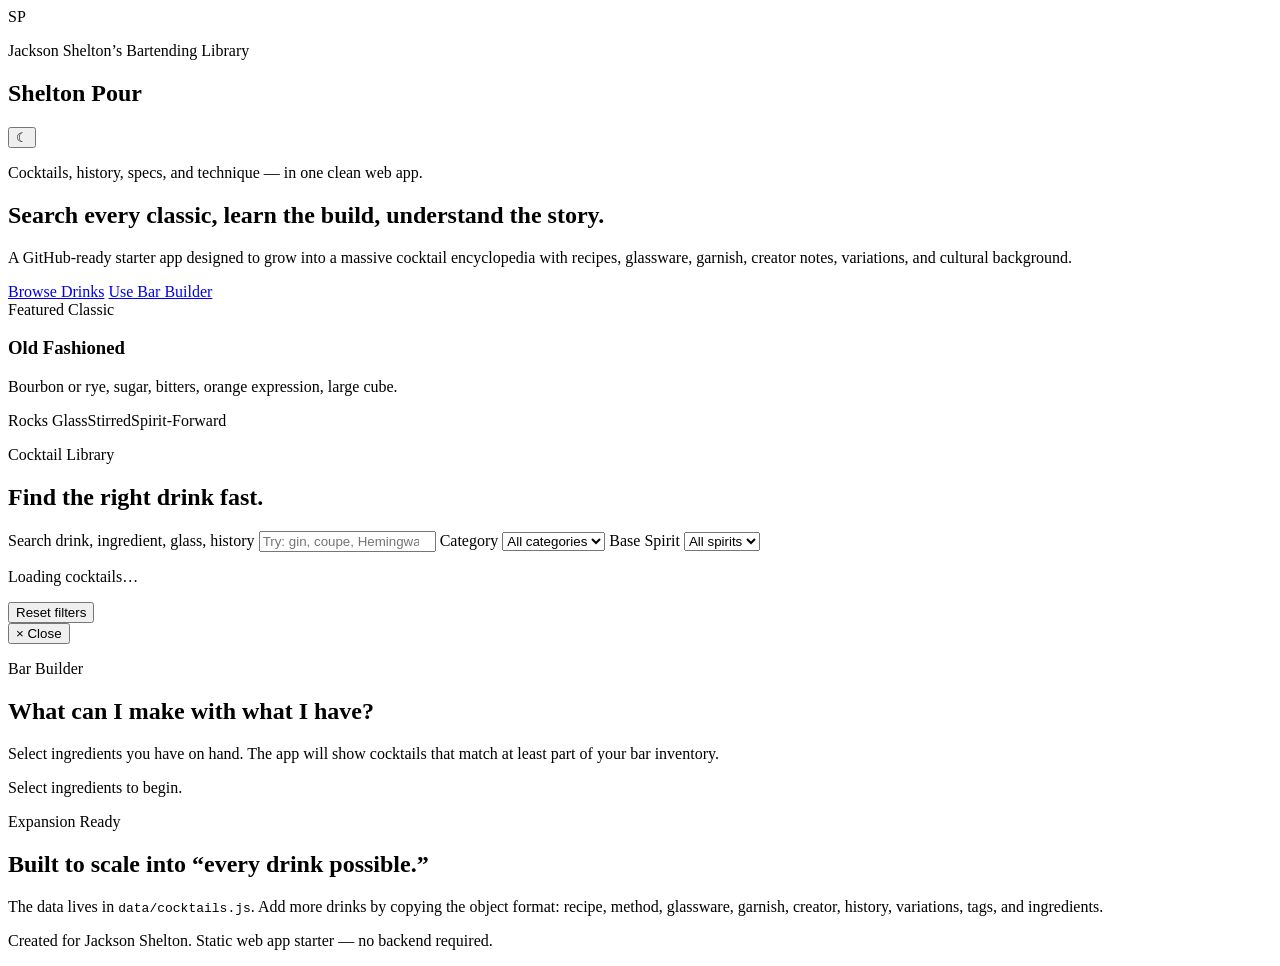
==== index.html @ 2f8e9965 "Add files via upload" ====
<!DOCTYPE html>
<html lang="en">
<head>
  <meta charset="UTF-8" />
  <meta name="viewport" content="width=device-width, initial-scale=1.0" />
  <title>Shelton Pour | Cocktail Recipe Library</title>
  <link rel="stylesheet" href="assets/styles.css" />
  <meta name="description" content="A searchable bartending app with cocktail recipes, techniques, history, variations, glassware, and garnish details." />
</head>
<body>
  <header class="app-header">
    <nav class="nav-shell" aria-label="Primary navigation">
      <div class="brand-block">
        <div class="brand-mark">SP</div>
        <div>
          <p class="eyebrow">Jackson Shelton’s Bartending Library</p>
          <h1>Shelton Pour</h1>
        </div>
      </div>
      <button class="theme-toggle" id="themeToggle" type="button" aria-label="Toggle dark mode">☾</button>
    </nav>

    <section class="hero">
      <div class="hero-copy">
        <p class="kicker">Cocktails, history, specs, and technique — in one clean web app.</p>
        <h2>Search every classic, learn the build, understand the story.</h2>
        <p class="hero-text">A GitHub-ready starter app designed to grow into a massive cocktail encyclopedia with recipes, glassware, garnish, creator notes, variations, and cultural background.</p>
        <div class="hero-actions">
          <a href="#library" class="btn primary">Browse Drinks</a>
          <a href="#builder" class="btn secondary">Use Bar Builder</a>
        </div>
      </div>
      <div class="hero-card" aria-label="Featured drink preview">
        <span class="card-label">Featured Classic</span>
        <h3>Old Fashioned</h3>
        <p>Bourbon or rye, sugar, bitters, orange expression, large cube.</p>
        <div class="mini-specs">
          <span>Rocks Glass</span><span>Stirred</span><span>Spirit-Forward</span>
        </div>
      </div>
    </section>
  </header>

  <main>
    <section class="control-panel" id="library">
      <div>
        <p class="section-label">Cocktail Library</p>
        <h2>Find the right drink fast.</h2>
      </div>
      <div class="search-grid">
        <label>
          Search drink, ingredient, glass, history
          <input id="searchInput" type="search" placeholder="Try: gin, coupe, Hemingway, tiki..." autocomplete="off" />
        </label>
        <label>
          Category
          <select id="categoryFilter">
            <option value="all">All categories</option>
          </select>
        </label>
        <label>
          Base Spirit
          <select id="spiritFilter">
            <option value="all">All spirits</option>
          </select>
        </label>
      </div>
    </section>

    <section class="results-meta">
      <p id="resultCount">Loading cocktails…</p>
      <button id="resetFilters" class="text-button" type="button">Reset filters</button>
    </section>

    <section class="drink-grid" id="drinkGrid" aria-live="polite"></section>

    <section class="detail-panel hidden" id="detailPanel" aria-live="polite">
      <button class="close-detail" id="closeDetail" type="button">× Close</button>
      <div id="detailContent"></div>
    </section>

    <section class="builder" id="builder">
      <div class="builder-copy">
        <p class="section-label">Bar Builder</p>
        <h2>What can I make with what I have?</h2>
        <p>Select ingredients you have on hand. The app will show cocktails that match at least part of your bar inventory.</p>
      </div>
      <div class="ingredient-cloud" id="ingredientCloud"></div>
      <div class="builder-output" id="builderOutput">Select ingredients to begin.</div>
    </section>

    <section class="roadmap">
      <p class="section-label">Expansion Ready</p>
      <h2>Built to scale into “every drink possible.”</h2>
      <p>The data lives in <code>data/cocktails.js</code>. Add more drinks by copying the object format: recipe, method, glassware, garnish, creator, history, variations, tags, and ingredients.</p>
    </section>
  </main>

  <footer>
    <p>Created for Jackson Shelton. Static web app starter — no backend required.</p>
  </footer>

  <script src="data/cocktails.js"></script>
  <script src="assets/app.js"></script>
</body>
</html>
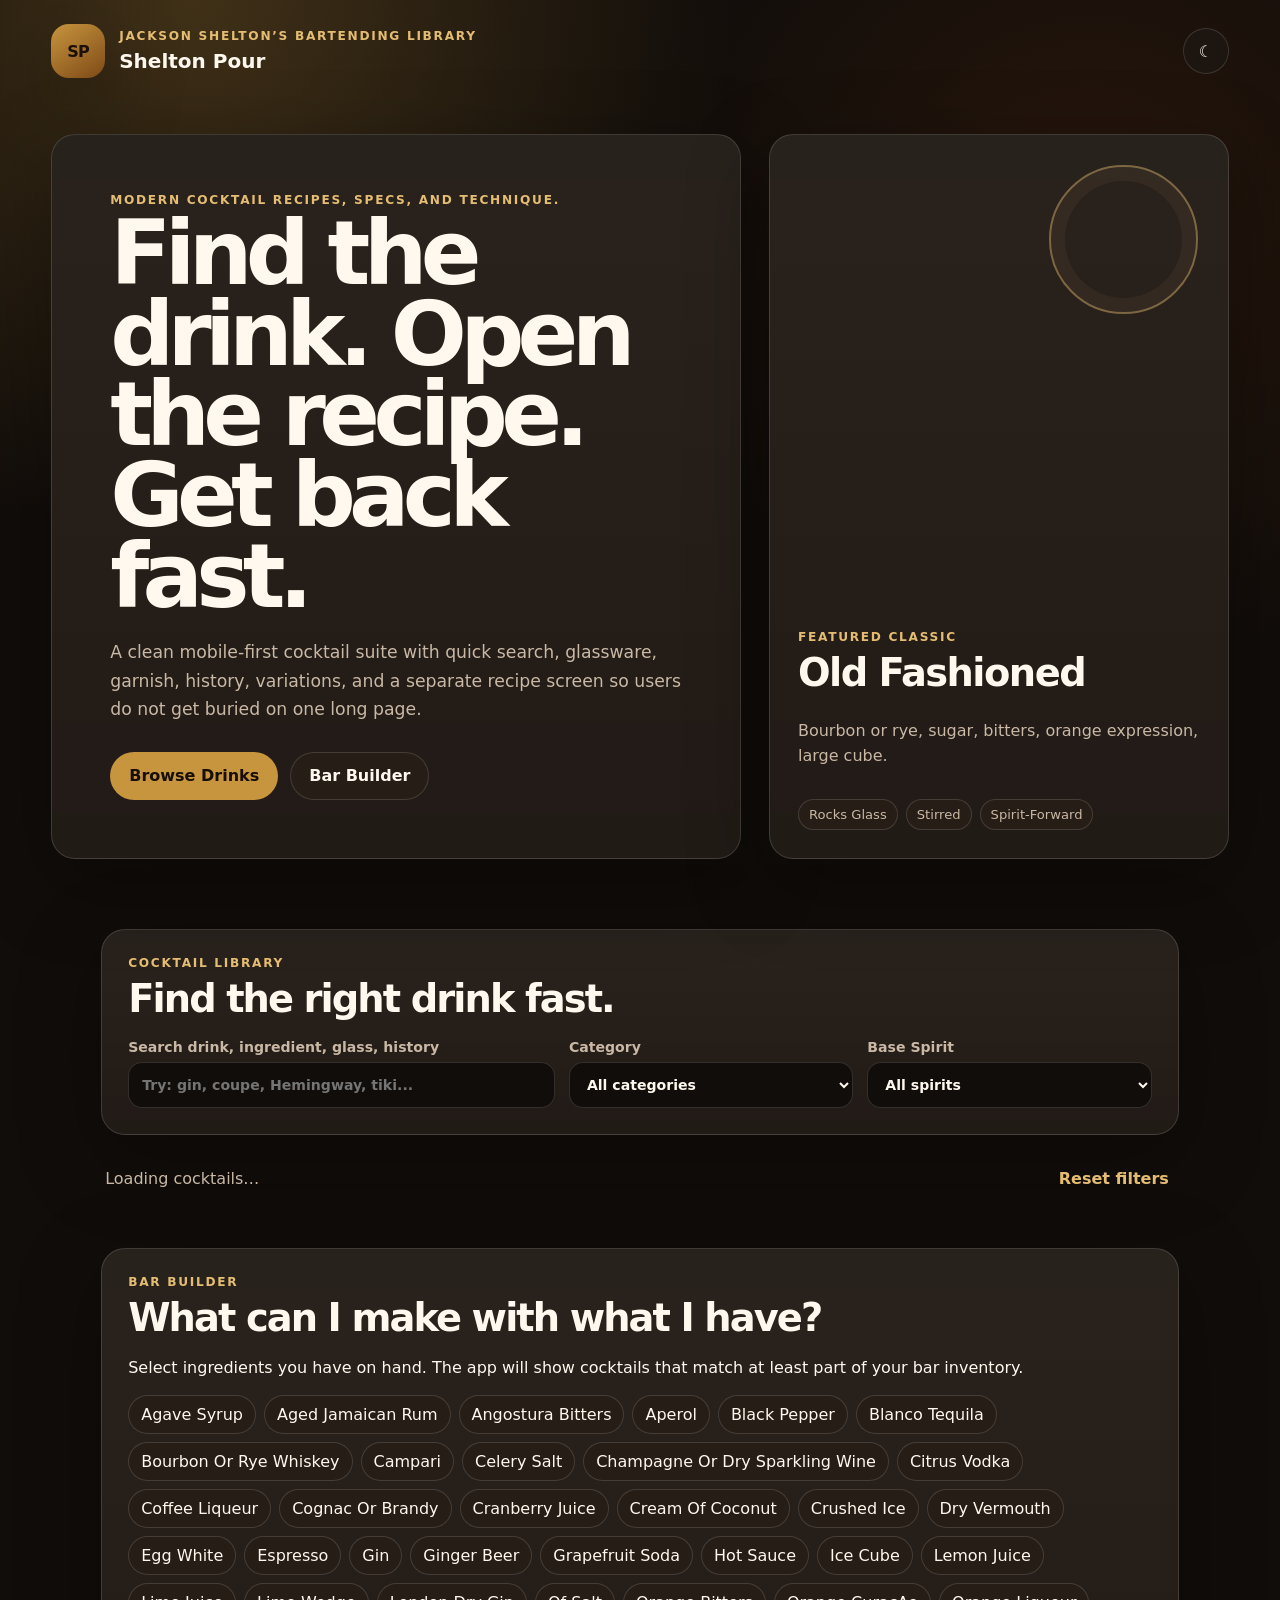
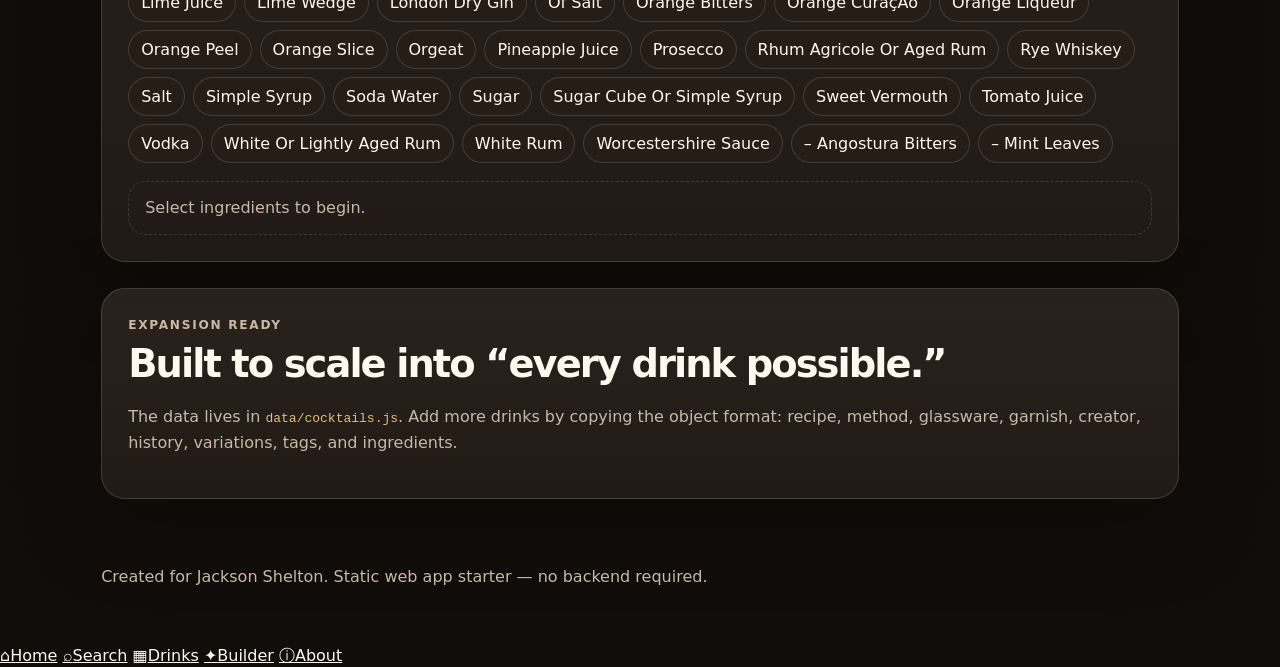
==== commit 3d37de2d: "Modernize app layout and add bottom navigation" ====
--- a/index.html
+++ b/index.html
@@ -8,7 +8,7 @@
   <meta name="description" content="A searchable bartending app with cocktail recipes, techniques, history, variations, glassware, and garnish details." />
 </head>
 <body>
-  <header class="app-header">
+  <header class="app-header" id="home">
     <nav class="nav-shell" aria-label="Primary navigation">
       <div class="brand-block">
         <div class="brand-mark">SP</div>
@@ -20,14 +20,14 @@
       <button class="theme-toggle" id="themeToggle" type="button" aria-label="Toggle dark mode">☾</button>
     </nav>
 
-    <section class="hero">
+    <section class="hero compact-hero">
       <div class="hero-copy">
-        <p class="kicker">Cocktails, history, specs, and technique — in one clean web app.</p>
-        <h2>Search every classic, learn the build, understand the story.</h2>
-        <p class="hero-text">A GitHub-ready starter app designed to grow into a massive cocktail encyclopedia with recipes, glassware, garnish, creator notes, variations, and cultural background.</p>
+        <p class="kicker">Modern cocktail recipes, specs, and technique.</p>
+        <h2>Find the drink. Open the recipe. Get back fast.</h2>
+        <p class="hero-text">A clean mobile-first cocktail suite with quick search, glassware, garnish, history, variations, and a separate recipe screen so users do not get buried on one long page.</p>
         <div class="hero-actions">
           <a href="#library" class="btn primary">Browse Drinks</a>
-          <a href="#builder" class="btn secondary">Use Bar Builder</a>
+          <a href="#builder" class="btn secondary">Bar Builder</a>
         </div>
       </div>
       <div class="hero-card" aria-label="Featured drink preview">
@@ -41,58 +41,62 @@
     </section>
   </header>
 
-  <main>
-    <section class="control-panel" id="library">
-      <div>
-        <p class="section-label">Cocktail Library</p>
-        <h2>Find the right drink fast.</h2>
-      </div>
-      <div class="search-grid">
-        <label>
-          Search drink, ingredient, glass, history
-          <input id="searchInput" type="search" placeholder="Try: gin, coupe, Hemingway, tiki..." autocomplete="off" />
-        </label>
-        <label>
-          Category
-          <select id="categoryFilter">
-            <option value="all">All categories</option>
-          </select>
-        </label>
-        <label>
-          Base Spirit
-          <select id="spiritFilter">
-            <option value="all">All spirits</option>
-          </select>
-        </label>
-      </div>
+  <main id="mainContent">
+    <section class="app-screen list-screen" id="listScreen">
+      <section class="control-panel" id="library">
+        <div>
+          <p class="section-label">Cocktail Library</p>
+          <h2>Find the right drink fast.</h2>
+        </div>
+        <div class="search-grid">
+          <label>
+            Search drink, ingredient, glass, history
+            <input id="searchInput" type="search" placeholder="Try: gin, coupe, Hemingway, tiki..." autocomplete="off" />
+          </label>
+          <label>
+            Category
+            <select id="categoryFilter">
+              <option value="all">All categories</option>
+            </select>
+          </label>
+          <label>
+            Base Spirit
+            <select id="spiritFilter">
+              <option value="all">All spirits</option>
+            </select>
+          </label>
+        </div>
+      </section>
+
+      <section class="results-meta">
+        <p id="resultCount">Loading cocktails…</p>
+        <button id="resetFilters" class="text-button" type="button">Reset filters</button>
+      </section>
+
+      <section class="drink-grid" id="drinkGrid" aria-live="polite"></section>
+
+      <section class="builder" id="builder">
+        <div class="builder-copy">
+          <p class="section-label">Bar Builder</p>
+          <h2>What can I make with what I have?</h2>
+          <p>Select ingredients you have on hand. The app will show cocktails that match at least part of your bar inventory.</p>
+        </div>
+        <div class="ingredient-cloud" id="ingredientCloud"></div>
+        <div class="builder-output" id="builderOutput">Select ingredients to begin.</div>
+      </section>
+
+      <section class="roadmap" id="about">
+        <p class="section-label">Expansion Ready</p>
+        <h2>Built to scale into “every drink possible.”</h2>
+        <p>The data lives in <code>data/cocktails.js</code>. Add more drinks by copying the object format: recipe, method, glassware, garnish, creator, history, variations, tags, and ingredients.</p>
+      </section>
     </section>
 
-    <section class="results-meta">
-      <p id="resultCount">Loading cocktails…</p>
-      <button id="resetFilters" class="text-button" type="button">Reset filters</button>
-    </section>
-
-    <section class="drink-grid" id="drinkGrid" aria-live="polite"></section>
-
-    <section class="detail-panel hidden" id="detailPanel" aria-live="polite">
-      <button class="close-detail" id="closeDetail" type="button">× Close</button>
-      <div id="detailContent"></div>
-    </section>
-
-    <section class="builder" id="builder">
-      <div class="builder-copy">
-        <p class="section-label">Bar Builder</p>
-        <h2>What can I make with what I have?</h2>
-        <p>Select ingredients you have on hand. The app will show cocktails that match at least part of your bar inventory.</p>
+    <section class="app-screen recipe-screen hidden" id="recipeScreen" aria-live="polite">
+      <button class="back-button" id="backToList" type="button">← Back to drinks</button>
+      <div class="detail-panel recipe-panel">
+        <div id="detailContent"></div>
       </div>
-      <div class="ingredient-cloud" id="ingredientCloud"></div>
-      <div class="builder-output" id="builderOutput">Select ingredients to begin.</div>
-    </section>
-
-    <section class="roadmap">
-      <p class="section-label">Expansion Ready</p>
-      <h2>Built to scale into “every drink possible.”</h2>
-      <p>The data lives in <code>data/cocktails.js</code>. Add more drinks by copying the object format: recipe, method, glassware, garnish, creator, history, variations, tags, and ingredients.</p>
     </section>
   </main>
 
@@ -100,6 +104,14 @@
     <p>Created for Jackson Shelton. Static web app starter — no backend required.</p>
   </footer>
 
+  <nav class="bottom-nav" aria-label="Bottom app navigation">
+    <a href="#home" class="bottom-nav-item active" data-nav-target="home"><span class="nav-icon">⌂</span><span>Home</span></a>
+    <a href="#library" class="bottom-nav-item" data-nav-target="library"><span class="nav-icon">⌕</span><span>Search</span></a>
+    <a href="#drinkGrid" class="bottom-nav-item" data-nav-target="drinkGrid"><span class="nav-icon">▦</span><span>Drinks</span></a>
+    <a href="#builder" class="bottom-nav-item" data-nav-target="builder"><span class="nav-icon">✦</span><span>Builder</span></a>
+    <a href="#about" class="bottom-nav-item" data-nav-target="about"><span class="nav-icon">ⓘ</span><span>About</span></a>
+  </nav>
+
   <script src="data/cocktails.js"></script>
   <script src="assets/app.js"></script>
 </body>
--- a/assets/styles.css
+++ b/assets/styles.css
@@ -0,0 +1,203 @@
+:root {
+  --bg: #110d0a;
+  --panel: #1c1510;
+  --panel-2: #261d16;
+  --text: #fff8ef;
+  --muted: #c9b8a5;
+  --gold: #c7953e;
+  --gold-2: #e5bd72;
+  --line: rgba(255, 248, 239, 0.14);
+  --shadow: 0 24px 80px rgba(0, 0, 0, 0.35);
+  --radius: 24px;
+}
+
+[data-theme="light"] {
+  --bg: #f8f0e6;
+  --panel: #fffaf3;
+  --panel-2: #f0e1cf;
+  --text: #1b130d;
+  --muted: #6f5a45;
+  --line: rgba(45, 30, 18, 0.15);
+  --shadow: 0 20px 60px rgba(90, 54, 21, 0.16);
+}
+
+* { box-sizing: border-box; }
+html { scroll-behavior: smooth; }
+body {
+  margin: 0;
+  font-family: Inter, ui-sans-serif, system-ui, -apple-system, BlinkMacSystemFont, "Segoe UI", sans-serif;
+  background:
+    radial-gradient(circle at 15% 0%, rgba(199,149,62,.26), transparent 34rem),
+    radial-gradient(circle at 85% 10%, rgba(121,56,20,.22), transparent 28rem),
+    var(--bg);
+  color: var(--text);
+}
+
+a { color: inherit; }
+button, input, select { font: inherit; }
+
+.app-header { padding: 24px clamp(18px, 4vw, 64px) 52px; }
+.nav-shell, main, footer { max-width: 1180px; margin: 0 auto; }
+.nav-shell {
+  display: flex;
+  justify-content: space-between;
+  align-items: center;
+  gap: 18px;
+  margin-bottom: 56px;
+}
+.brand-block { display: flex; align-items: center; gap: 14px; }
+.brand-mark {
+  width: 54px; height: 54px; border-radius: 18px;
+  display: grid; place-items: center;
+  background: linear-gradient(145deg, var(--gold), #7f4a17);
+  color: #1b1008;
+  font-weight: 900;
+  letter-spacing: -0.05em;
+  box-shadow: var(--shadow);
+}
+.eyebrow, .kicker, .section-label, .card-label {
+  color: var(--gold-2);
+  text-transform: uppercase;
+  letter-spacing: .14em;
+  font-size: .76rem;
+  font-weight: 800;
+  margin: 0 0 6px;
+}
+h1 { margin: 0; font-size: 1.25rem; }
+.theme-toggle {
+  border: 1px solid var(--line);
+  color: var(--text);
+  background: var(--panel);
+  width: 46px;
+  height: 46px;
+  border-radius: 50%;
+  cursor: pointer;
+}
+.hero {
+  display: grid;
+  grid-template-columns: minmax(0, 1.2fr) minmax(300px, .8fr);
+  gap: 28px;
+  align-items: stretch;
+}
+.hero-copy, .hero-card, .control-panel, .detail-panel, .builder, .roadmap {
+  border: 1px solid var(--line);
+  background: linear-gradient(180deg, rgba(255,255,255,.055), rgba(255,255,255,.025)), var(--panel);
+  border-radius: var(--radius);
+  box-shadow: var(--shadow);
+}
+.hero-copy { padding: clamp(26px, 5vw, 58px); }
+.hero h2 { font-size: clamp(2.35rem, 7vw, 5.9rem); line-height: .9; letter-spacing: -0.075em; margin: 0 0 22px; }
+.hero-text { max-width: 720px; color: var(--muted); font-size: 1.08rem; line-height: 1.65; }
+.hero-actions { display: flex; flex-wrap: wrap; gap: 12px; margin-top: 28px; }
+.btn {
+  display: inline-flex; align-items: center; justify-content: center;
+  min-height: 48px; padding: 0 18px; border-radius: 999px;
+  text-decoration: none; font-weight: 800; border: 1px solid var(--line);
+}
+.btn.primary { background: var(--gold); color: #170e08; border-color: transparent; }
+.btn.secondary { background: var(--panel-2); }
+.hero-card { padding: 28px; display: flex; flex-direction: column; justify-content: flex-end; min-height: 360px; position: relative; overflow: hidden; }
+.hero-card::before {
+  content: ""; position: absolute; inset: 30px 30px auto auto; width: 145px; height: 145px;
+  border: 2px solid rgba(229,189,114,.45); border-radius: 50%;
+  box-shadow: inset 0 0 0 14px rgba(229,189,114,.06);
+}
+.hero-card h3 { font-size: 2.4rem; margin: 0 0 8px; letter-spacing: -0.04em; }
+.hero-card p { color: var(--muted); line-height: 1.55; }
+.mini-specs { display: flex; flex-wrap: wrap; gap: 8px; margin-top: 14px; }
+.mini-specs span, .tag, .match-pill {
+  border: 1px solid var(--line); background: var(--panel-2); border-radius: 999px; padding: 7px 10px; color: var(--muted); font-size: .82rem;
+}
+main { padding: 0 clamp(18px, 4vw, 64px) 34px; }
+.control-panel { padding: 26px; margin-top: 18px; }
+.control-panel h2, .builder h2, .roadmap h2 { margin: 0 0 18px; font-size: clamp(1.7rem, 3vw, 2.55rem); letter-spacing: -0.05em; }
+.search-grid { display: grid; grid-template-columns: 1.5fr 1fr 1fr; gap: 14px; }
+label { color: var(--muted); font-size: .88rem; font-weight: 700; }
+input, select {
+  width: 100%; margin-top: 7px; min-height: 46px; border-radius: 14px;
+  border: 1px solid var(--line); background: var(--bg); color: var(--text); padding: 0 13px;
+}
+.results-meta { display: flex; justify-content: space-between; align-items: center; gap: 12px; margin: 18px 4px; color: var(--muted); }
+.text-button { border: 0; background: transparent; color: var(--gold-2); cursor: pointer; font-weight: 800; }
+.drink-grid { display: grid; grid-template-columns: repeat(3, minmax(0, 1fr)); gap: 16px; }
+.drink-card {
+  border: 1px solid var(--line); background: var(--panel); border-radius: 20px; padding: 20px; cursor: pointer;
+  transition: transform .18s ease, border-color .18s ease;
+}
+.drink-card:hover { transform: translateY(-3px); border-color: rgba(229,189,114,.55); }
+.drink-card h3 { margin: 8px 0; font-size: 1.35rem; }
+.drink-card p { color: var(--muted); line-height: 1.5; }
+.card-top { display: flex; justify-content: space-between; gap: 10px; align-items: flex-start; }
+.abv-note { color: var(--gold-2); font-weight: 900; font-size: .82rem; }
+.tag-row { display: flex; flex-wrap: wrap; gap: 7px; margin-top: 14px; }
+.detail-panel { margin-top: 22px; padding: 26px; }
+.hidden { display: none; }
+.close-detail { float: right; border: 1px solid var(--line); border-radius: 999px; background: var(--panel-2); color: var(--text); padding: 9px 13px; cursor: pointer; }
+.detail-title { font-size: clamp(2rem, 5vw, 4rem); margin: 8px 0 10px; letter-spacing: -0.06em; }
+.detail-grid { display: grid; grid-template-columns: 1fr 1fr; gap: 18px; margin-top: 18px; }
+.detail-box { background: var(--panel-2); border: 1px solid var(--line); border-radius: 18px; padding: 18px; }
+.detail-box h4 { margin: 0 0 10px; color: var(--gold-2); }
+ul, ol { padding-left: 1.2rem; color: var(--muted); line-height: 1.7; }
+.builder, .roadmap { margin-top: 26px; padding: 26px; }
+.ingredient-cloud { display: flex; flex-wrap: wrap; gap: 8px; margin: 18px 0; }
+.ingredient-button { border: 1px solid var(--line); background: var(--panel-2); color: var(--text); border-radius: 999px; padding: 9px 12px; cursor: pointer; }
+.ingredient-button.active { background: var(--gold); color: #160d07; border-color: transparent; font-weight: 900; }
+.builder-output { border: 1px dashed var(--line); border-radius: 18px; padding: 16px; color: var(--muted); min-height: 54px; }
+.roadmap p { color: var(--muted); line-height: 1.65; }
+code { color: var(--gold-2); }
+footer { padding: 18px clamp(18px, 4vw, 64px) 44px; color: var(--muted); }
+@media (max-width: 900px) {
+  .hero, .search-grid, .detail-grid { grid-template-columns: 1fr; }
+  .drink-grid { grid-template-columns: repeat(2, minmax(0, 1fr)); }
+}
+@media (max-width: 620px) {
+  .app-header { padding-top: 16px; }
+  .nav-shell { margin-bottom: 30px; }
+  .hero-card { min-height: 260px; }
+  .drink-grid { grid-template-columns: 1fr; }
+  .results-meta { align-items: flex-start; flex-direction: column; }
+}
+
+.empty-card { cursor: default; }
+.empty-card:hover { transform: none; }
+.match-pill { cursor: pointer; display: inline-flex; margin: 3px; text-align: left; }
+.match-pill:hover { border-color: rgba(229,189,114,.55); }
+
+/* Cocktail image support */
+.drink-image-wrap {
+  width: 100%;
+  aspect-ratio: 16 / 10;
+  overflow: hidden;
+  border-radius: 16px;
+  border: 1px solid var(--line);
+  background: var(--panel-2);
+  margin-bottom: 15px;
+}
+.drink-image, .detail-image {
+  width: 100%;
+  height: 100%;
+  display: block;
+  object-fit: cover;
+}
+.image-placeholder-active {
+  object-fit: cover;
+  opacity: .92;
+}
+.detail-hero {
+  display: grid;
+  grid-template-columns: minmax(0, 1.15fr) minmax(240px, .85fr);
+  gap: 20px;
+  align-items: stretch;
+  margin-bottom: 18px;
+}
+.detail-image-wrap {
+  min-height: 260px;
+  overflow: hidden;
+  border-radius: 22px;
+  border: 1px solid var(--line);
+  background: var(--panel-2);
+}
+@media (max-width: 760px) {
+  .detail-hero { grid-template-columns: 1fr; }
+  .detail-image-wrap { min-height: 220px; }
+}
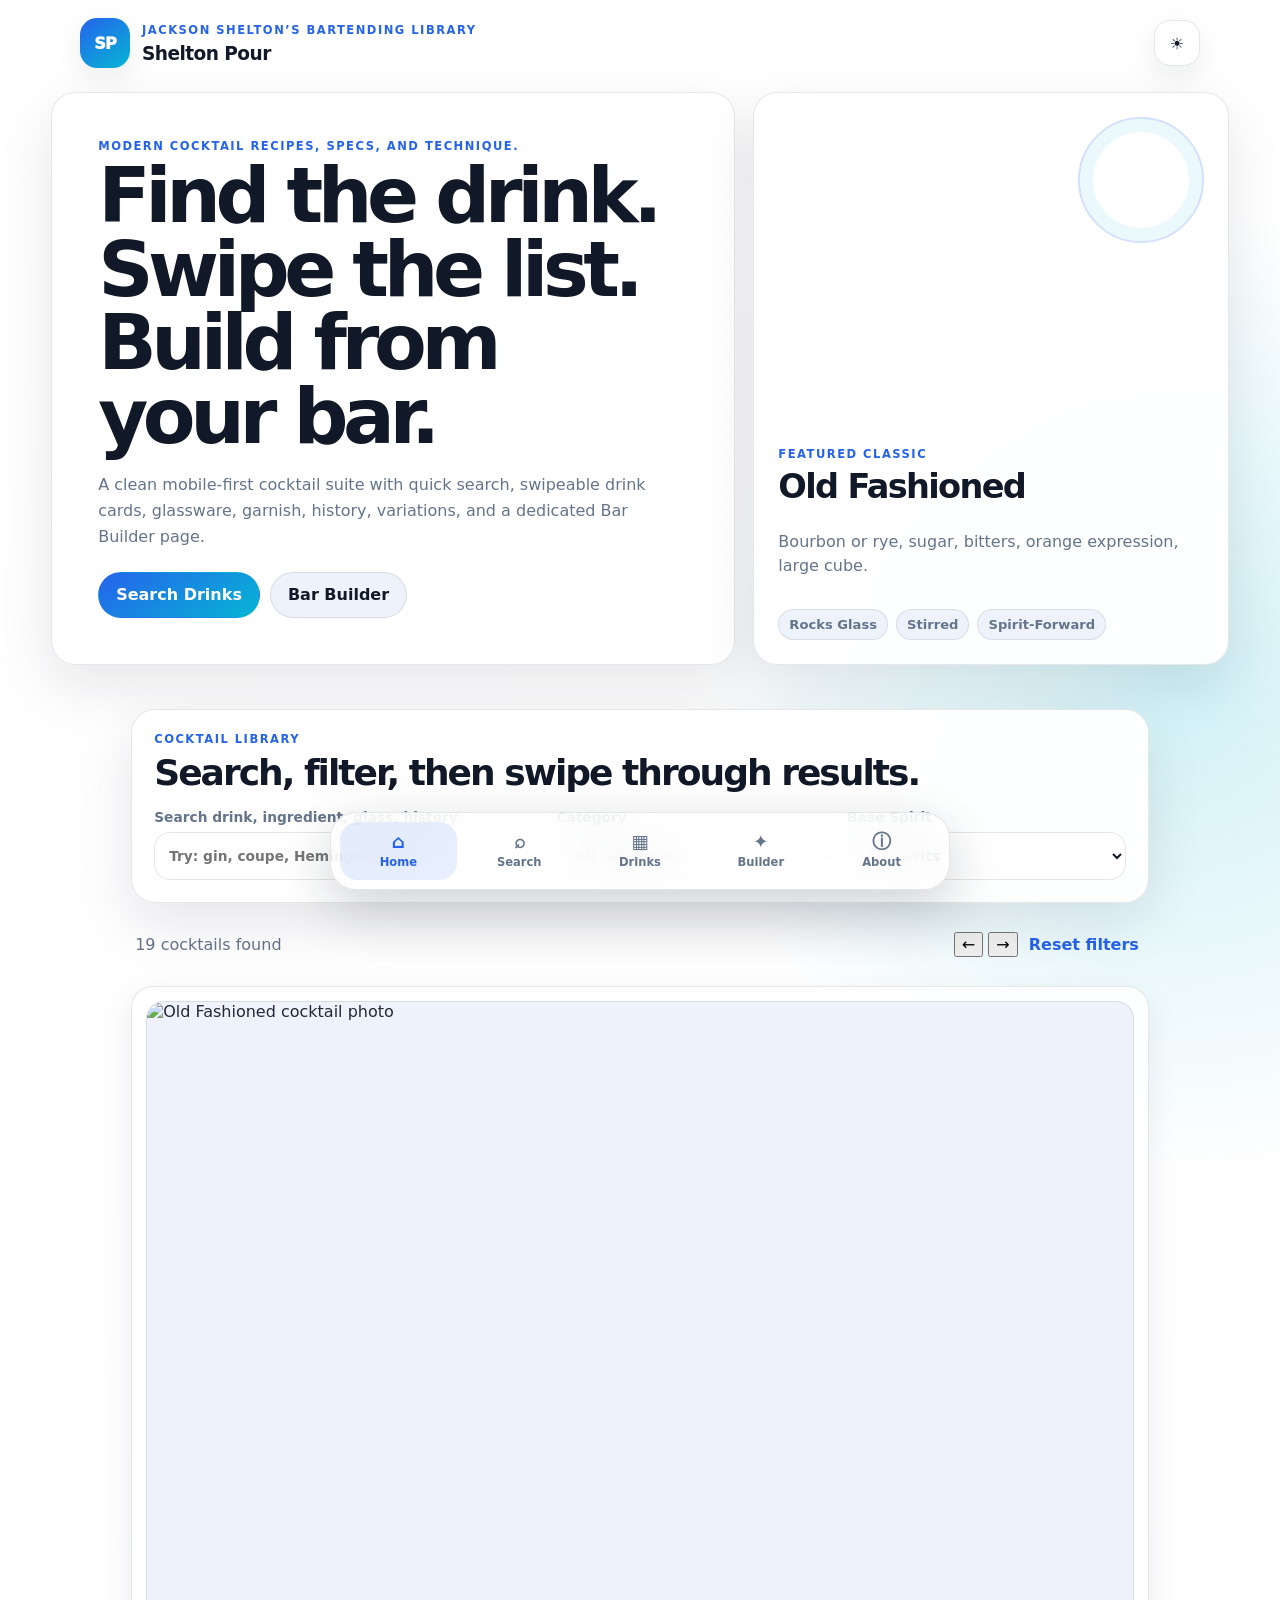
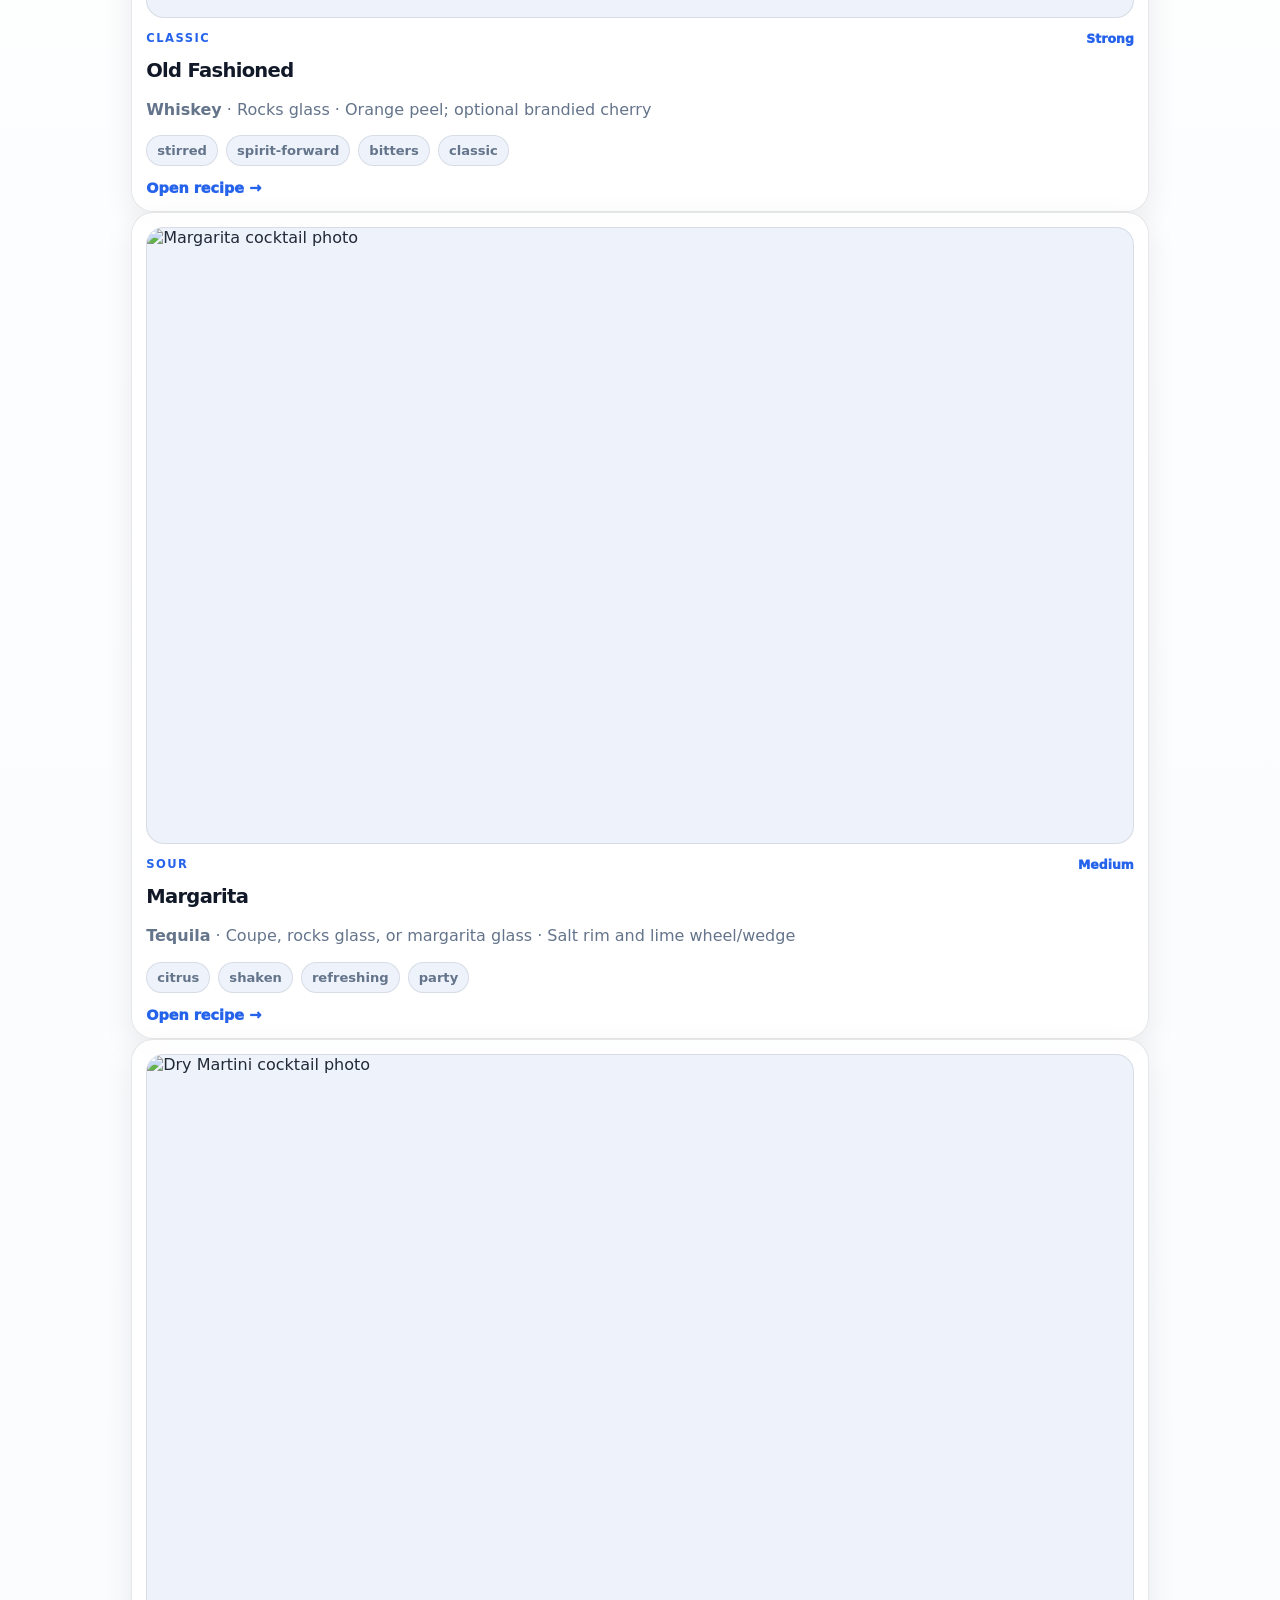
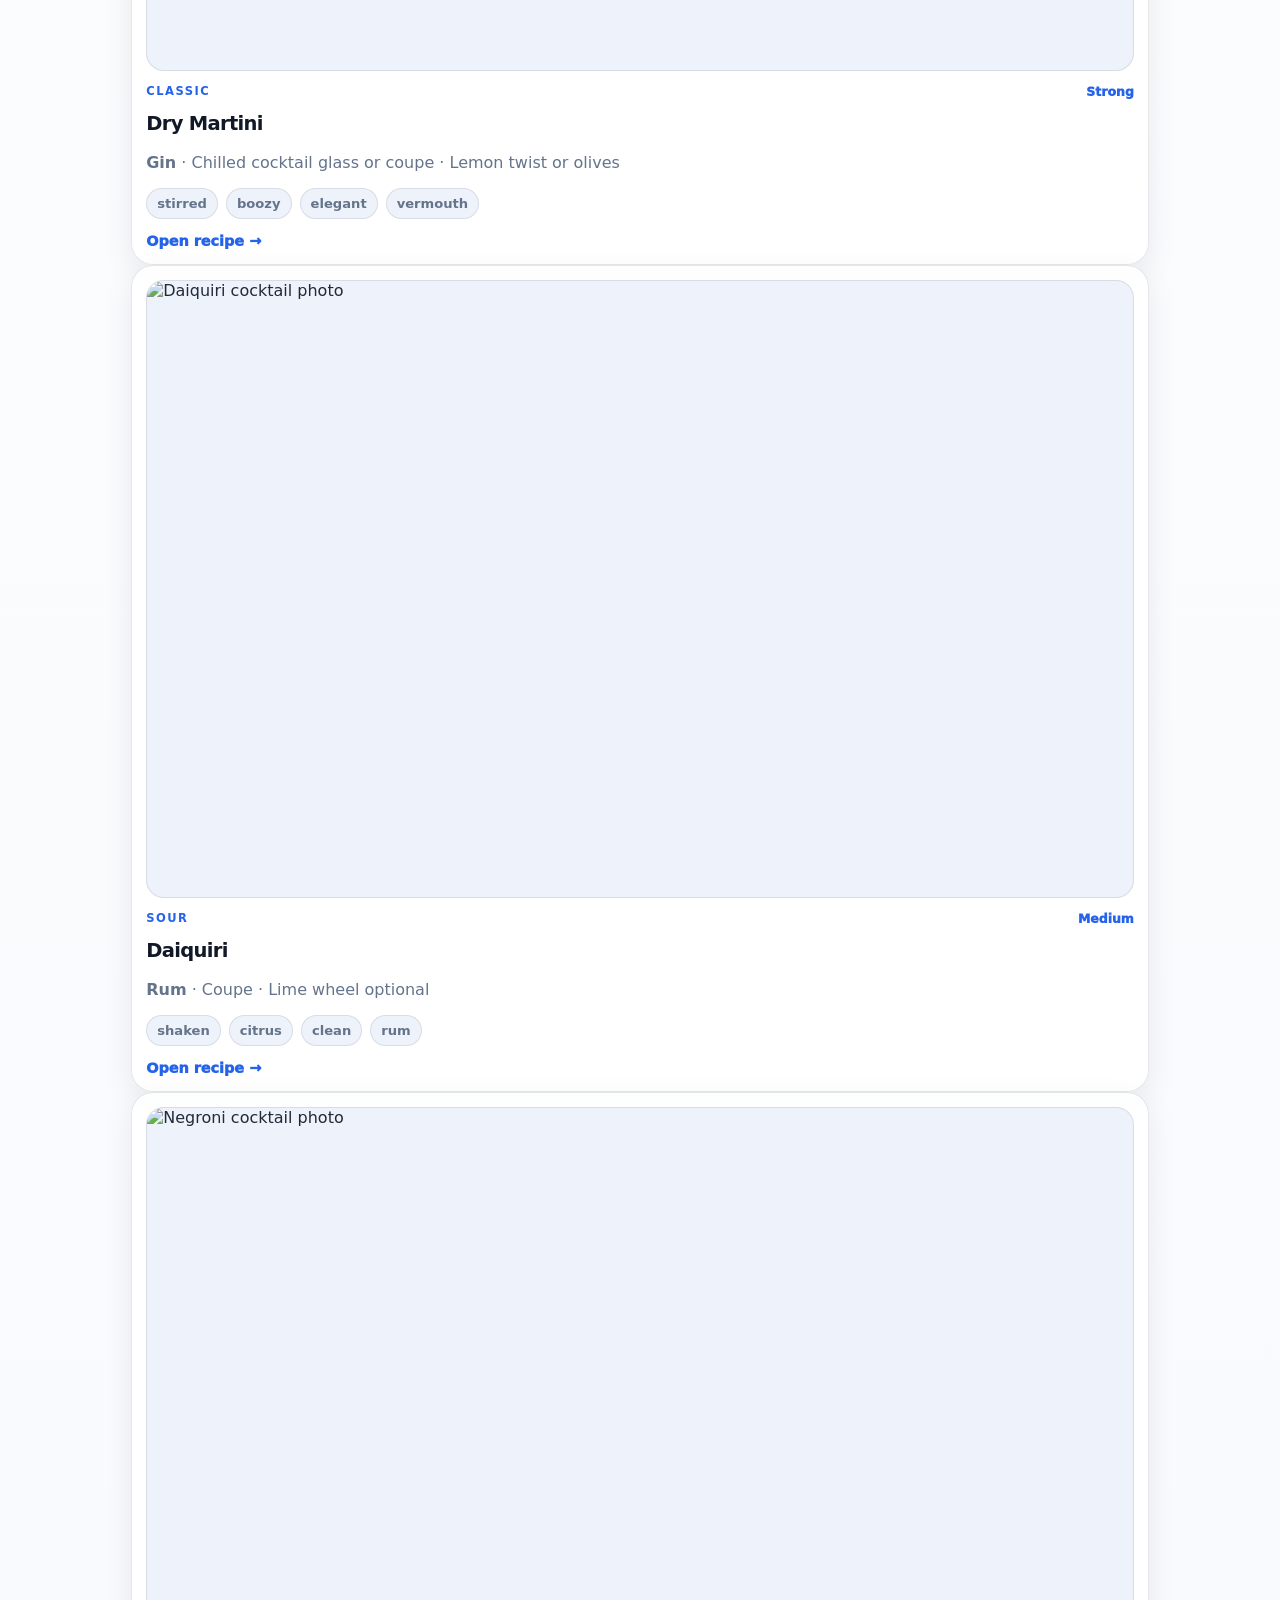
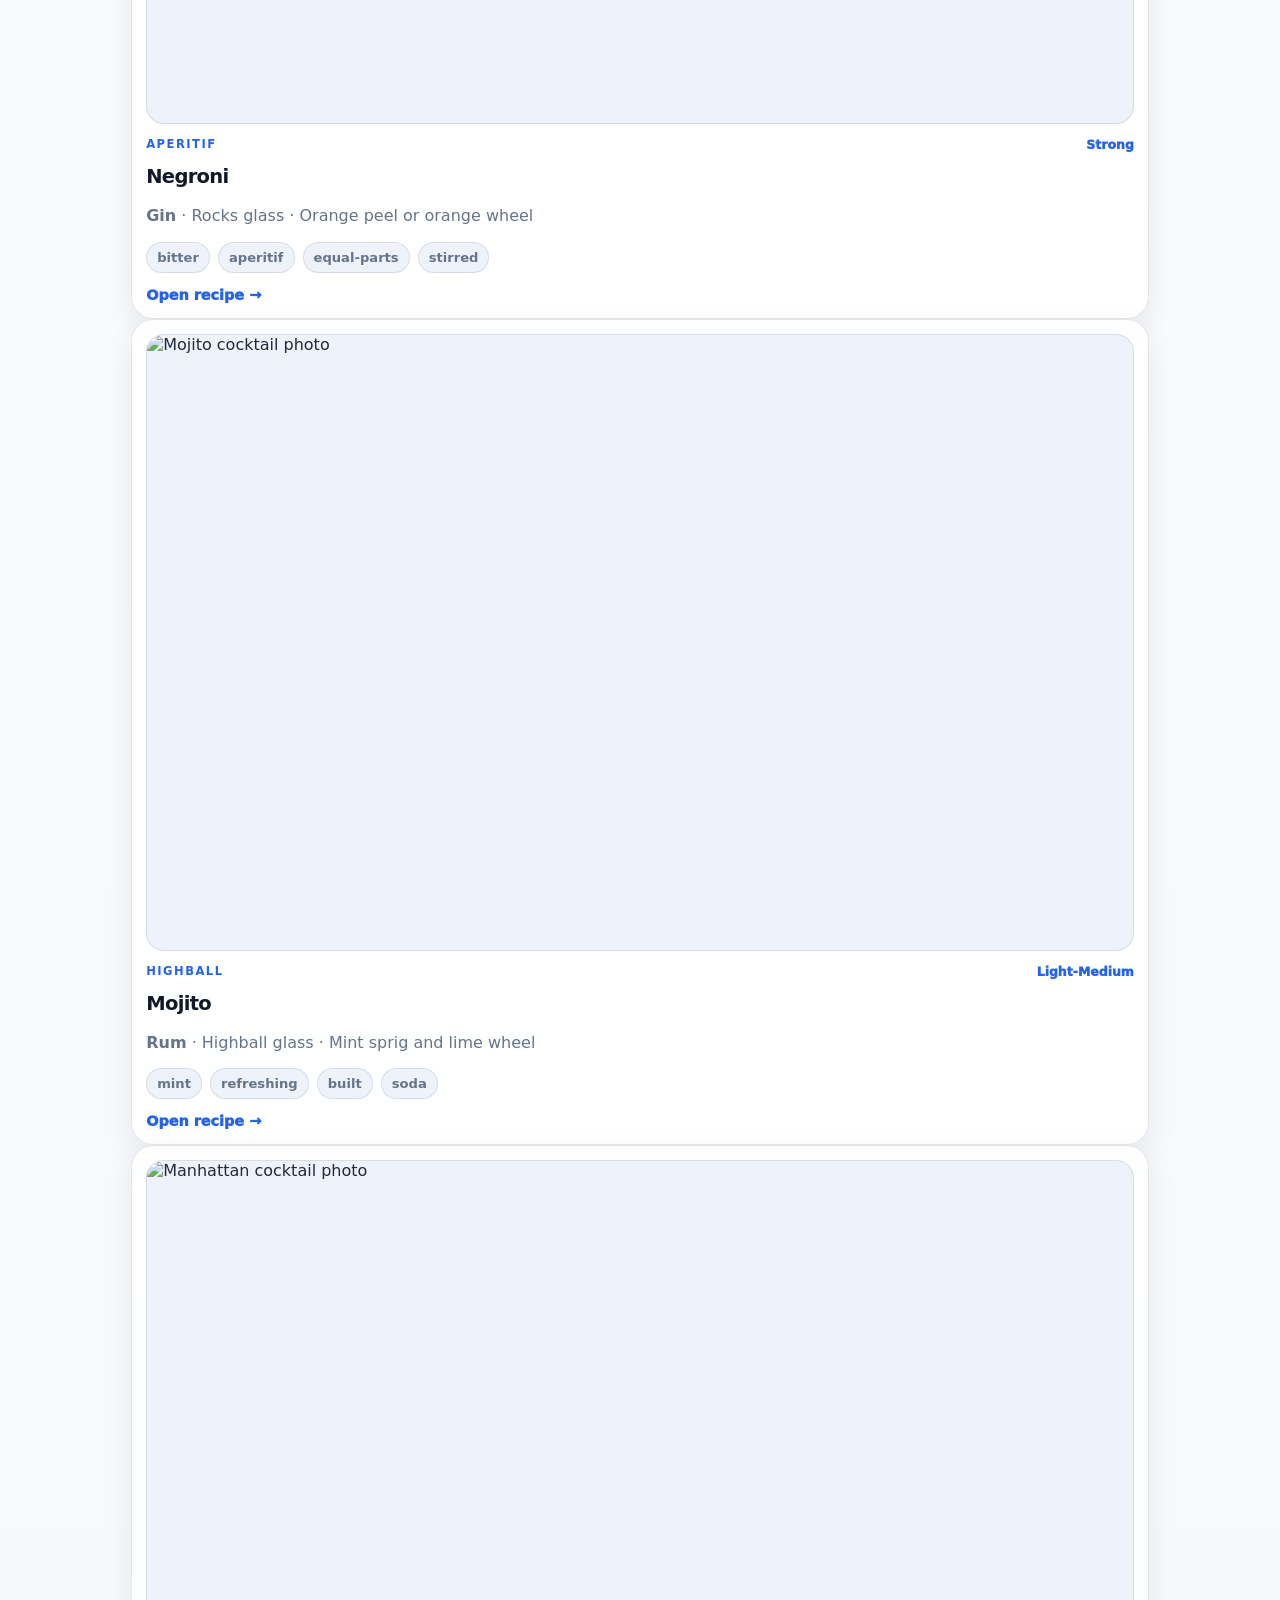
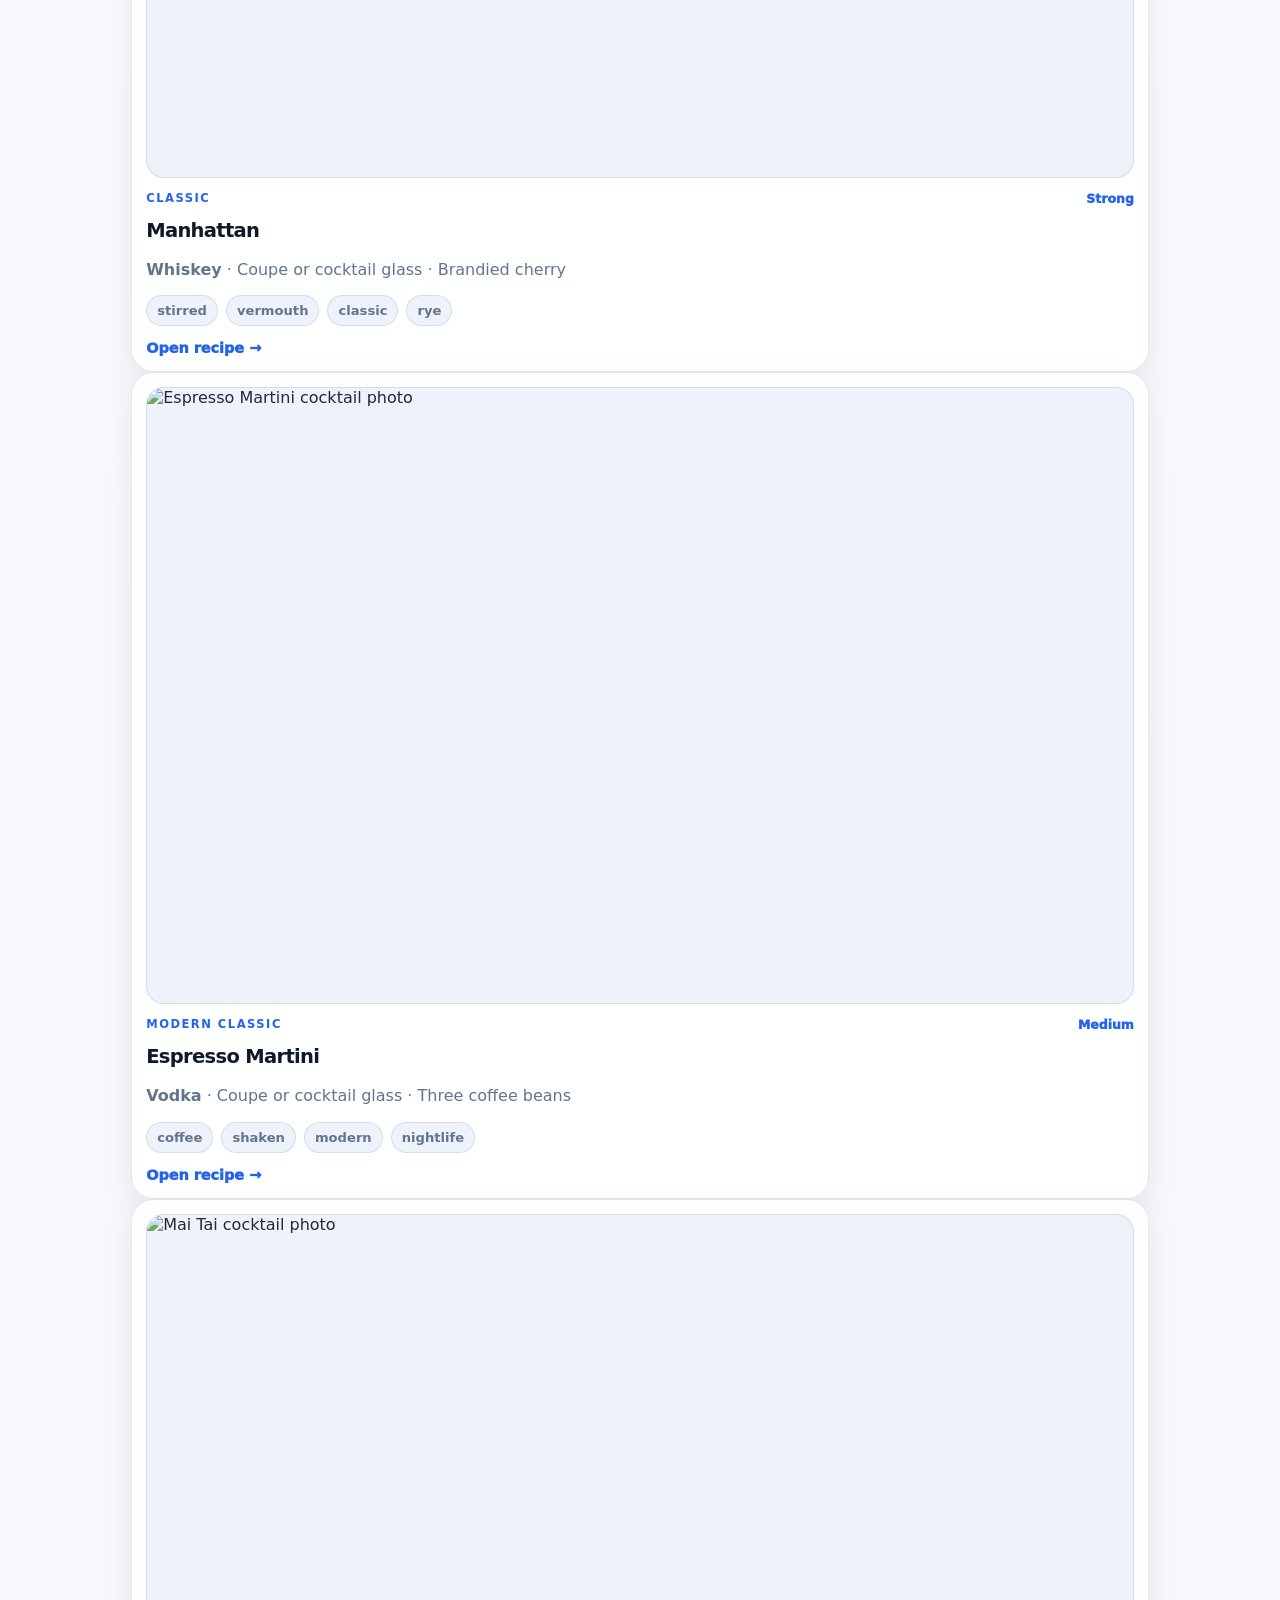
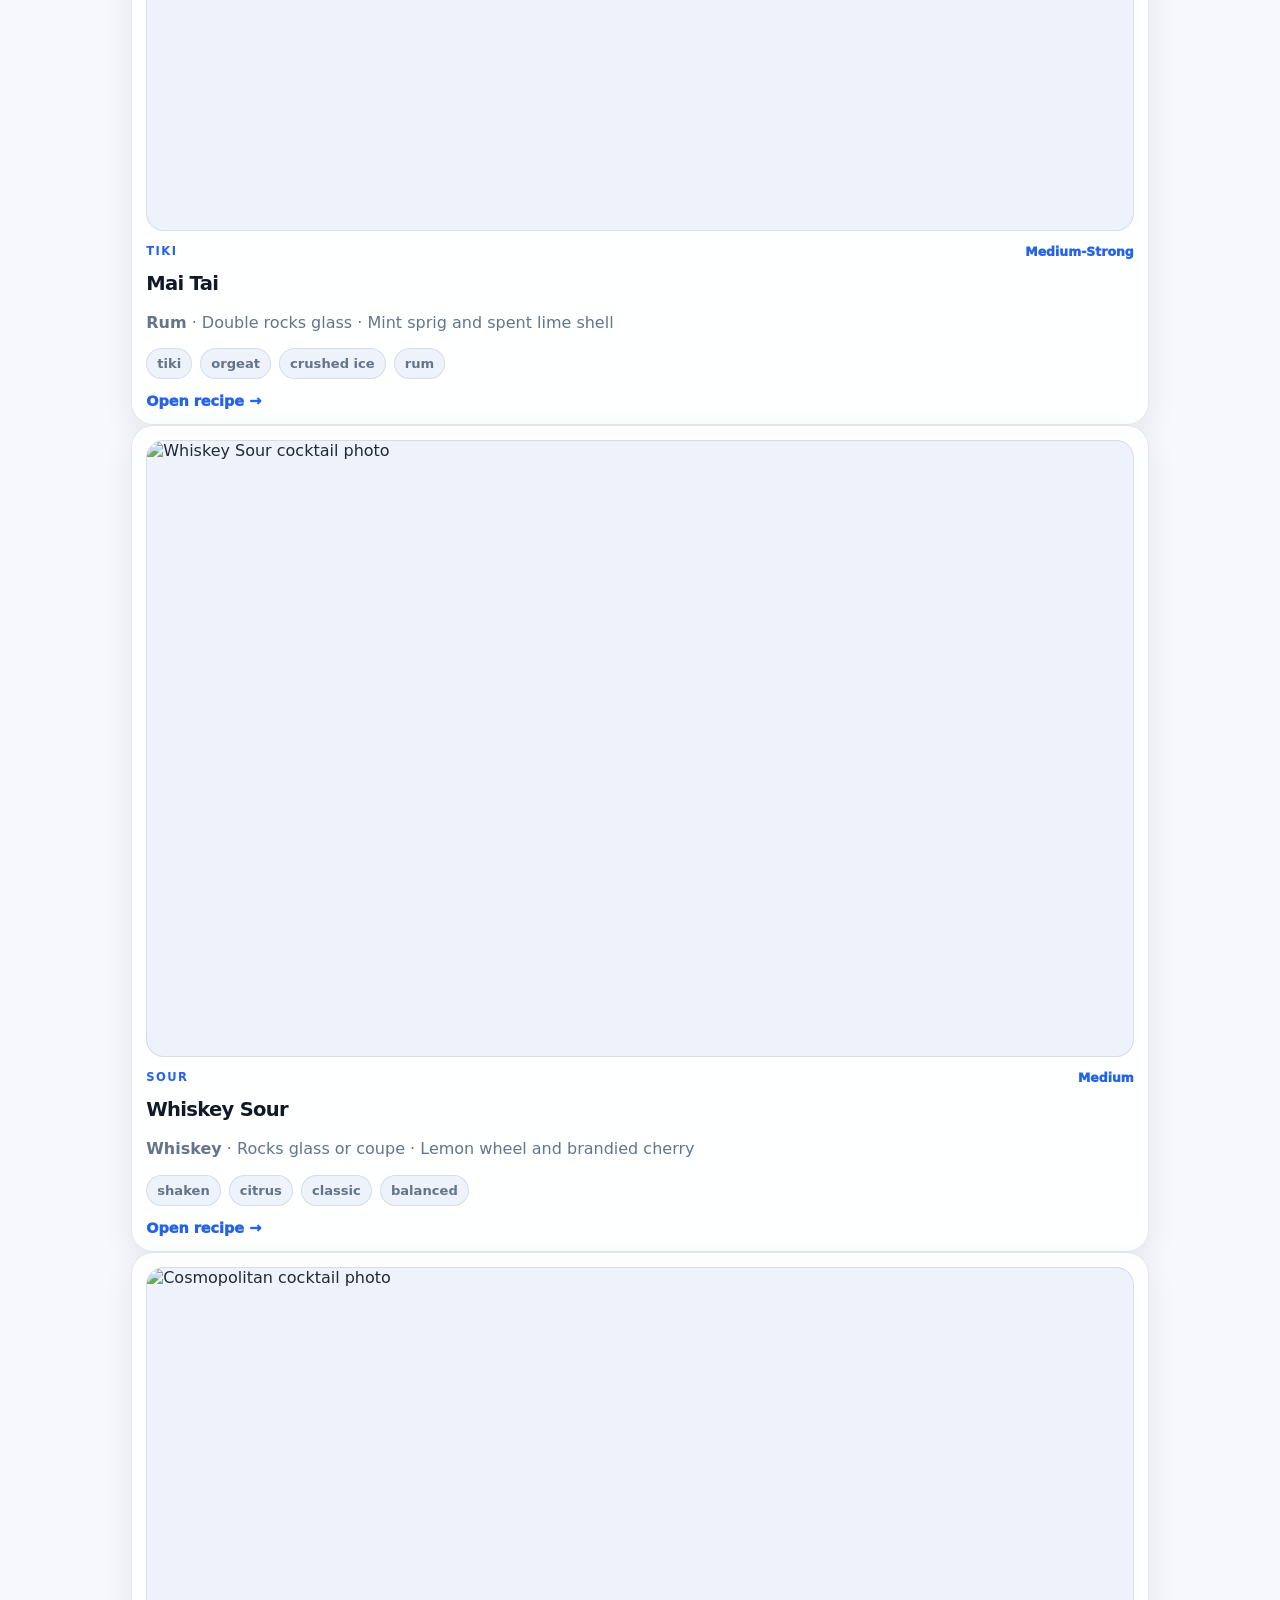
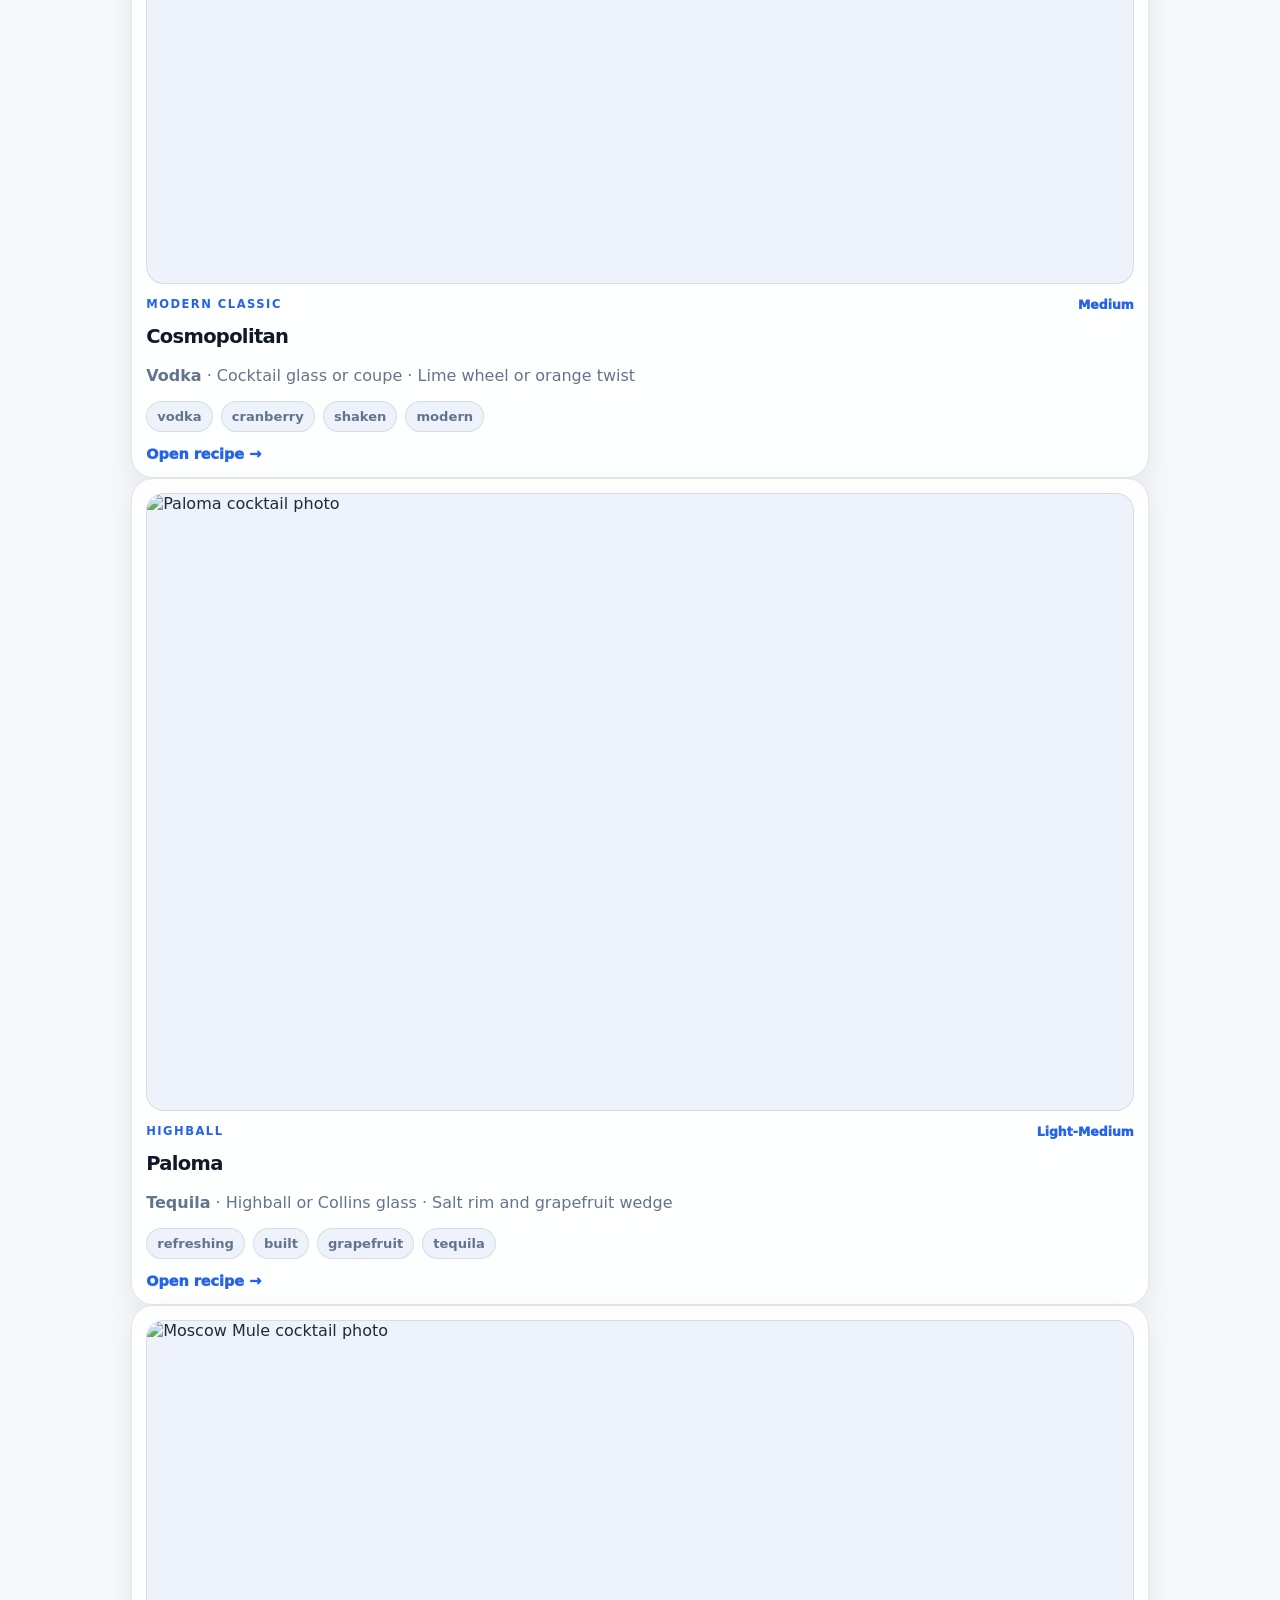
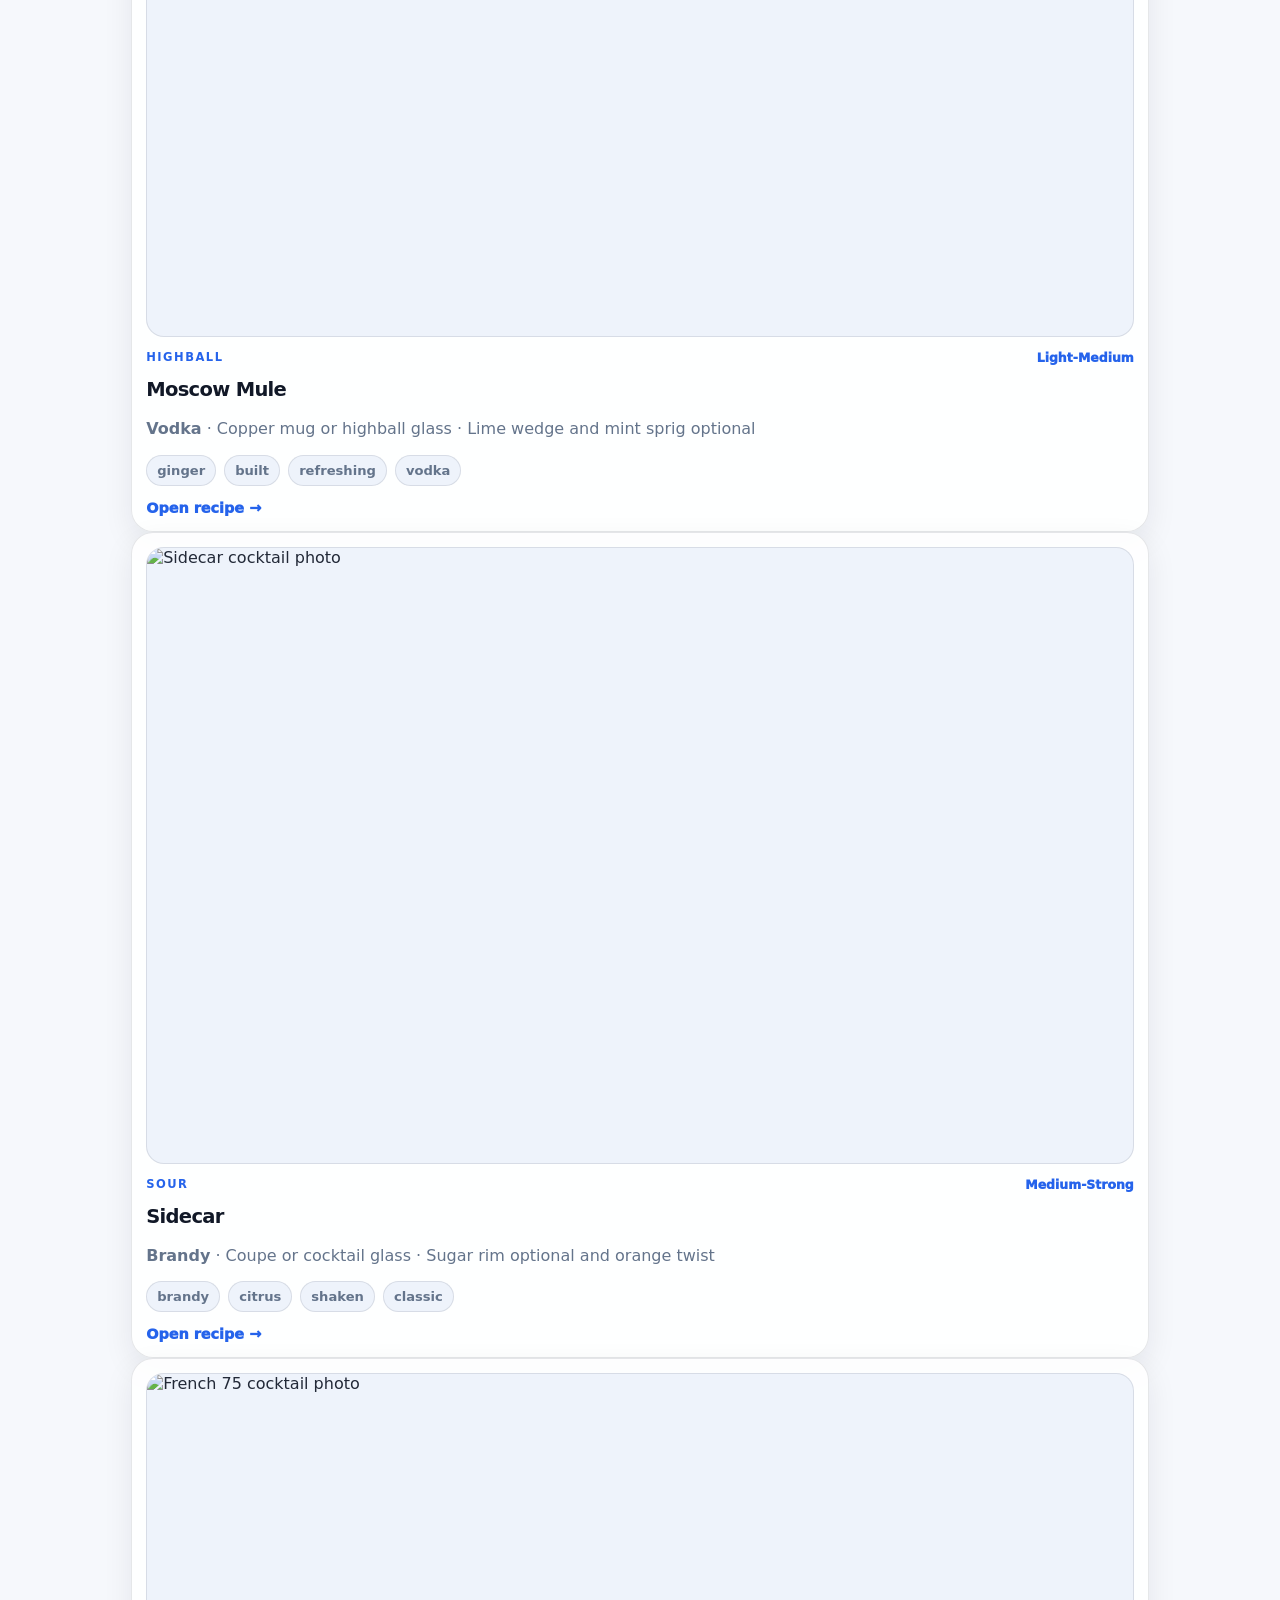
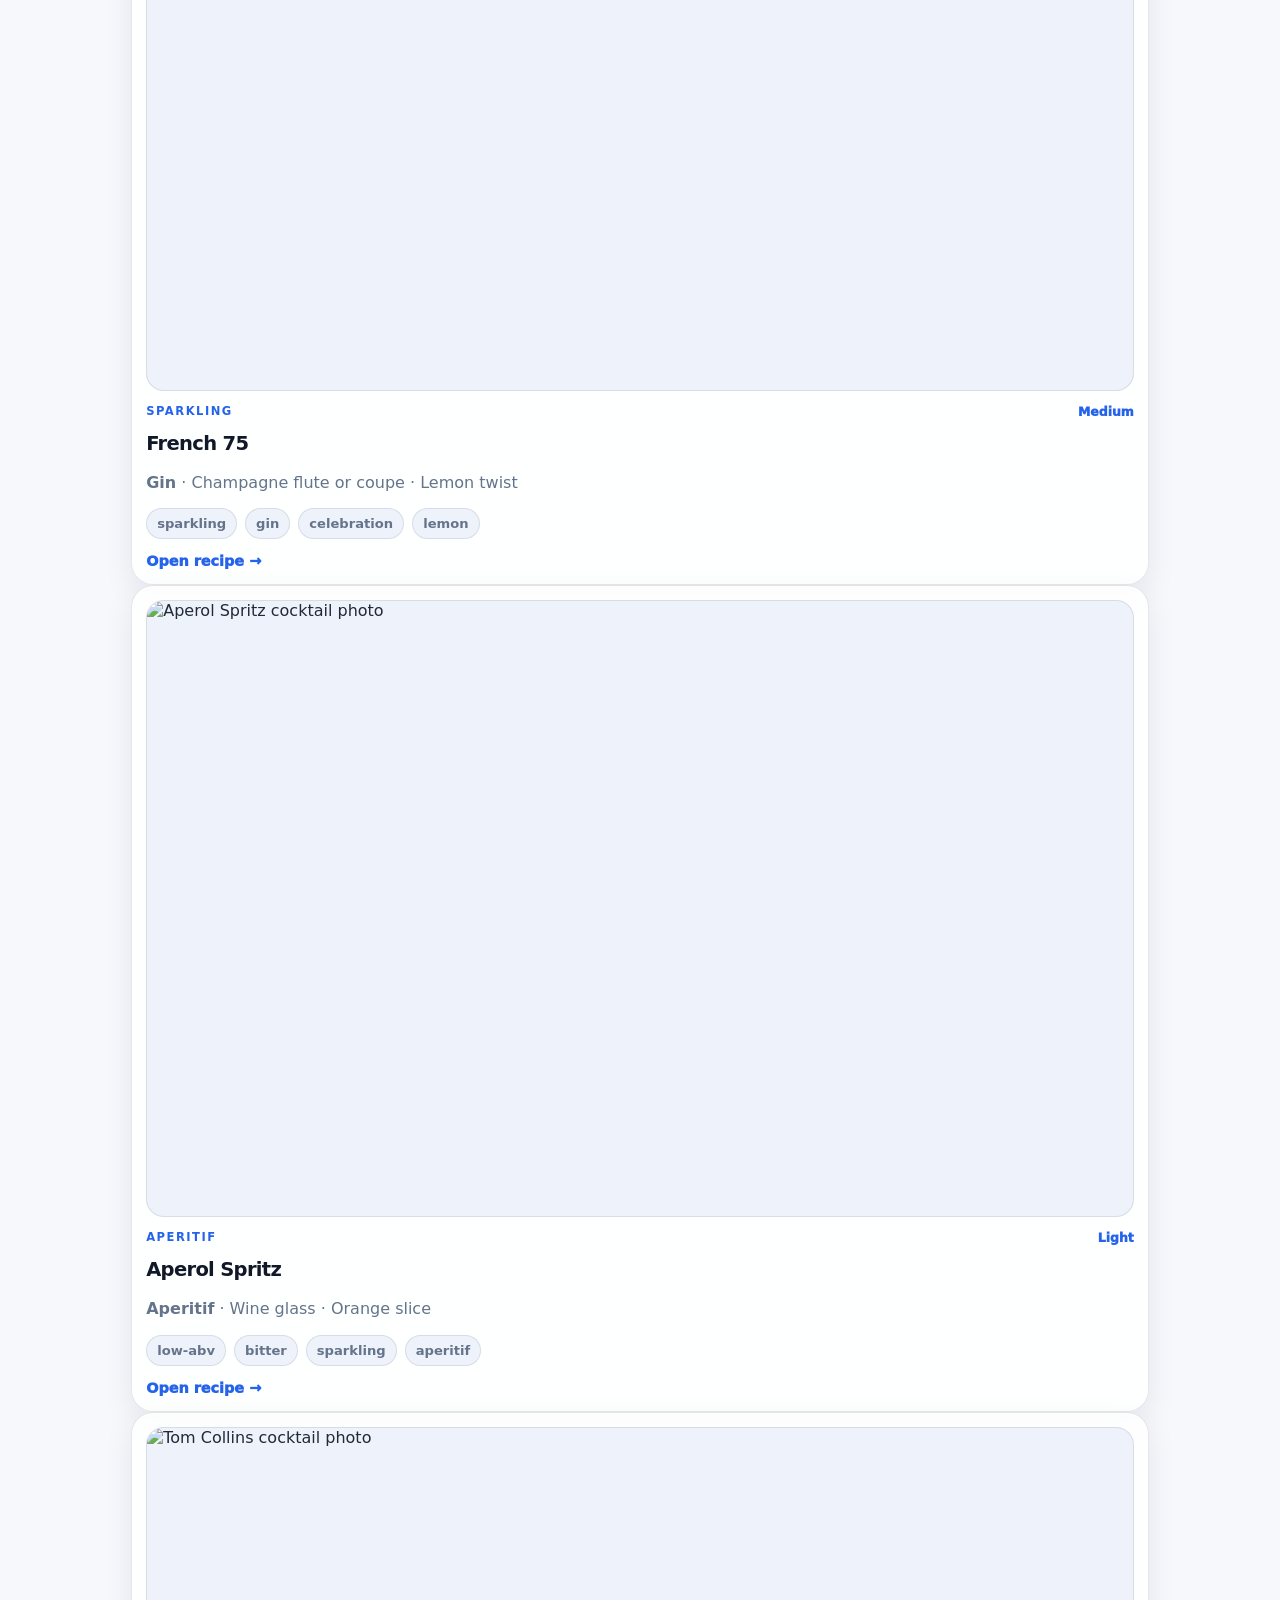
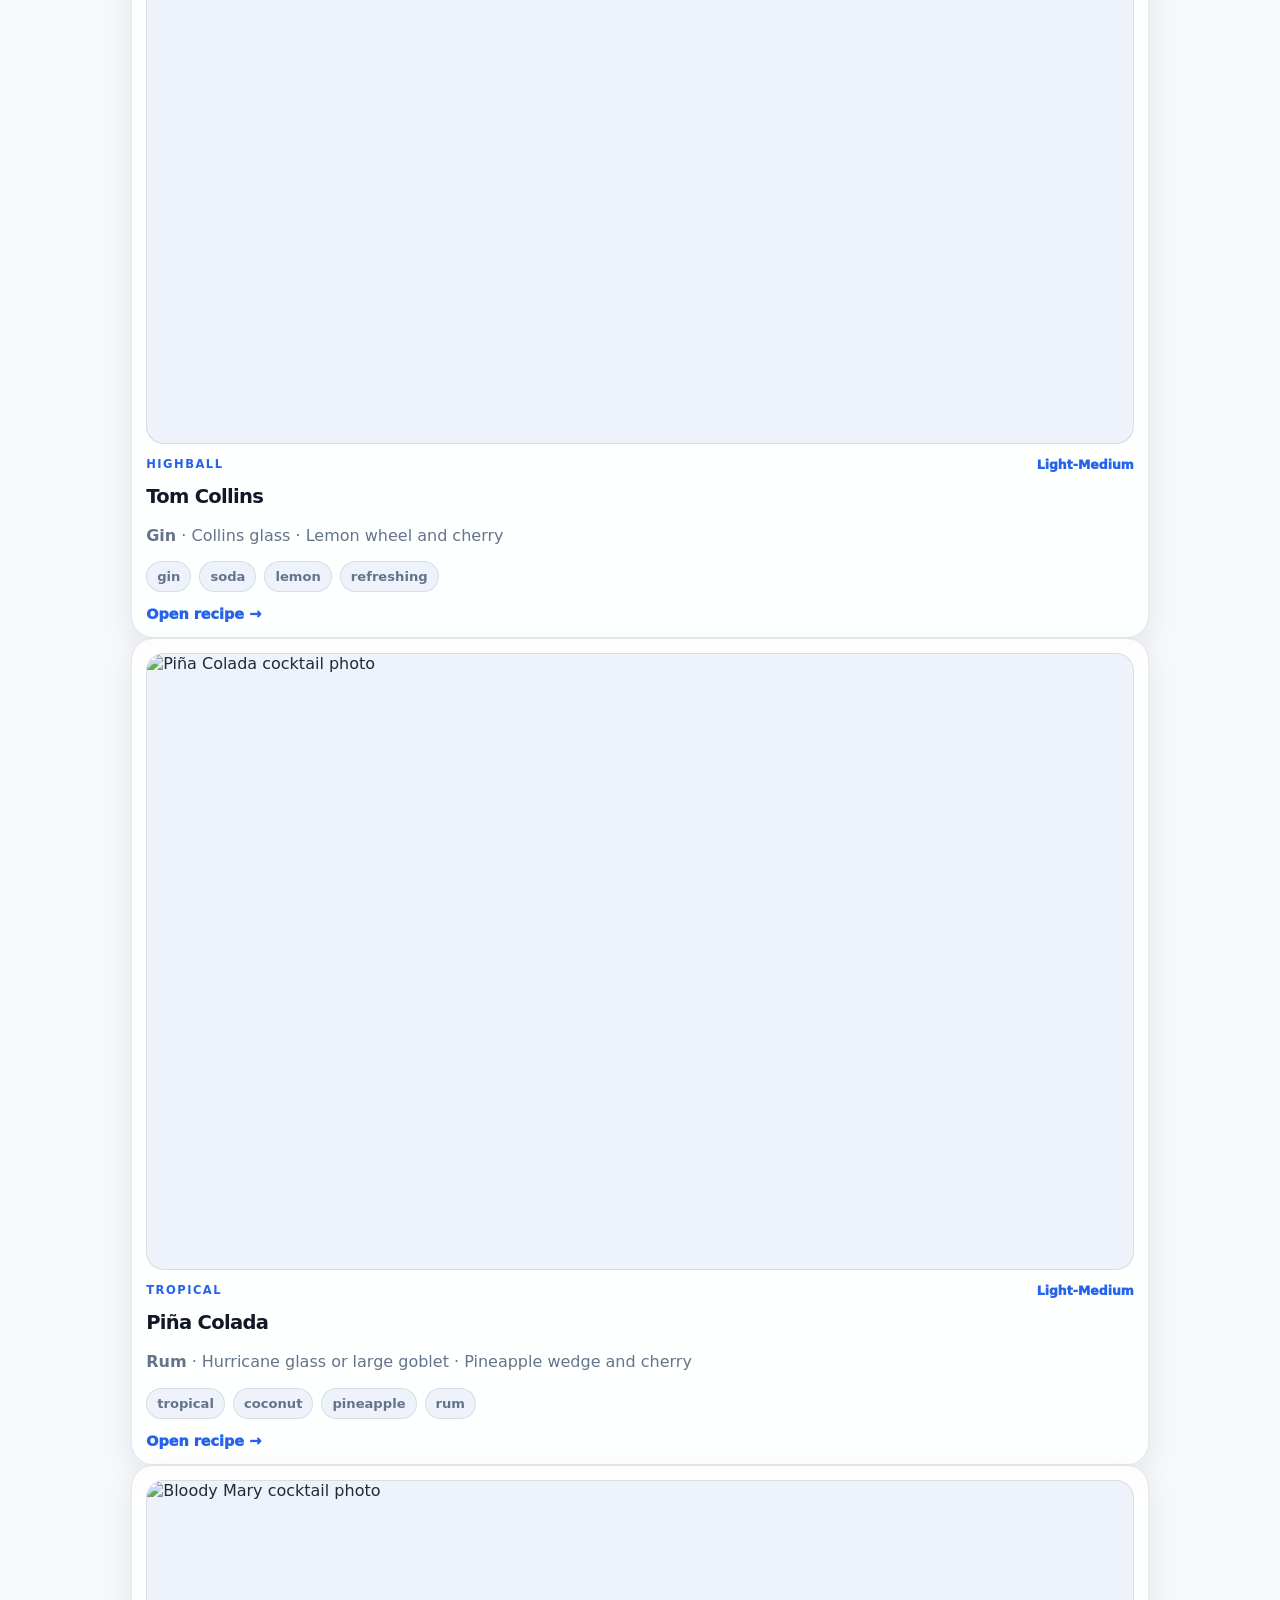
==== commit aba4fcda: "Add dedicated builder page and carousel controls" ====
--- a/index.html
+++ b/index.html
@@ -23,11 +23,11 @@
     <section class="hero compact-hero">
       <div class="hero-copy">
         <p class="kicker">Modern cocktail recipes, specs, and technique.</p>
-        <h2>Find the drink. Open the recipe. Get back fast.</h2>
-        <p class="hero-text">A clean mobile-first cocktail suite with quick search, glassware, garnish, history, variations, and a separate recipe screen so users do not get buried on one long page.</p>
+        <h2>Find the drink. Swipe the list. Build from your bar.</h2>
+        <p class="hero-text">A clean mobile-first cocktail suite with quick search, swipeable drink cards, glassware, garnish, history, variations, and a dedicated Bar Builder page.</p>
         <div class="hero-actions">
-          <a href="#library" class="btn primary">Browse Drinks</a>
-          <a href="#builder" class="btn secondary">Bar Builder</a>
+          <a href="#library" class="btn primary" data-jump="search">Search Drinks</a>
+          <a href="#builderPage" class="btn secondary" data-jump="builder">Bar Builder</a>
         </div>
       </div>
       <div class="hero-card" aria-label="Featured drink preview">
@@ -46,7 +46,7 @@
       <section class="control-panel" id="library">
         <div>
           <p class="section-label">Cocktail Library</p>
-          <h2>Find the right drink fast.</h2>
+          <h2>Search, filter, then swipe through results.</h2>
         </div>
         <div class="search-grid">
           <label>
@@ -70,20 +70,15 @@
 
       <section class="results-meta">
         <p id="resultCount">Loading cocktails…</p>
-        <button id="resetFilters" class="text-button" type="button">Reset filters</button>
+        <div class="carousel-actions">
+          <button id="prevDrink" class="carousel-button" type="button" aria-label="Previous drink">←</button>
+          <button id="nextDrink" class="carousel-button" type="button" aria-label="Next drink">→</button>
+          <button id="resetFilters" class="text-button" type="button">Reset filters</button>
+        </div>
       </section>
 
-      <section class="drink-grid" id="drinkGrid" aria-live="polite"></section>
-
-      <section class="builder" id="builder">
-        <div class="builder-copy">
-          <p class="section-label">Bar Builder</p>
-          <h2>What can I make with what I have?</h2>
-          <p>Select ingredients you have on hand. The app will show cocktails that match at least part of your bar inventory.</p>
-        </div>
-        <div class="ingredient-cloud" id="ingredientCloud"></div>
-        <div class="builder-output" id="builderOutput">Select ingredients to begin.</div>
-      </section>
+      <section class="drink-carousel" id="drinkGrid" aria-live="polite"></section>
+      <p class="swipe-hint">Swipe left or right to browse drinks. Tap a card to open the full recipe.</p>
 
       <section class="roadmap" id="about">
         <p class="section-label">Expansion Ready</p>
@@ -92,8 +87,20 @@
       </section>
     </section>
 
+    <section class="app-screen builder-screen hidden" id="builderPage" aria-live="polite">
+      <section class="builder page-builder" id="builder">
+        <div class="builder-copy">
+          <p class="section-label">Bar Builder</p>
+          <h2>What can I make with what I have?</h2>
+          <p>Select ingredients you have on hand. The app will show cocktails that match at least part of your bar inventory. Tap a match to open its recipe.</p>
+        </div>
+        <div class="ingredient-cloud" id="ingredientCloud"></div>
+        <div class="builder-output" id="builderOutput">Select ingredients to begin.</div>
+      </section>
+    </section>
+
     <section class="app-screen recipe-screen hidden" id="recipeScreen" aria-live="polite">
-      <button class="back-button" id="backToList" type="button">← Back to drinks</button>
+      <button class="back-button" id="backToList" type="button">← Back</button>
       <div class="detail-panel recipe-panel">
         <div id="detailContent"></div>
       </div>
@@ -106,9 +113,9 @@
 
   <nav class="bottom-nav" aria-label="Bottom app navigation">
     <a href="#home" class="bottom-nav-item active" data-nav-target="home"><span class="nav-icon">⌂</span><span>Home</span></a>
-    <a href="#library" class="bottom-nav-item" data-nav-target="library"><span class="nav-icon">⌕</span><span>Search</span></a>
-    <a href="#drinkGrid" class="bottom-nav-item" data-nav-target="drinkGrid"><span class="nav-icon">▦</span><span>Drinks</span></a>
-    <a href="#builder" class="bottom-nav-item" data-nav-target="builder"><span class="nav-icon">✦</span><span>Builder</span></a>
+    <a href="#library" class="bottom-nav-item" data-nav-target="search"><span class="nav-icon">⌕</span><span>Search</span></a>
+    <a href="#drinkGrid" class="bottom-nav-item" data-nav-target="drinks"><span class="nav-icon">▦</span><span>Drinks</span></a>
+    <a href="#builderPage" class="bottom-nav-item" data-nav-target="builder"><span class="nav-icon">✦</span><span>Builder</span></a>
     <a href="#about" class="bottom-nav-item" data-nav-target="about"><span class="nav-icon">ⓘ</span><span>About</span></a>
   </nav>
 
--- a/assets/styles.css
+++ b/assets/styles.css
@@ -1,203 +1,326 @@
 :root {
-  --bg: #110d0a;
-  --panel: #1c1510;
-  --panel-2: #261d16;
-  --text: #fff8ef;
-  --muted: #c9b8a5;
-  --gold: #c7953e;
-  --gold-2: #e5bd72;
-  --line: rgba(255, 248, 239, 0.14);
-  --shadow: 0 24px 80px rgba(0, 0, 0, 0.35);
+  --bg: #f6f8fc;
+  --panel: rgba(255, 255, 255, 0.88);
+  --panel-2: #eef3fb;
+  --text: #111827;
+  --muted: #64748b;
+  --accent: #2563eb;
+  --accent-2: #06b6d4;
+  --accent-soft: rgba(37, 99, 235, 0.11);
+  --line: rgba(15, 23, 42, 0.10);
+  --shadow: 0 20px 55px rgba(15, 23, 42, 0.10);
+  --shadow-soft: 0 10px 30px rgba(15, 23, 42, 0.08);
   --radius: 24px;
+  --bottom-nav-height: 78px;
 }
 
-[data-theme="light"] {
-  --bg: #f8f0e6;
-  --panel: #fffaf3;
-  --panel-2: #f0e1cf;
-  --text: #1b130d;
-  --muted: #6f5a45;
-  --line: rgba(45, 30, 18, 0.15);
-  --shadow: 0 20px 60px rgba(90, 54, 21, 0.16);
+[data-theme="dark"] {
+  --bg: #0b1020;
+  --panel: rgba(15, 23, 42, 0.88);
+  --panel-2: #111c33;
+  --text: #eef4ff;
+  --muted: #9fb0c8;
+  --accent: #60a5fa;
+  --accent-2: #22d3ee;
+  --accent-soft: rgba(96, 165, 250, 0.15);
+  --line: rgba(226, 232, 240, 0.13);
+  --shadow: 0 22px 70px rgba(0, 0, 0, 0.38);
+  --shadow-soft: 0 12px 32px rgba(0, 0, 0, 0.24);
 }
 
 * { box-sizing: border-box; }
 html { scroll-behavior: smooth; }
 body {
   margin: 0;
+  min-height: 100vh;
   font-family: Inter, ui-sans-serif, system-ui, -apple-system, BlinkMacSystemFont, "Segoe UI", sans-serif;
   background:
-    radial-gradient(circle at 15% 0%, rgba(199,149,62,.26), transparent 34rem),
-    radial-gradient(circle at 85% 10%, rgba(121,56,20,.22), transparent 28rem),
-    var(--bg);
+    radial-gradient(circle at 8% -10%, rgba(37, 99, 235, .18), transparent 34rem),
+    radial-gradient(circle at 92% 4%, rgba(6, 182, 212, .18), transparent 30rem),
+    linear-gradient(180deg, #ffffff 0%, var(--bg) 42%, var(--bg) 100%);
   color: var(--text);
+  padding-bottom: calc(var(--bottom-nav-height) + env(safe-area-inset-bottom, 0px));
+}
+[data-theme="dark"] body {
+  background:
+    radial-gradient(circle at 8% -10%, rgba(96, 165, 250, .22), transparent 34rem),
+    radial-gradient(circle at 92% 4%, rgba(34, 211, 238, .16), transparent 30rem),
+    linear-gradient(180deg, #08111f 0%, var(--bg) 48%, var(--bg) 100%);
 }
 
 a { color: inherit; }
 button, input, select { font: inherit; }
+button { -webkit-tap-highlight-color: transparent; }
 
-.app-header { padding: 24px clamp(18px, 4vw, 64px) 52px; }
-.nav-shell, main, footer { max-width: 1180px; margin: 0 auto; }
+.app-header { padding: 18px clamp(16px, 4vw, 56px) 34px; }
+.nav-shell, main, footer { max-width: 1120px; margin: 0 auto; }
 .nav-shell {
   display: flex;
   justify-content: space-between;
   align-items: center;
-  gap: 18px;
-  margin-bottom: 56px;
-}
-.brand-block { display: flex; align-items: center; gap: 14px; }
+  gap: 16px;
+  margin-bottom: 24px;
+}
+.brand-block { display: flex; align-items: center; gap: 12px; }
 .brand-mark {
-  width: 54px; height: 54px; border-radius: 18px;
-  display: grid; place-items: center;
-  background: linear-gradient(145deg, var(--gold), #7f4a17);
-  color: #1b1008;
+  width: 50px;
+  height: 50px;
+  border-radius: 17px;
+  display: grid;
+  place-items: center;
+  background: linear-gradient(145deg, var(--accent), var(--accent-2));
+  color: #fff;
+  font-weight: 950;
+  letter-spacing: -0.06em;
+  box-shadow: var(--shadow-soft);
+}
+.eyebrow, .kicker, .section-label, .card-label {
+  color: var(--accent);
+  text-transform: uppercase;
+  letter-spacing: .13em;
+  font-size: .72rem;
   font-weight: 900;
-  letter-spacing: -0.05em;
-  box-shadow: var(--shadow);
-}
-.eyebrow, .kicker, .section-label, .card-label {
-  color: var(--gold-2);
-  text-transform: uppercase;
-  letter-spacing: .14em;
-  font-size: .76rem;
-  font-weight: 800;
   margin: 0 0 6px;
 }
-h1 { margin: 0; font-size: 1.25rem; }
+h1 { margin: 0; font-size: 1.16rem; letter-spacing: -0.03em; }
 .theme-toggle {
   border: 1px solid var(--line);
   color: var(--text);
   background: var(--panel);
   width: 46px;
   height: 46px;
-  border-radius: 50%;
+  border-radius: 16px;
   cursor: pointer;
+  box-shadow: var(--shadow-soft);
+  backdrop-filter: blur(18px);
 }
 .hero {
   display: grid;
-  grid-template-columns: minmax(0, 1.2fr) minmax(300px, .8fr);
-  gap: 28px;
+  grid-template-columns: minmax(0, 1.18fr) minmax(280px, .82fr);
+  gap: 18px;
   align-items: stretch;
 }
 .hero-copy, .hero-card, .control-panel, .detail-panel, .builder, .roadmap {
   border: 1px solid var(--line);
-  background: linear-gradient(180deg, rgba(255,255,255,.055), rgba(255,255,255,.025)), var(--panel);
+  background: linear-gradient(180deg, rgba(255,255,255,.72), rgba(255,255,255,.48)), var(--panel);
   border-radius: var(--radius);
   box-shadow: var(--shadow);
-}
-.hero-copy { padding: clamp(26px, 5vw, 58px); }
-.hero h2 { font-size: clamp(2.35rem, 7vw, 5.9rem); line-height: .9; letter-spacing: -0.075em; margin: 0 0 22px; }
-.hero-text { max-width: 720px; color: var(--muted); font-size: 1.08rem; line-height: 1.65; }
-.hero-actions { display: flex; flex-wrap: wrap; gap: 12px; margin-top: 28px; }
+  backdrop-filter: blur(18px);
+}
+[data-theme="dark"] .hero-copy,
+[data-theme="dark"] .hero-card,
+[data-theme="dark"] .control-panel,
+[data-theme="dark"] .detail-panel,
+[data-theme="dark"] .builder,
+[data-theme="dark"] .roadmap {
+  background: linear-gradient(180deg, rgba(255,255,255,.06), rgba(255,255,255,.025)), var(--panel);
+}
+.hero-copy { padding: clamp(24px, 4vw, 46px); }
+.hero h2 {
+  font-size: clamp(2.1rem, 6vw, 4.8rem);
+  line-height: .96;
+  letter-spacing: -0.07em;
+  margin: 0 0 18px;
+}
+.hero-text { max-width: 680px; color: var(--muted); font-size: 1rem; line-height: 1.62; }
+.hero-actions { display: flex; flex-wrap: wrap; gap: 10px; margin-top: 22px; }
 .btn {
-  display: inline-flex; align-items: center; justify-content: center;
-  min-height: 48px; padding: 0 18px; border-radius: 999px;
-  text-decoration: none; font-weight: 800; border: 1px solid var(--line);
-}
-.btn.primary { background: var(--gold); color: #170e08; border-color: transparent; }
+  display: inline-flex;
+  align-items: center;
+  justify-content: center;
+  min-height: 46px;
+  padding: 0 17px;
+  border-radius: 999px;
+  text-decoration: none;
+  font-weight: 900;
+  border: 1px solid var(--line);
+}
+.btn.primary { background: linear-gradient(145deg, var(--accent), var(--accent-2)); color: #fff; border-color: transparent; }
 .btn.secondary { background: var(--panel-2); }
-.hero-card { padding: 28px; display: flex; flex-direction: column; justify-content: flex-end; min-height: 360px; position: relative; overflow: hidden; }
+.hero-card {
+  padding: 24px;
+  display: flex;
+  flex-direction: column;
+  justify-content: flex-end;
+  min-height: 292px;
+  position: relative;
+  overflow: hidden;
+}
 .hero-card::before {
-  content: ""; position: absolute; inset: 30px 30px auto auto; width: 145px; height: 145px;
-  border: 2px solid rgba(229,189,114,.45); border-radius: 50%;
-  box-shadow: inset 0 0 0 14px rgba(229,189,114,.06);
-}
-.hero-card h3 { font-size: 2.4rem; margin: 0 0 8px; letter-spacing: -0.04em; }
-.hero-card p { color: var(--muted); line-height: 1.55; }
-.mini-specs { display: flex; flex-wrap: wrap; gap: 8px; margin-top: 14px; }
+  content: "";
+  position: absolute;
+  inset: 24px 24px auto auto;
+  width: 122px;
+  height: 122px;
+  border: 2px solid rgba(37,99,235,.20);
+  border-radius: 50%;
+  box-shadow: inset 0 0 0 13px rgba(6,182,212,.08);
+}
+.hero-card h3 { font-size: 2.1rem; margin: 0 0 8px; letter-spacing: -0.05em; }
+.hero-card p { color: var(--muted); line-height: 1.52; }
+.mini-specs, .tag-row { display: flex; flex-wrap: wrap; gap: 8px; margin-top: 14px; }
 .mini-specs span, .tag, .match-pill {
-  border: 1px solid var(--line); background: var(--panel-2); border-radius: 999px; padding: 7px 10px; color: var(--muted); font-size: .82rem;
-}
-main { padding: 0 clamp(18px, 4vw, 64px) 34px; }
-.control-panel { padding: 26px; margin-top: 18px; }
-.control-panel h2, .builder h2, .roadmap h2 { margin: 0 0 18px; font-size: clamp(1.7rem, 3vw, 2.55rem); letter-spacing: -0.05em; }
-.search-grid { display: grid; grid-template-columns: 1.5fr 1fr 1fr; gap: 14px; }
-label { color: var(--muted); font-size: .88rem; font-weight: 700; }
+  border: 1px solid var(--line);
+  background: var(--panel-2);
+  border-radius: 999px;
+  padding: 7px 10px;
+  color: var(--muted);
+  font-size: .82rem;
+  font-weight: 750;
+}
+main { padding: 0 clamp(16px, 4vw, 56px) 34px; }
+.control-panel { padding: 22px; margin-top: 10px; }
+.control-panel h2, .builder h2, .roadmap h2 { margin: 0 0 16px; font-size: clamp(1.55rem, 3vw, 2.25rem); letter-spacing: -0.055em; }
+.search-grid { display: grid; grid-template-columns: 1.4fr 1fr 1fr; gap: 12px; }
+label { color: var(--muted); font-size: .86rem; font-weight: 800; }
 input, select {
-  width: 100%; margin-top: 7px; min-height: 46px; border-radius: 14px;
-  border: 1px solid var(--line); background: var(--bg); color: var(--text); padding: 0 13px;
-}
-.results-meta { display: flex; justify-content: space-between; align-items: center; gap: 12px; margin: 18px 4px; color: var(--muted); }
-.text-button { border: 0; background: transparent; color: var(--gold-2); cursor: pointer; font-weight: 800; }
-.drink-grid { display: grid; grid-template-columns: repeat(3, minmax(0, 1fr)); gap: 16px; }
+  width: 100%;
+  margin-top: 7px;
+  min-height: 48px;
+  border-radius: 16px;
+  border: 1px solid var(--line);
+  background: rgba(255,255,255,.72);
+  color: var(--text);
+  padding: 0 14px;
+  outline: none;
+}
+[data-theme="dark"] input,
+[data-theme="dark"] select { background: rgba(2, 6, 23, .34); }
+input:focus, select:focus { border-color: rgba(37,99,235,.55); box-shadow: 0 0 0 4px var(--accent-soft); }
+.results-meta { display: flex; justify-content: space-between; align-items: center; gap: 12px; margin: 16px 4px; color: var(--muted); }
+.text-button { border: 0; background: transparent; color: var(--accent); cursor: pointer; font-weight: 900; }
+.drink-grid { display: grid; grid-template-columns: repeat(3, minmax(0, 1fr)); gap: 15px; }
 .drink-card {
-  border: 1px solid var(--line); background: var(--panel); border-radius: 20px; padding: 20px; cursor: pointer;
-  transition: transform .18s ease, border-color .18s ease;
-}
-.drink-card:hover { transform: translateY(-3px); border-color: rgba(229,189,114,.55); }
-.drink-card h3 { margin: 8px 0; font-size: 1.35rem; }
-.drink-card p { color: var(--muted); line-height: 1.5; }
+  border: 1px solid var(--line);
+  background: var(--panel);
+  border-radius: 22px;
+  padding: 14px;
+  cursor: pointer;
+  box-shadow: var(--shadow-soft);
+  transition: transform .18s ease, border-color .18s ease, box-shadow .18s ease;
+}
+.drink-card:hover { transform: translateY(-4px); border-color: rgba(37,99,235,.34); box-shadow: var(--shadow); }
+.drink-card h3 { margin: 8px 0; font-size: 1.22rem; letter-spacing: -0.035em; }
+.drink-card p { color: var(--muted); line-height: 1.46; margin-bottom: 4px; }
 .card-top { display: flex; justify-content: space-between; gap: 10px; align-items: flex-start; }
-.abv-note { color: var(--gold-2); font-weight: 900; font-size: .82rem; }
-.tag-row { display: flex; flex-wrap: wrap; gap: 7px; margin-top: 14px; }
-.detail-panel { margin-top: 22px; padding: 26px; }
-.hidden { display: none; }
-.close-detail { float: right; border: 1px solid var(--line); border-radius: 999px; background: var(--panel-2); color: var(--text); padding: 9px 13px; cursor: pointer; }
-.detail-title { font-size: clamp(2rem, 5vw, 4rem); margin: 8px 0 10px; letter-spacing: -0.06em; }
-.detail-grid { display: grid; grid-template-columns: 1fr 1fr; gap: 18px; margin-top: 18px; }
-.detail-box { background: var(--panel-2); border: 1px solid var(--line); border-radius: 18px; padding: 18px; }
-.detail-box h4 { margin: 0 0 10px; color: var(--gold-2); }
-ul, ol { padding-left: 1.2rem; color: var(--muted); line-height: 1.7; }
-.builder, .roadmap { margin-top: 26px; padding: 26px; }
-.ingredient-cloud { display: flex; flex-wrap: wrap; gap: 8px; margin: 18px 0; }
-.ingredient-button { border: 1px solid var(--line); background: var(--panel-2); color: var(--text); border-radius: 999px; padding: 9px 12px; cursor: pointer; }
-.ingredient-button.active { background: var(--gold); color: #160d07; border-color: transparent; font-weight: 900; }
-.builder-output { border: 1px dashed var(--line); border-radius: 18px; padding: 16px; color: var(--muted); min-height: 54px; }
+.abv-note { color: var(--accent); font-weight: 950; font-size: .78rem; }
+.open-recipe { display: inline-flex; margin-top: 14px; color: var(--accent); font-weight: 950; font-size: .9rem; }
+.hidden { display: none !important; }
+.detail-panel { margin-top: 14px; padding: 24px; }
+.recipe-screen { animation: screenIn .18s ease both; }
+@keyframes screenIn { from { opacity: 0; transform: translateY(10px); } to { opacity: 1; transform: translateY(0); } }
+.back-button {
+  position: sticky;
+  top: 10px;
+  z-index: 15;
+  border: 1px solid var(--line);
+  border-radius: 999px;
+  background: var(--panel);
+  color: var(--text);
+  padding: 11px 15px;
+  cursor: pointer;
+  font-weight: 950;
+  box-shadow: var(--shadow-soft);
+  backdrop-filter: blur(18px);
+}
+.detail-title { font-size: clamp(2.1rem, 6vw, 4.35rem); margin: 8px 0 10px; letter-spacing: -0.07em; }
+.detail-grid { display: grid; grid-template-columns: 1fr 1fr; gap: 15px; margin-top: 18px; }
+.detail-box { background: var(--panel-2); border: 1px solid var(--line); border-radius: 20px; padding: 18px; }
+.detail-box.wide { grid-column: 1 / -1; }
+.detail-box h4 { margin: 0 0 10px; color: var(--accent); }
+.detail-box p { color: var(--muted); line-height: 1.68; }
+ul, ol { padding-left: 1.2rem; color: var(--muted); line-height: 1.72; }
+.builder, .roadmap { margin-top: 24px; padding: 22px; }
+.ingredient-cloud { display: flex; flex-wrap: wrap; gap: 8px; margin: 18px 0; max-height: 250px; overflow: auto; padding-right: 4px; }
+.ingredient-button { border: 1px solid var(--line); background: var(--panel-2); color: var(--text); border-radius: 999px; padding: 9px 12px; cursor: pointer; font-weight: 800; }
+.ingredient-button.active { background: linear-gradient(145deg, var(--accent), var(--accent-2)); color: #fff; border-color: transparent; font-weight: 950; }
+.builder-output { border: 1px dashed var(--line); border-radius: 20px; padding: 16px; color: var(--muted); min-height: 54px; }
 .roadmap p { color: var(--muted); line-height: 1.65; }
-code { color: var(--gold-2); }
-footer { padding: 18px clamp(18px, 4vw, 64px) 44px; color: var(--muted); }
-@media (max-width: 900px) {
-  .hero, .search-grid, .detail-grid { grid-template-columns: 1fr; }
-  .drink-grid { grid-template-columns: repeat(2, minmax(0, 1fr)); }
-}
-@media (max-width: 620px) {
-  .app-header { padding-top: 16px; }
-  .nav-shell { margin-bottom: 30px; }
-  .hero-card { min-height: 260px; }
-  .drink-grid { grid-template-columns: 1fr; }
-  .results-meta { align-items: flex-start; flex-direction: column; }
-}
-
+code { color: var(--accent); font-weight: 800; }
+footer { padding: 18px clamp(16px, 4vw, 56px) 26px; color: var(--muted); text-align: center; }
 .empty-card { cursor: default; }
 .empty-card:hover { transform: none; }
 .match-pill { cursor: pointer; display: inline-flex; margin: 3px; text-align: left; }
-.match-pill:hover { border-color: rgba(229,189,114,.55); }
-
-/* Cocktail image support */
+.match-pill:hover { border-color: rgba(37,99,235,.45); }
 .drink-image-wrap {
   width: 100%;
   aspect-ratio: 16 / 10;
   overflow: hidden;
-  border-radius: 16px;
+  border-radius: 18px;
   border: 1px solid var(--line);
   background: var(--panel-2);
-  margin-bottom: 15px;
-}
-.drink-image, .detail-image {
-  width: 100%;
-  height: 100%;
-  display: block;
-  object-fit: cover;
-}
-.image-placeholder-active {
-  object-fit: cover;
-  opacity: .92;
-}
+  margin-bottom: 13px;
+}
+.drink-image, .detail-image { width: 100%; height: 100%; display: block; object-fit: cover; }
+.image-placeholder-active { object-fit: cover; opacity: .92; }
 .detail-hero {
   display: grid;
-  grid-template-columns: minmax(0, 1.15fr) minmax(240px, .85fr);
-  gap: 20px;
+  grid-template-columns: minmax(0, 1.12fr) minmax(240px, .88fr);
+  gap: 18px;
   align-items: stretch;
   margin-bottom: 18px;
 }
 .detail-image-wrap {
-  min-height: 260px;
+  min-height: 285px;
   overflow: hidden;
-  border-radius: 22px;
+  border-radius: 24px;
   border: 1px solid var(--line);
   background: var(--panel-2);
 }
-@media (max-width: 760px) {
-  .detail-hero { grid-template-columns: 1fr; }
+.bottom-nav {
+  position: fixed;
+  left: 50%;
+  bottom: max(10px, env(safe-area-inset-bottom, 10px));
+  transform: translateX(-50%);
+  z-index: 1000;
+  width: min(620px, calc(100vw - 20px));
+  height: var(--bottom-nav-height);
+  display: grid;
+  grid-template-columns: repeat(5, 1fr);
+  gap: 4px;
+  padding: 9px;
+  border: 1px solid var(--line);
+  border-radius: 26px;
+  background: rgba(255,255,255,.82);
+  box-shadow: 0 18px 55px rgba(15, 23, 42, .20);
+  backdrop-filter: blur(22px);
+}
+[data-theme="dark"] .bottom-nav { background: rgba(15, 23, 42, .82); }
+.bottom-nav-item {
+  min-width: 0;
+  display: flex;
+  flex-direction: column;
+  align-items: center;
+  justify-content: center;
+  gap: 3px;
+  border-radius: 18px;
+  color: var(--muted);
+  text-decoration: none;
+  font-size: .72rem;
+  font-weight: 900;
+}
+.bottom-nav-item.active { color: var(--accent); background: var(--accent-soft); }
+.nav-icon { font-size: 1.16rem; line-height: 1; }
+.recipe-open .app-header,
+.recipe-open footer { display: none; }
+@media (max-width: 900px) {
+  .hero, .search-grid, .detail-grid, .detail-hero { grid-template-columns: 1fr; }
+  .drink-grid { grid-template-columns: repeat(2, minmax(0, 1fr)); }
+  .hero-card { min-height: 235px; }
+}
+@media (max-width: 620px) {
+  .app-header { padding-top: 14px; padding-bottom: 22px; }
+  .brand-mark { width: 44px; height: 44px; border-radius: 15px; }
+  .eyebrow { font-size: .62rem; max-width: 220px; white-space: nowrap; overflow: hidden; text-overflow: ellipsis; }
+  h1 { font-size: 1.05rem; }
+  .theme-toggle { width: 42px; height: 42px; border-radius: 15px; }
+  .nav-shell { margin-bottom: 18px; }
+  .hero h2 { font-size: clamp(2rem, 11vw, 3.25rem); }
+  .hero-card { min-height: 210px; }
+  .drink-grid { grid-template-columns: 1fr; }
+  .results-meta { align-items: flex-start; flex-direction: column; }
+  .detail-panel { padding: 18px; }
   .detail-image-wrap { min-height: 220px; }
-}
+  .bottom-nav { height: 72px; border-radius: 24px; }
+  .bottom-nav-item span:last-child { font-size: .66rem; }
+}
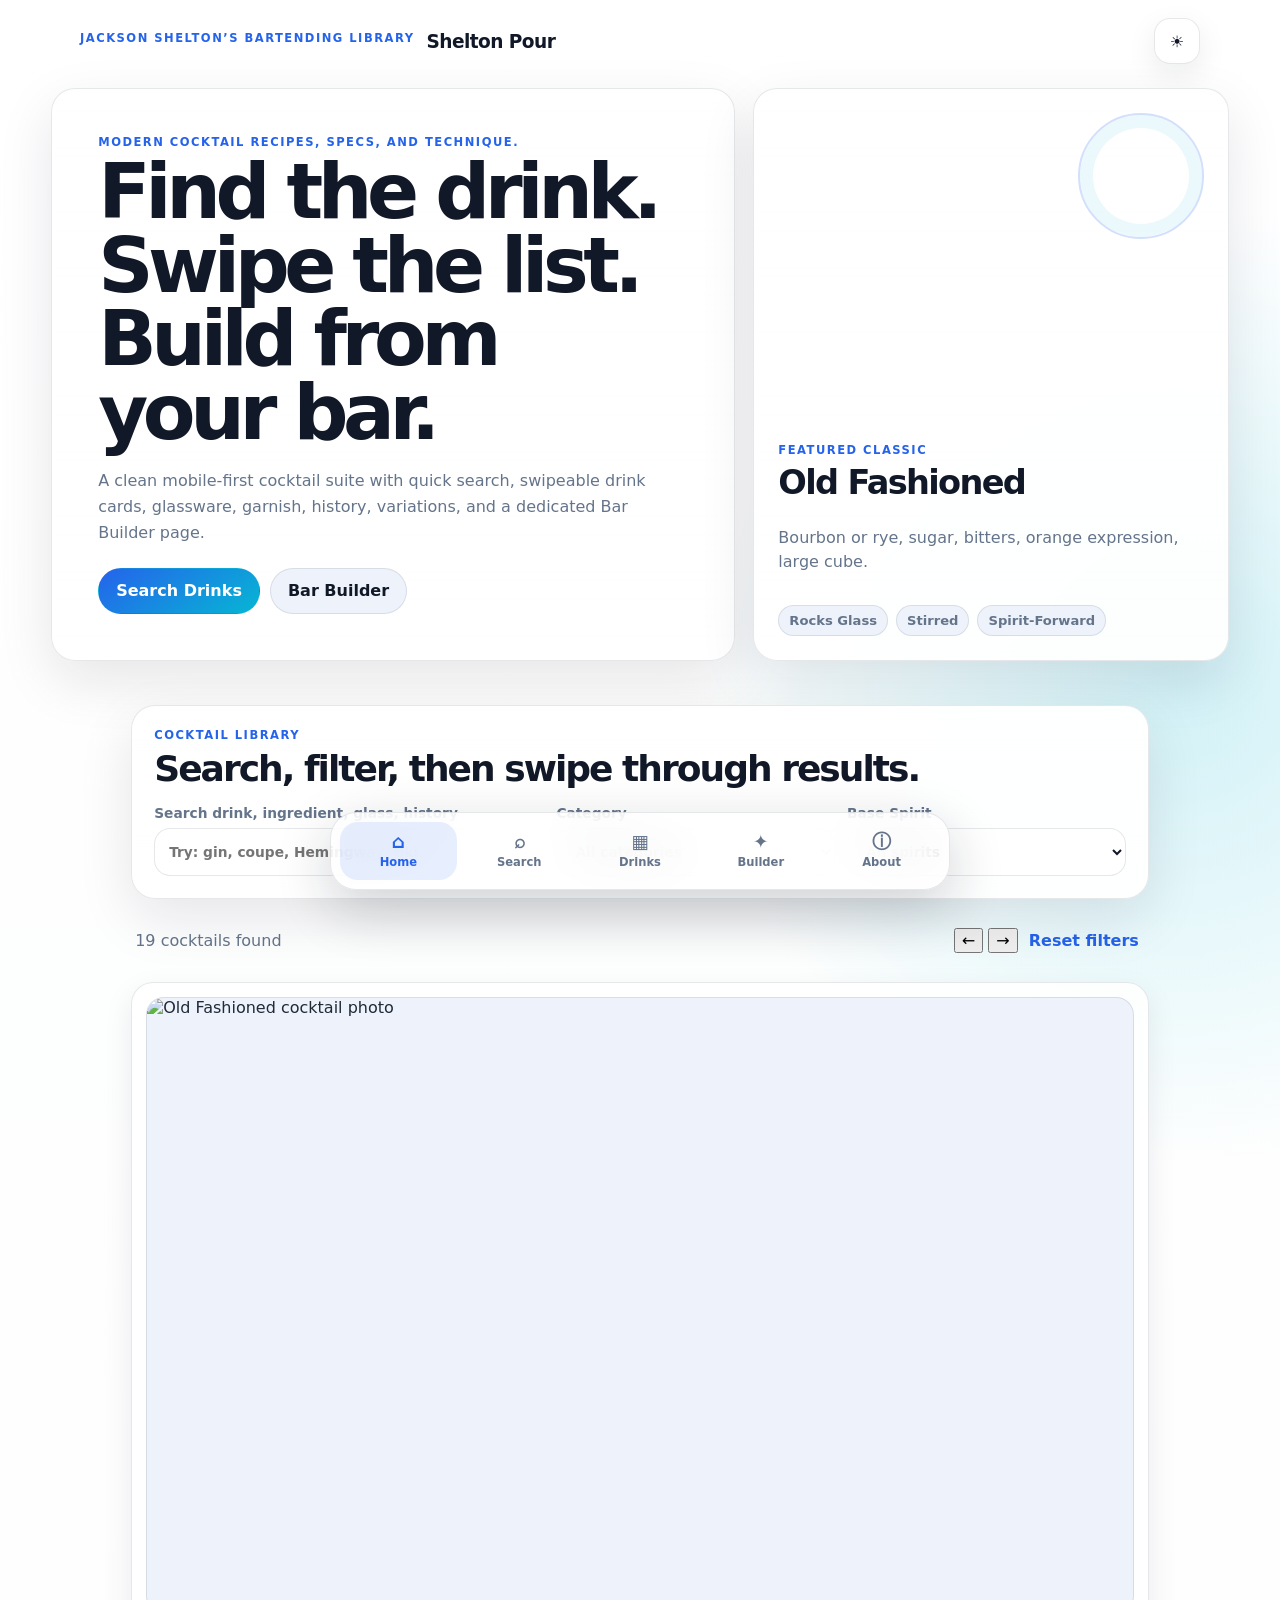
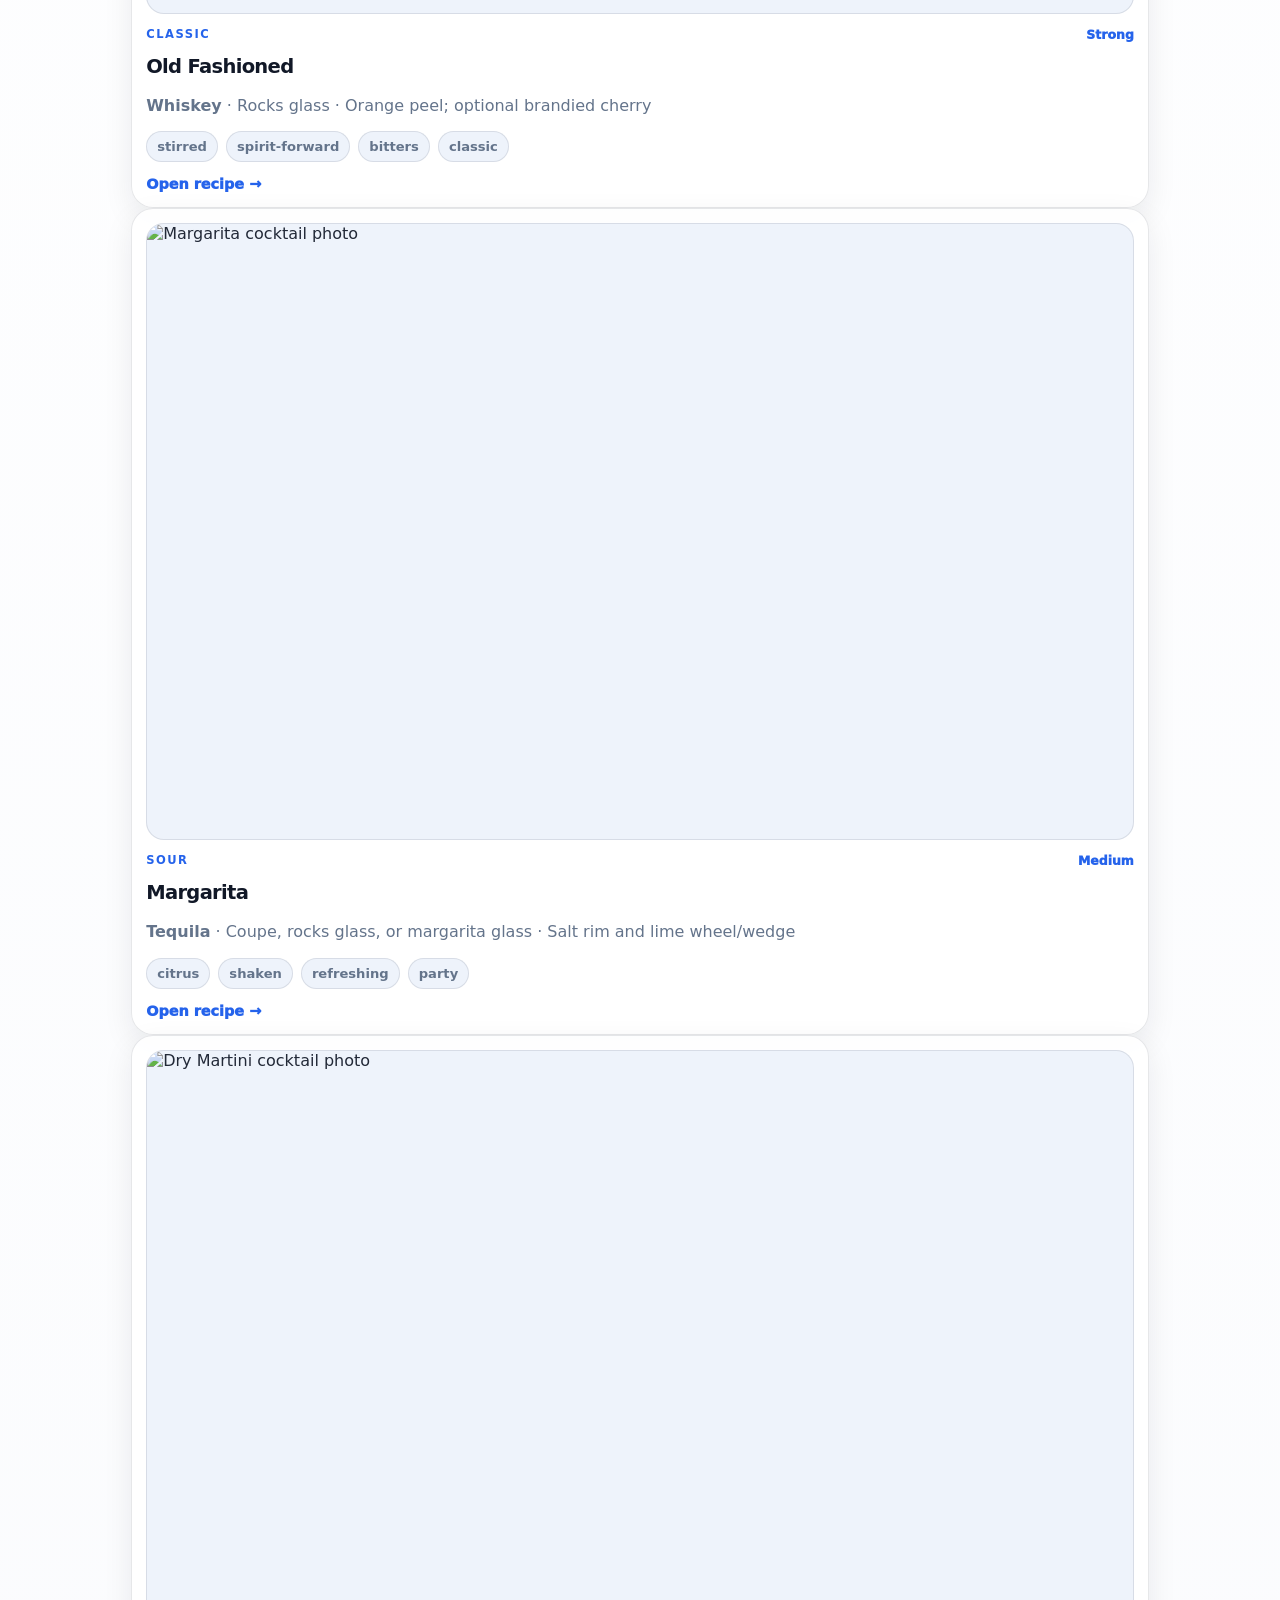
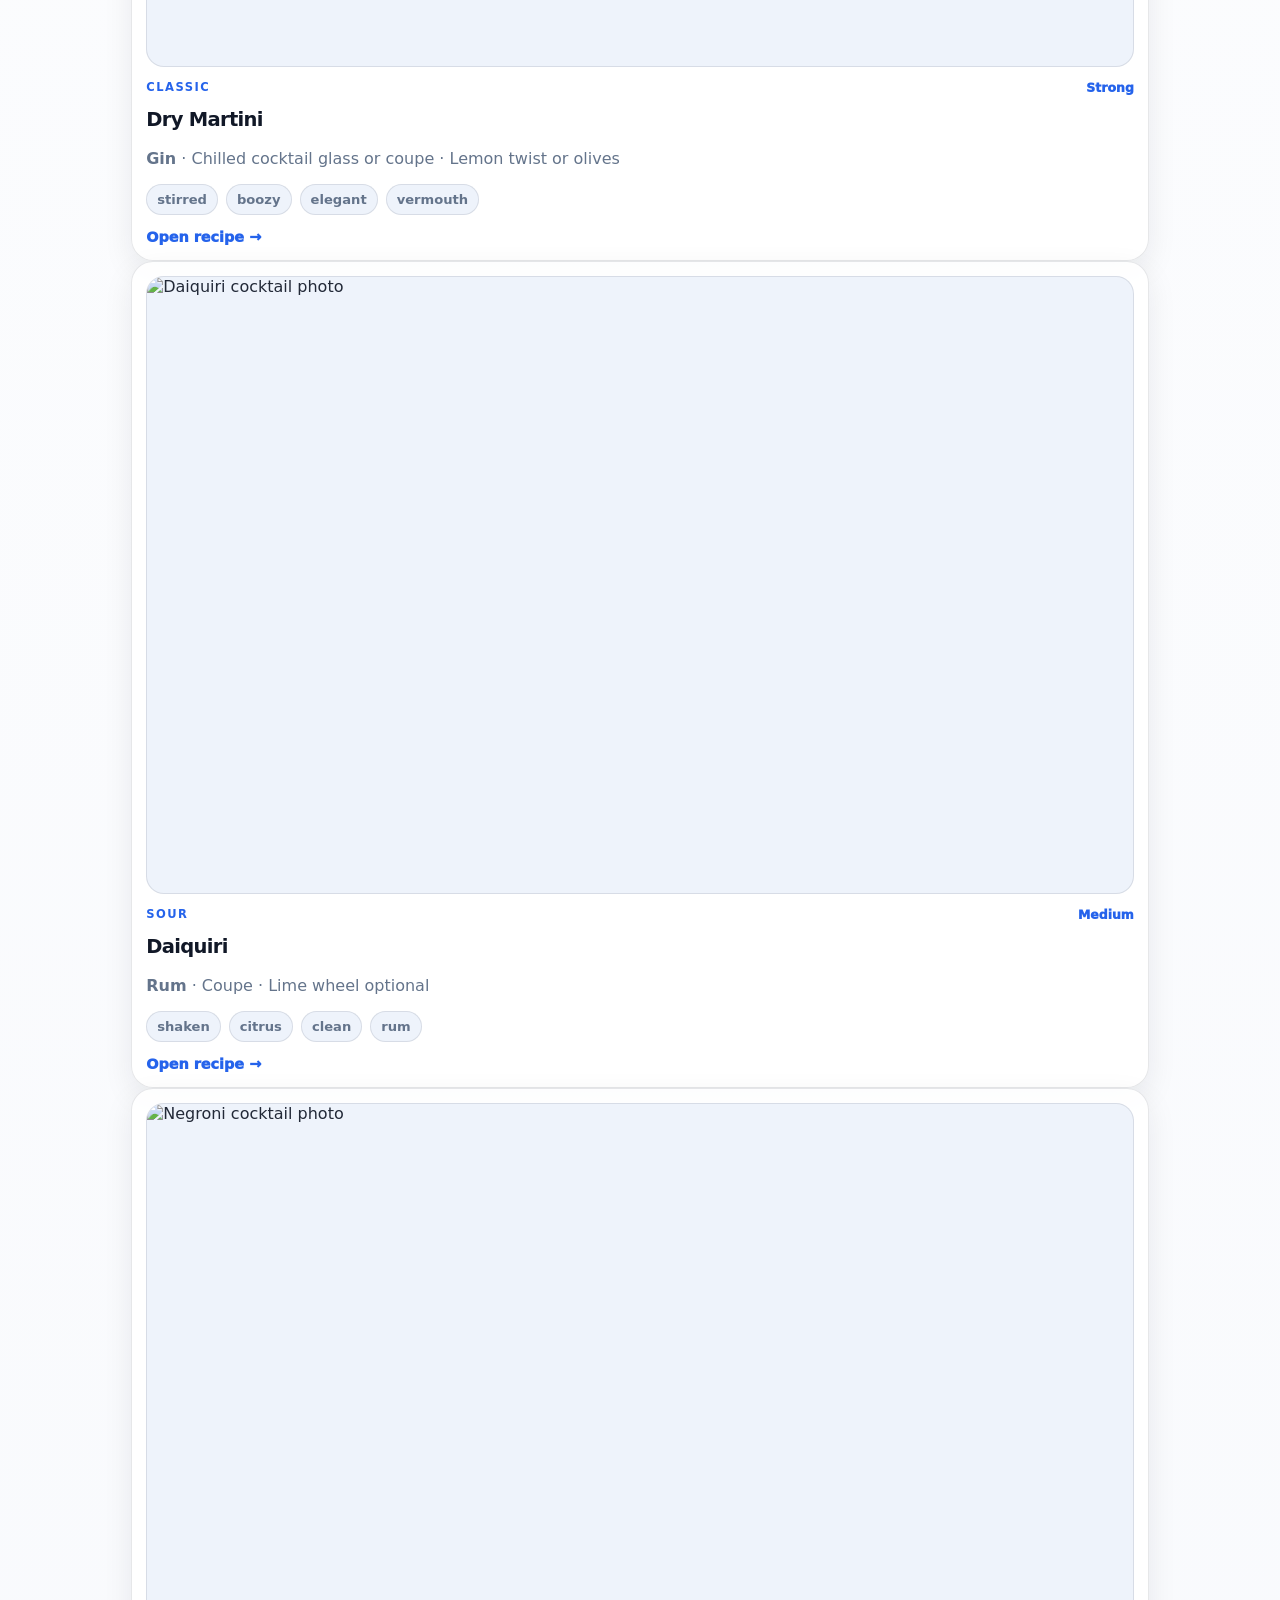
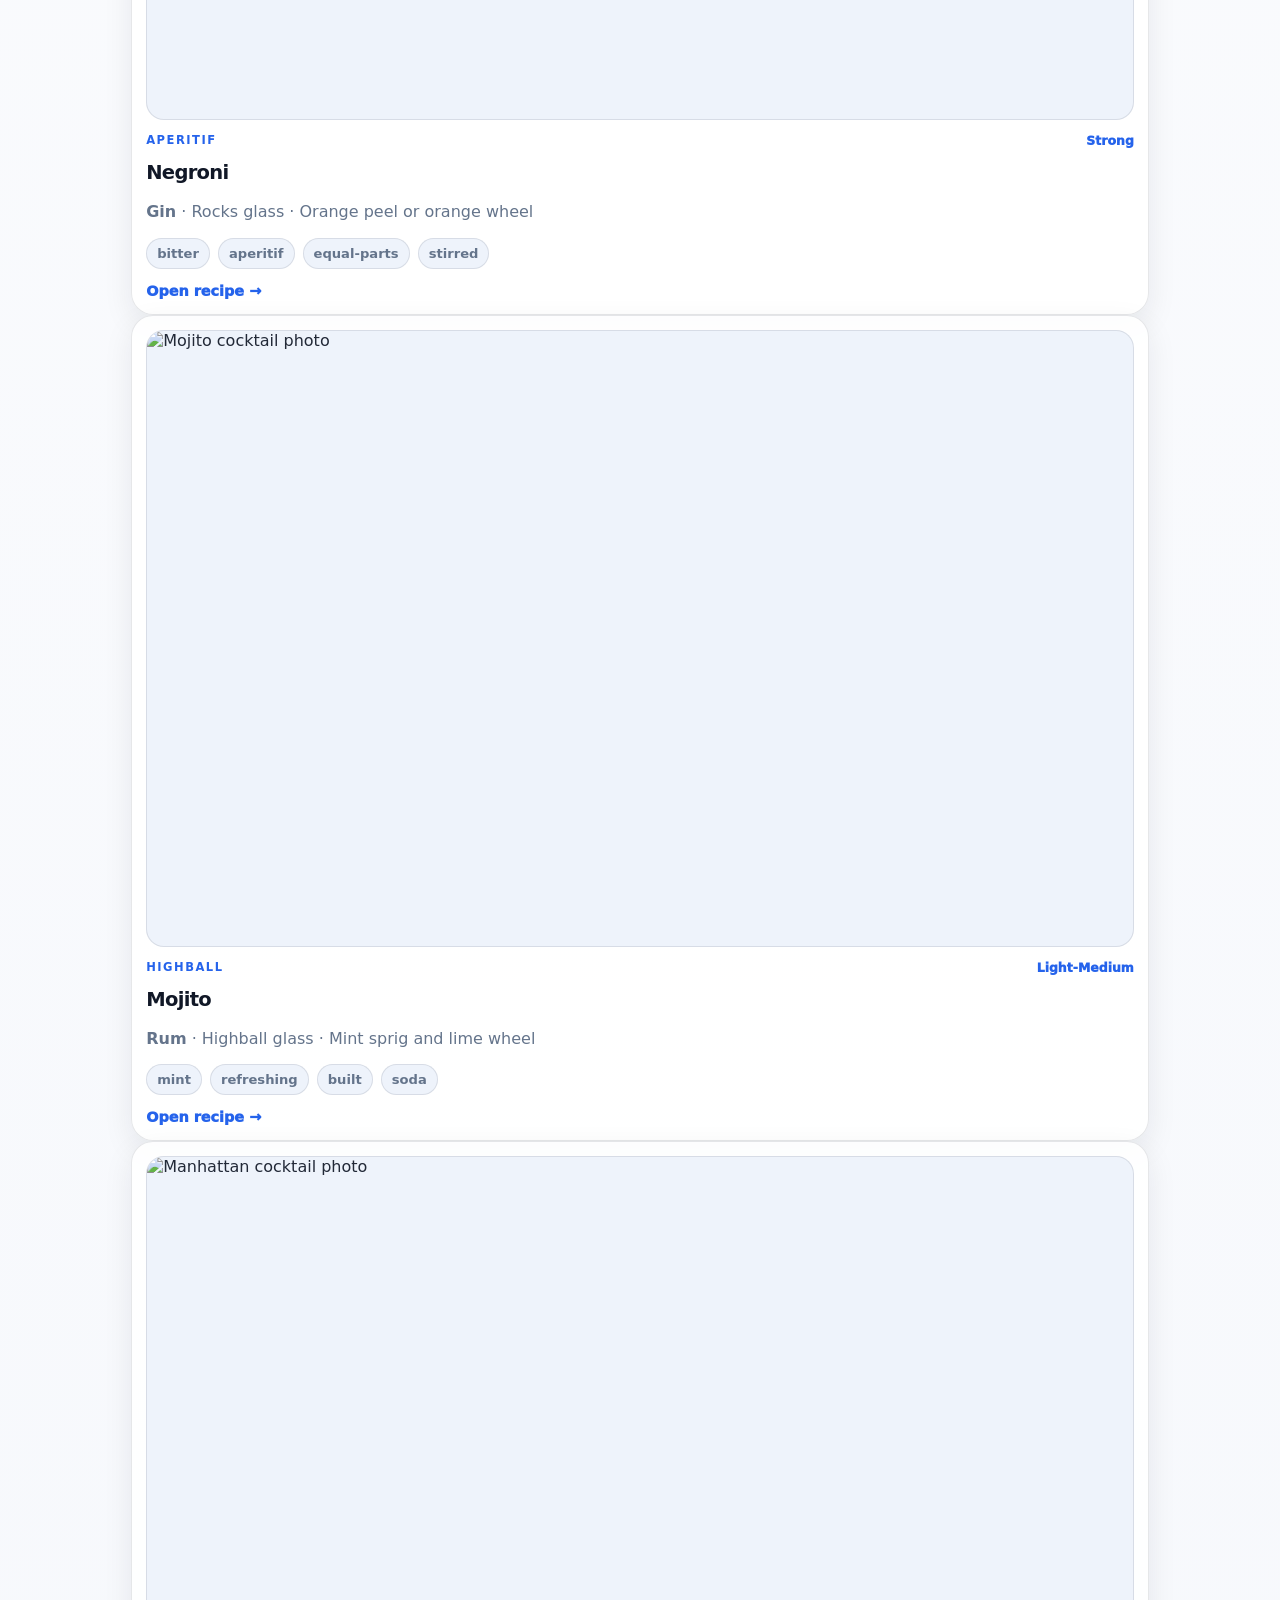
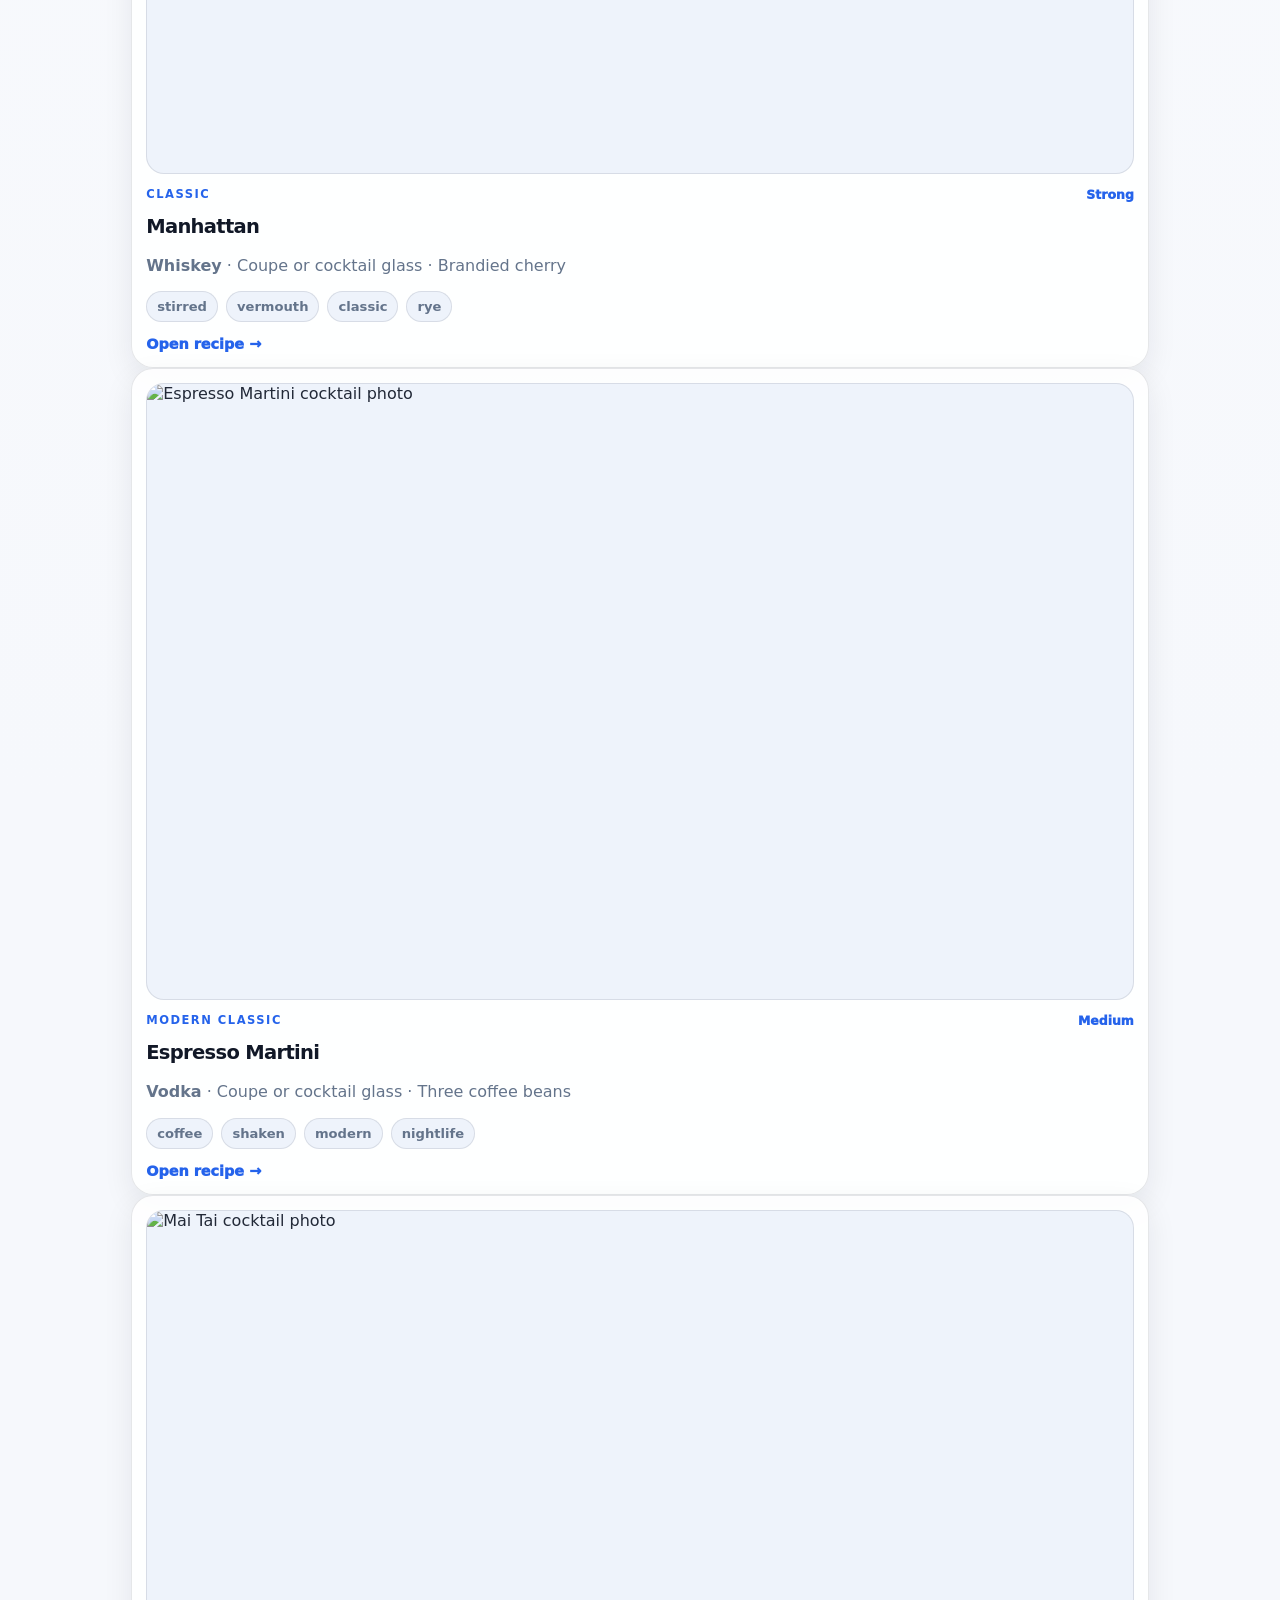
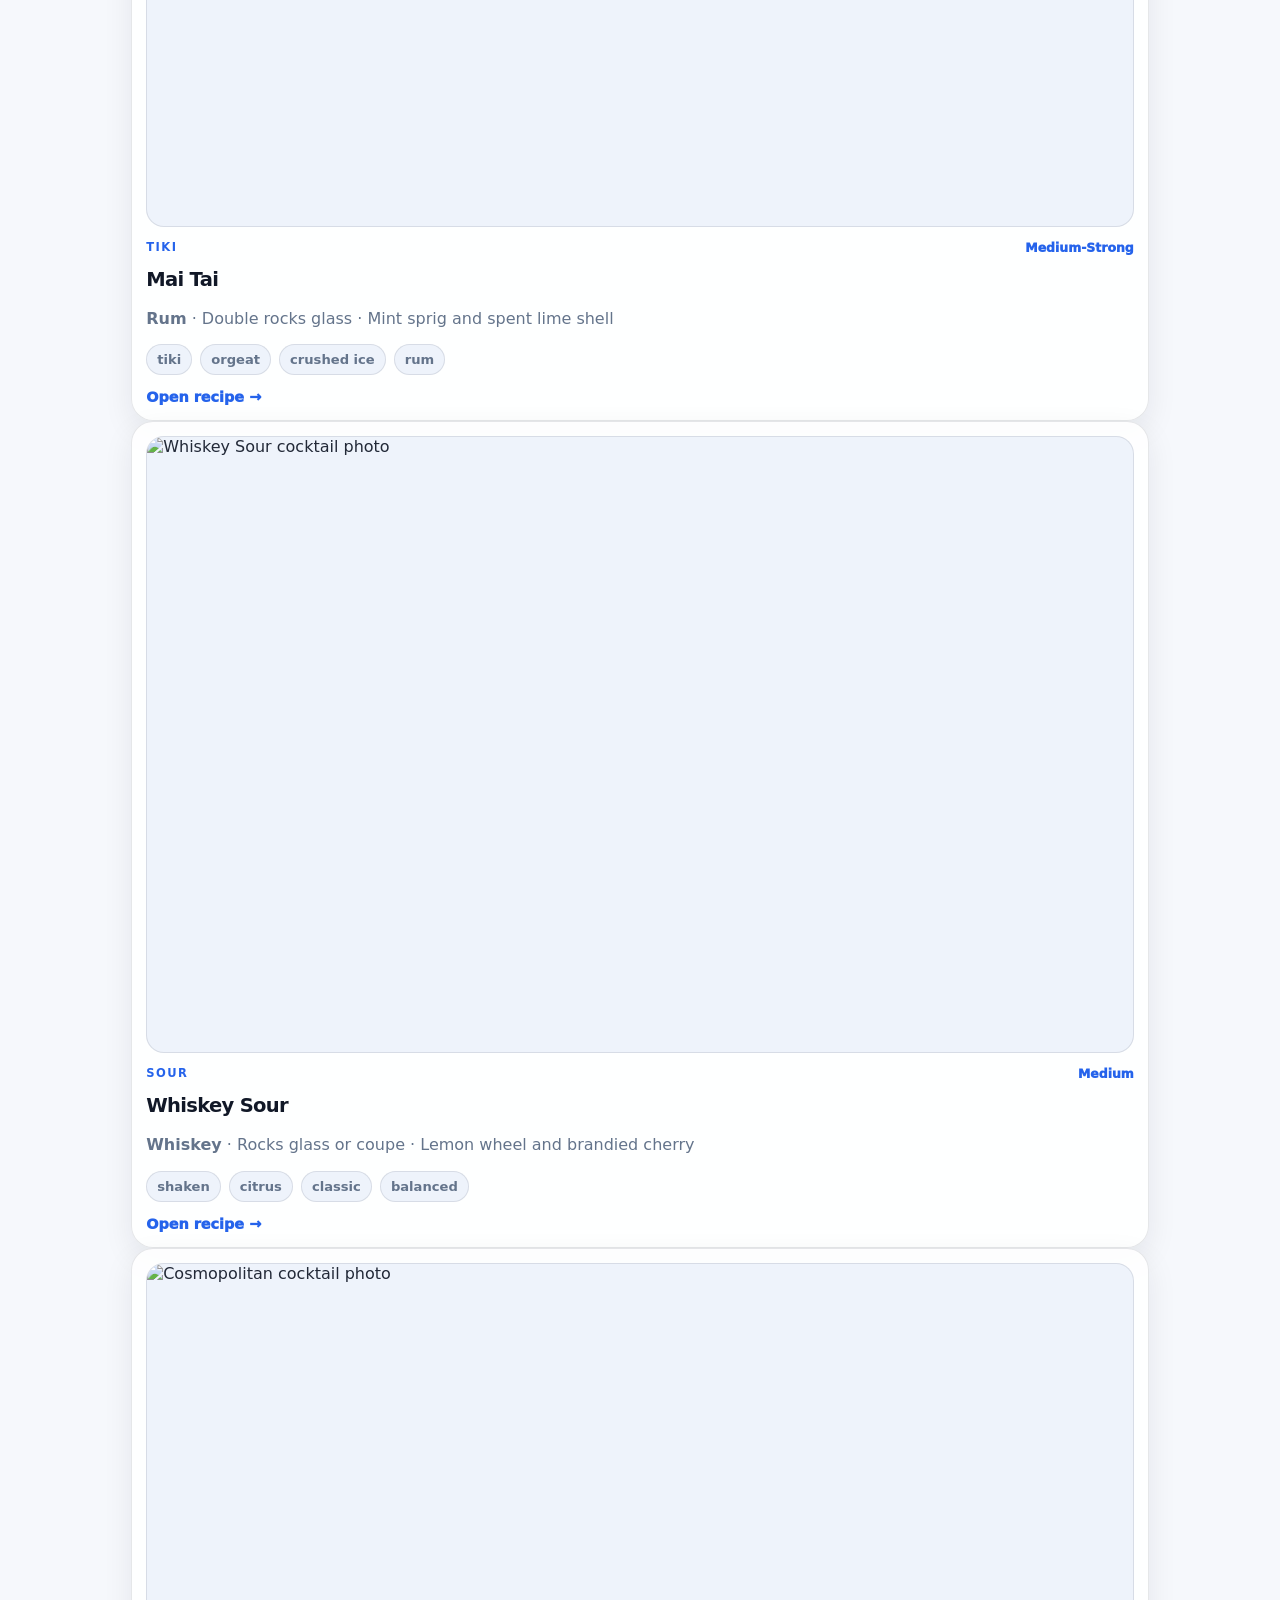
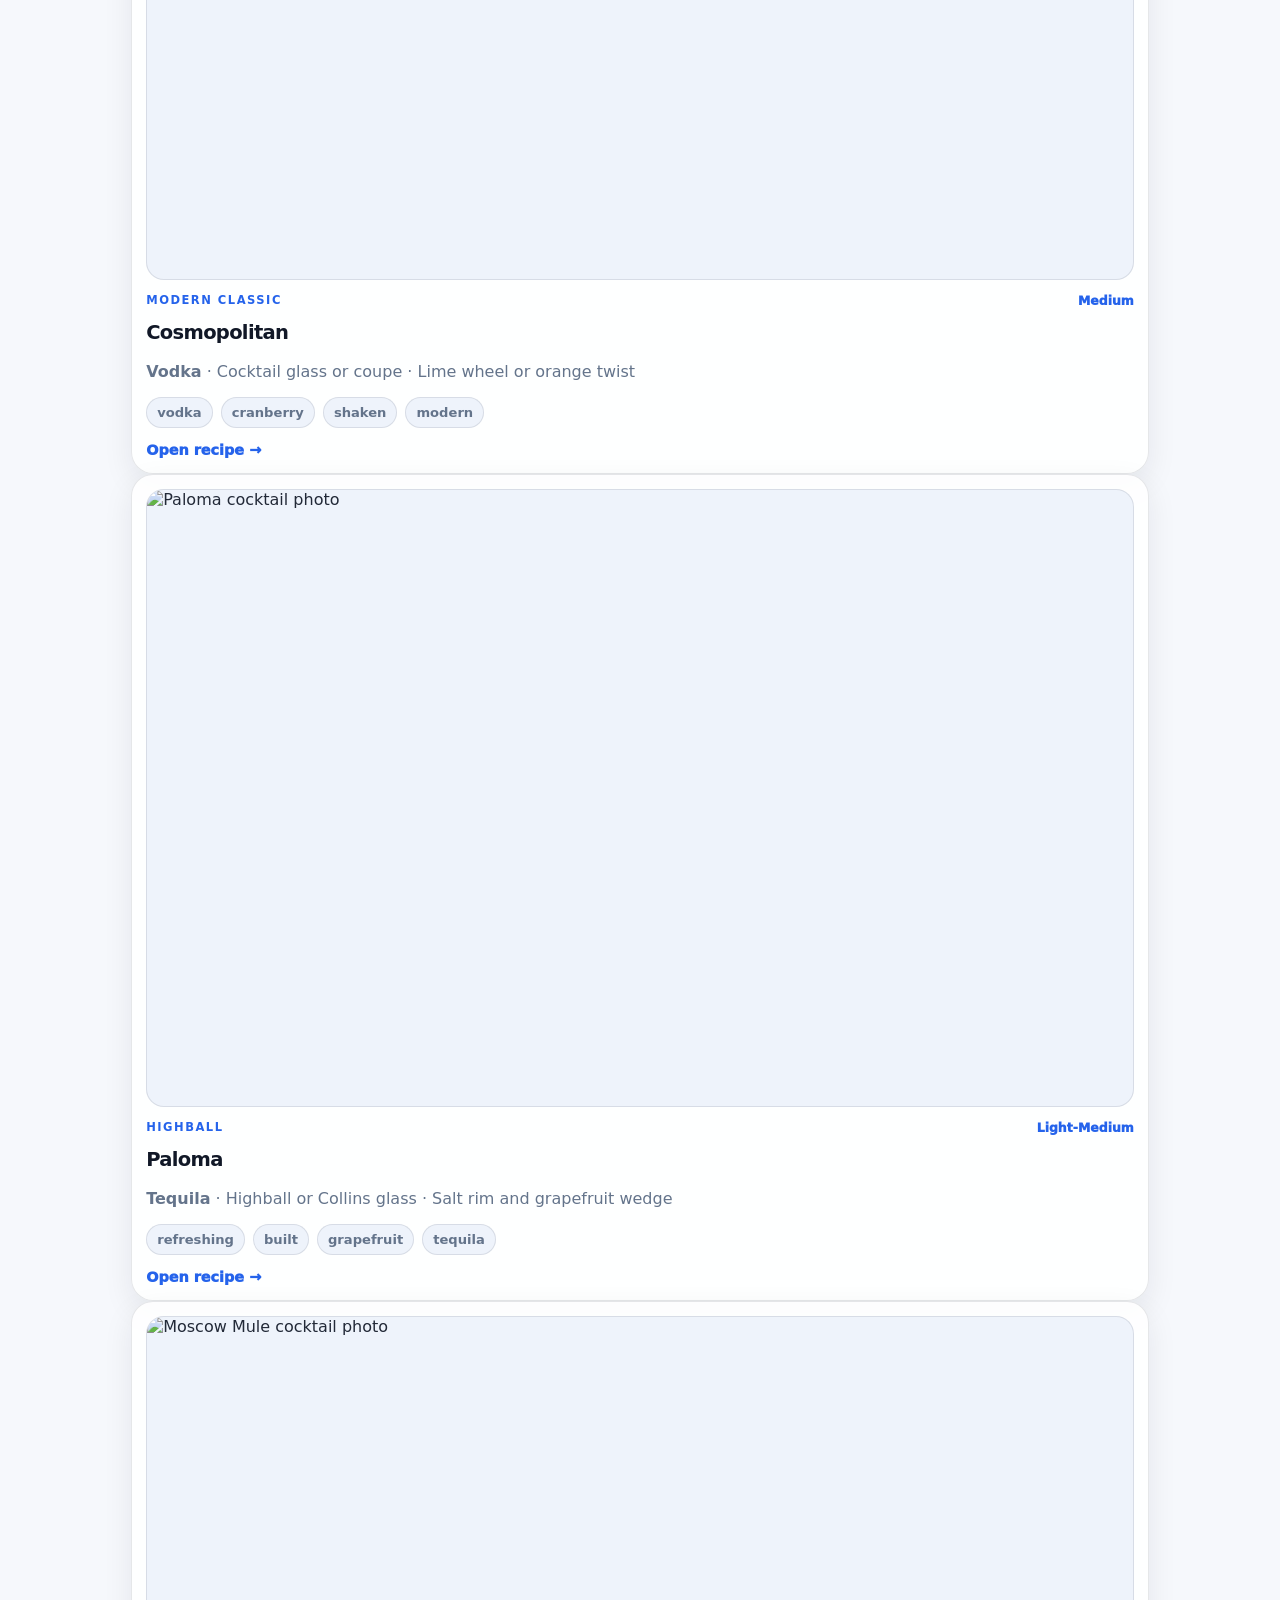
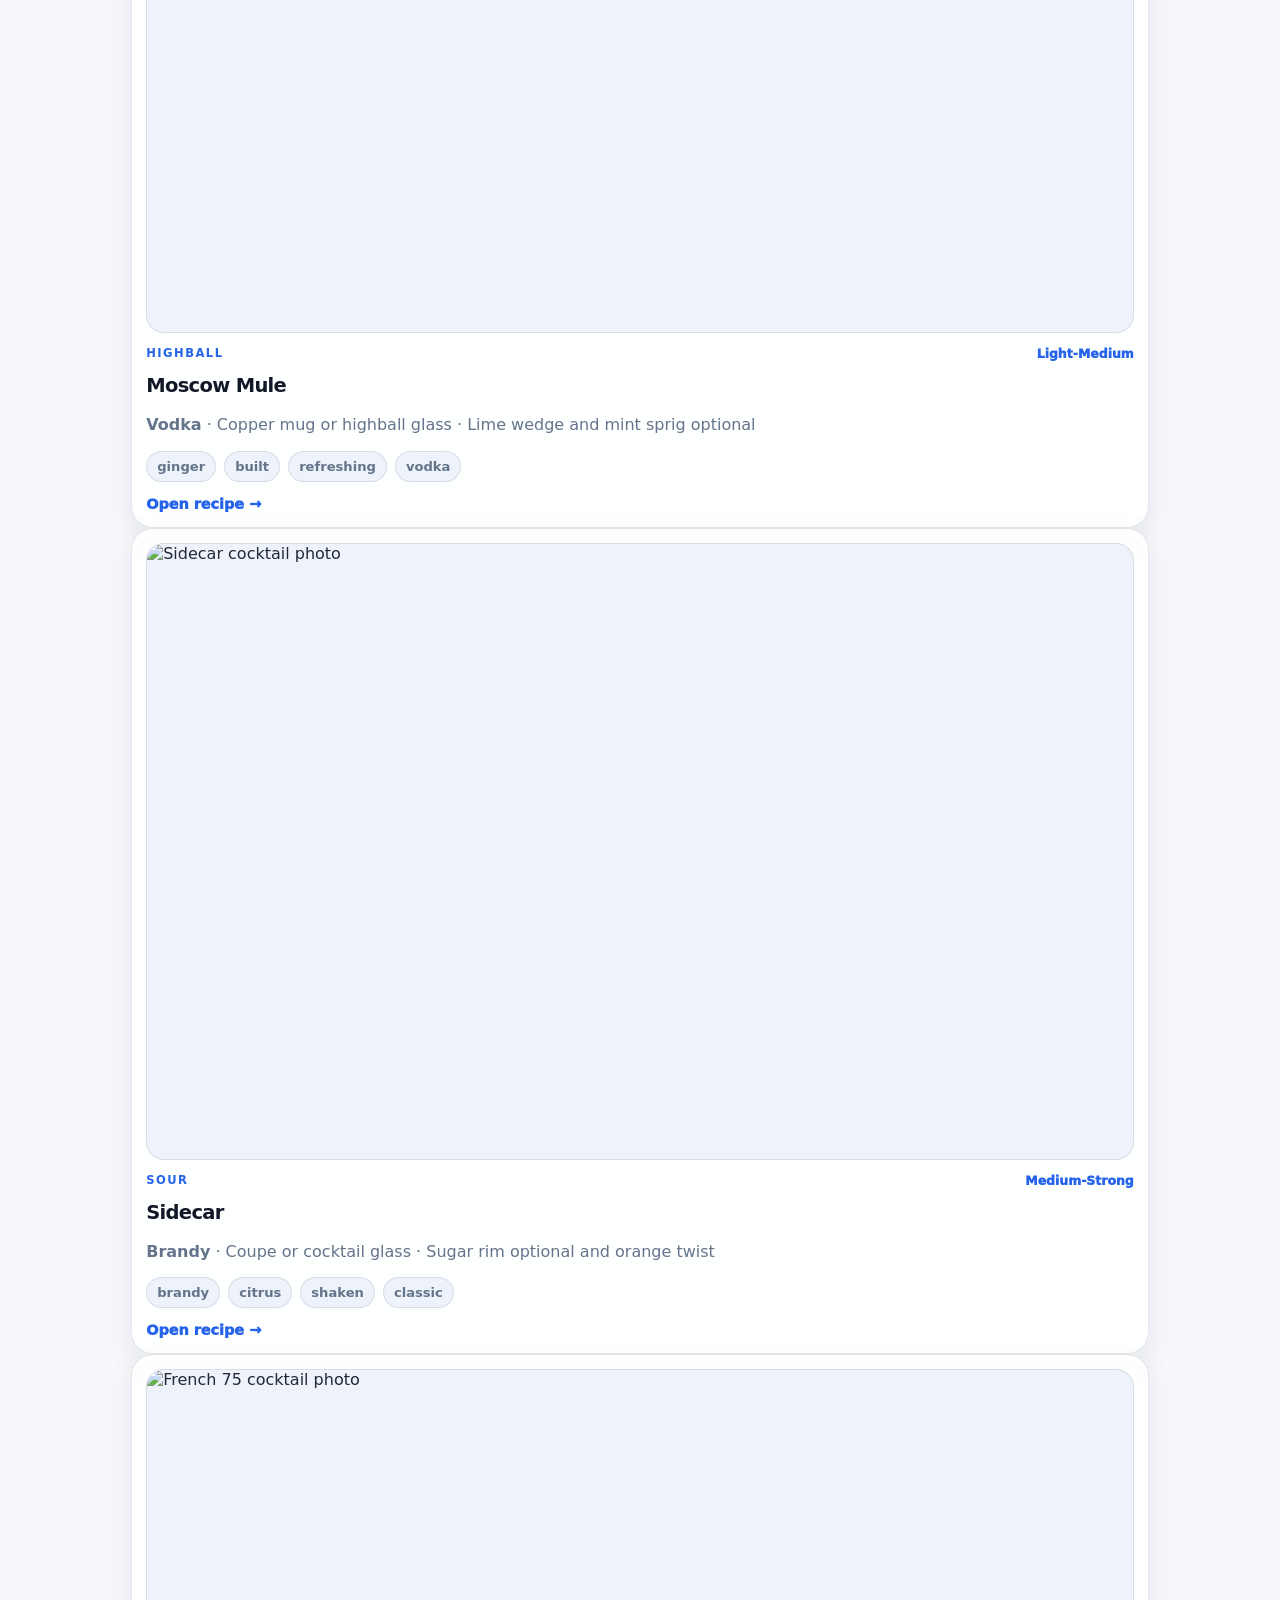
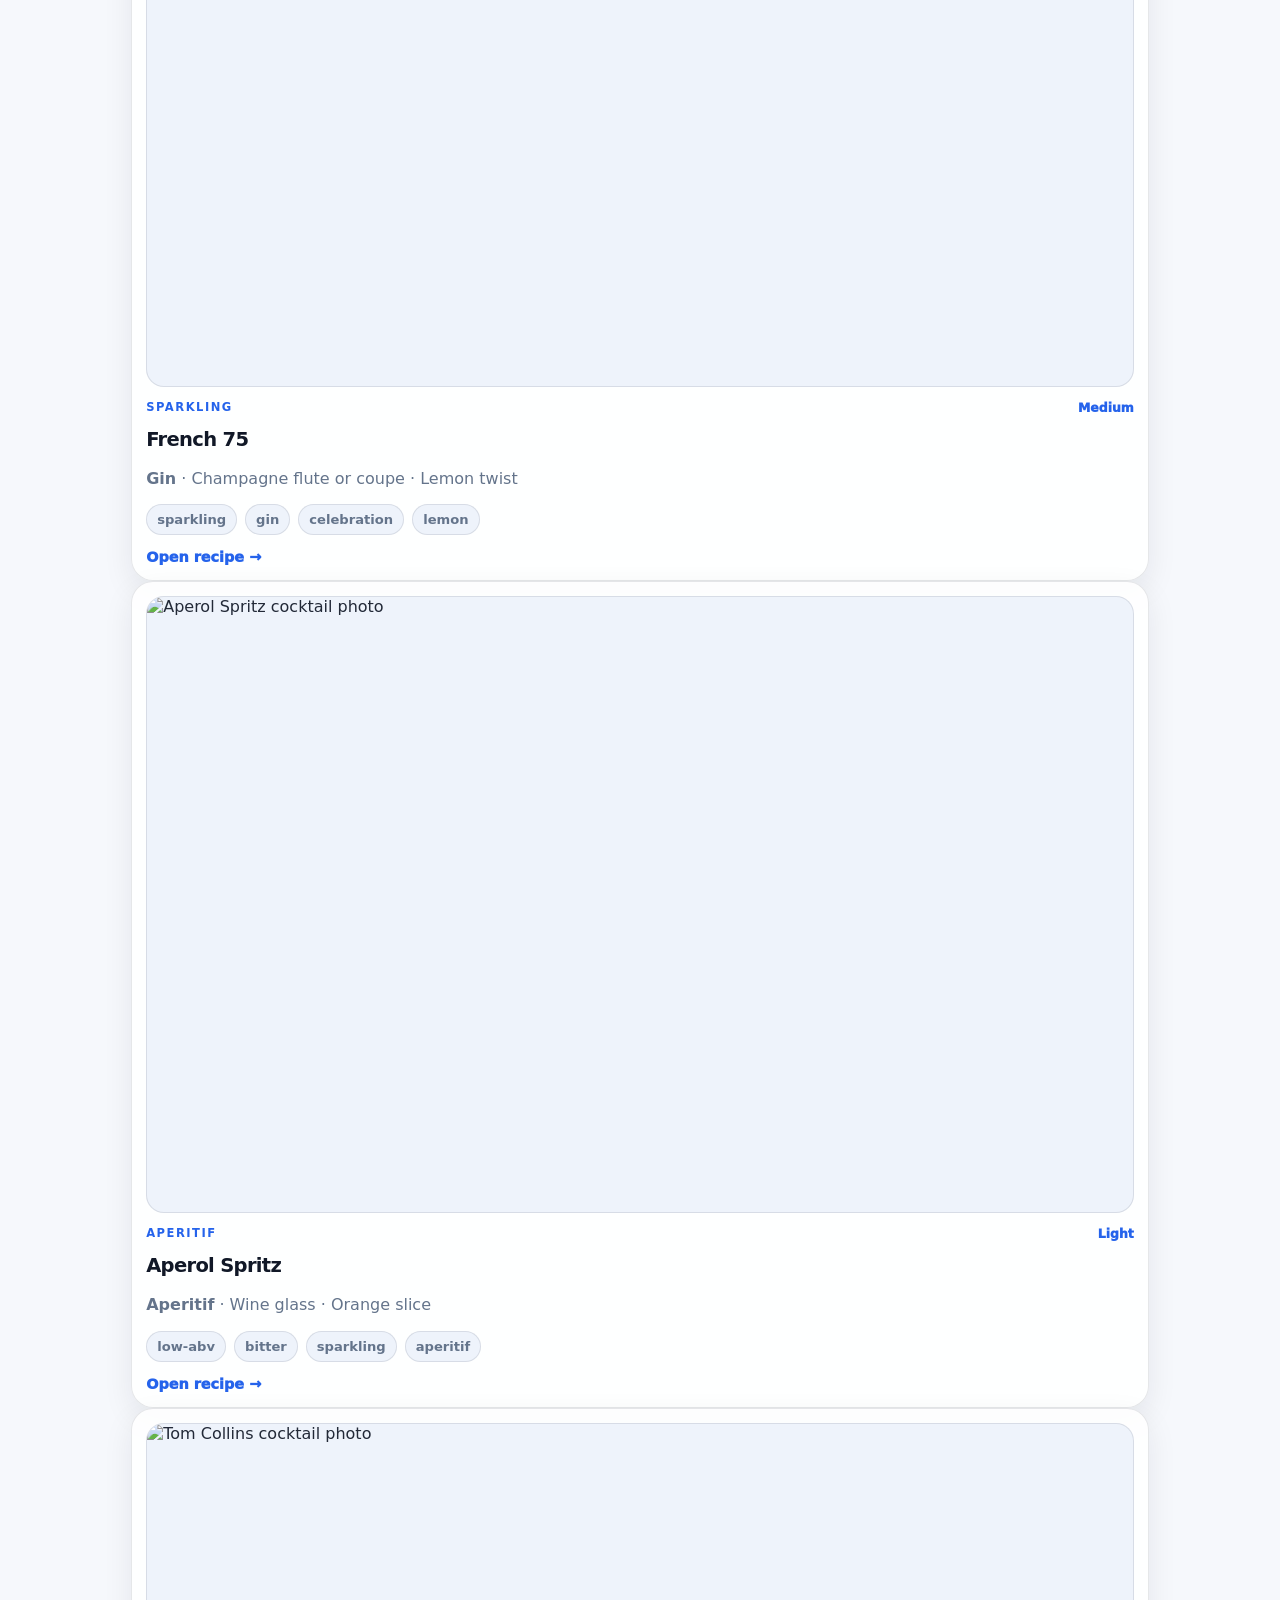
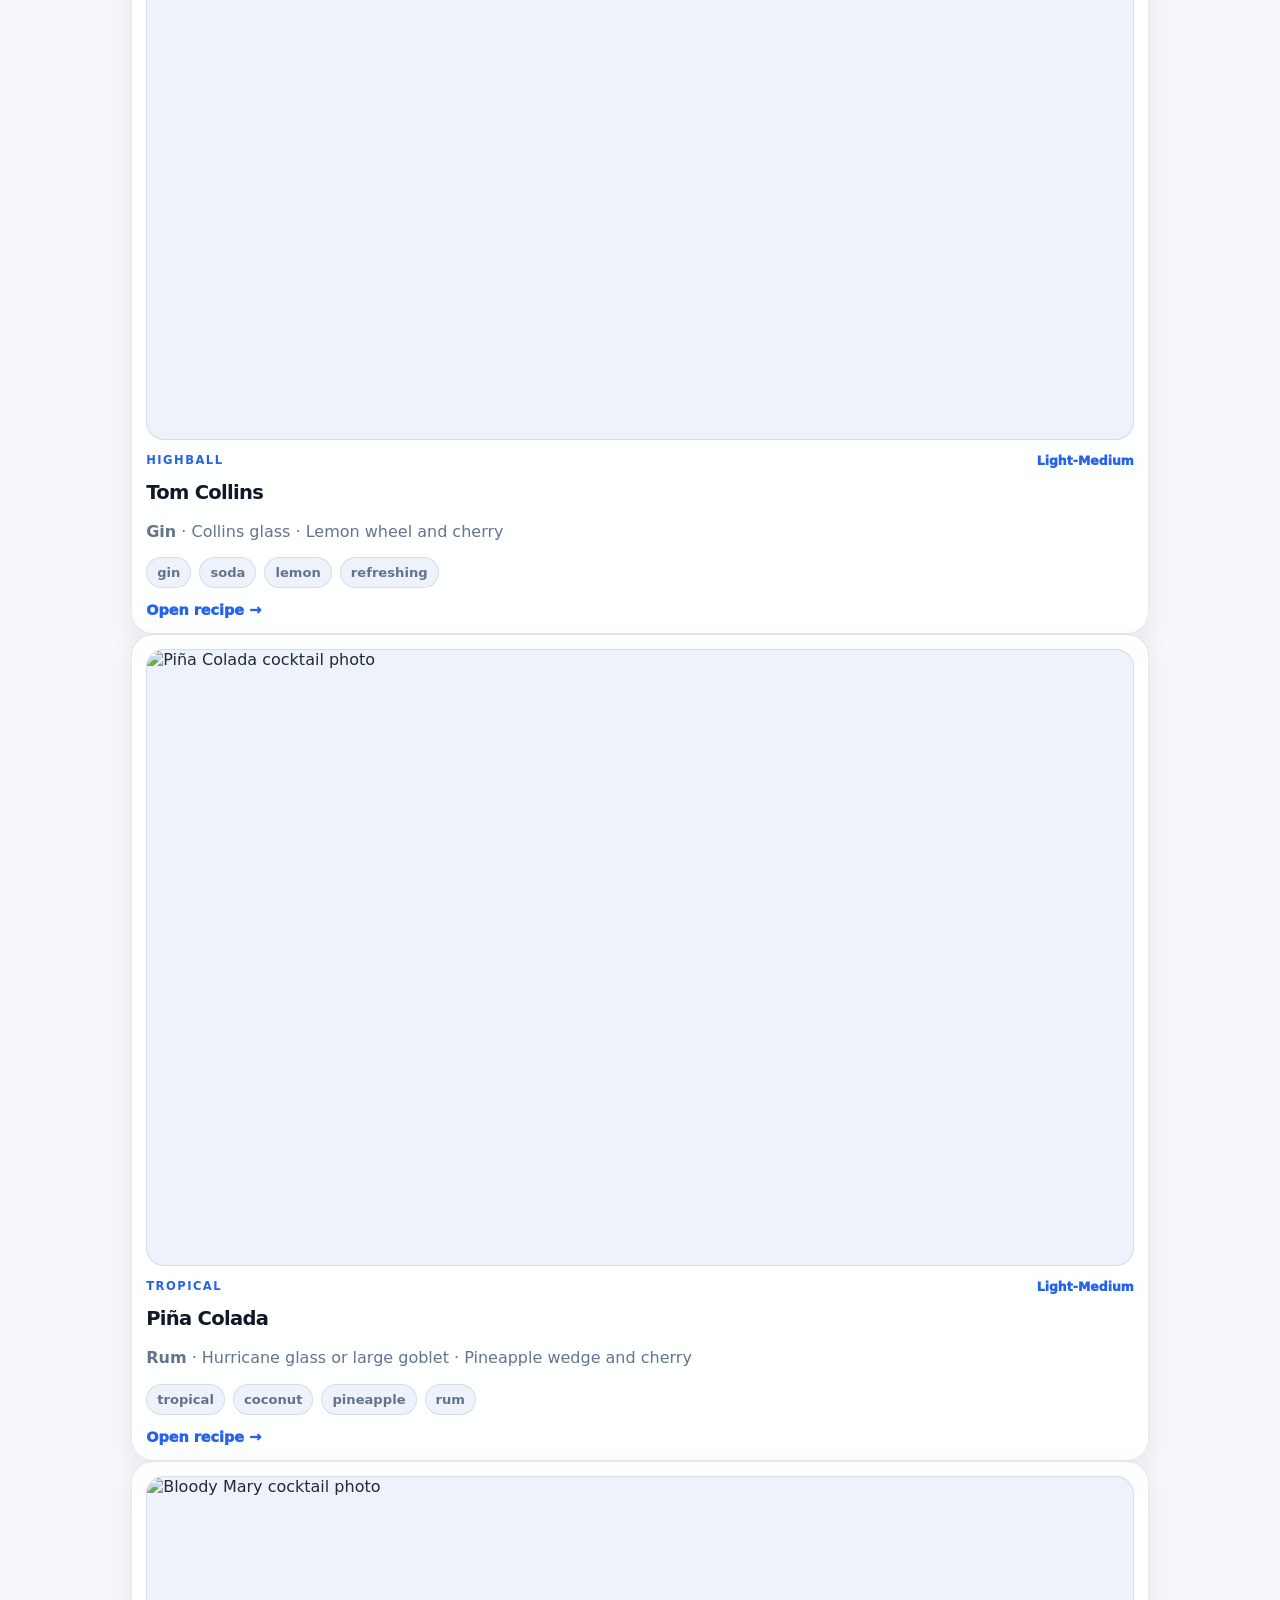
==== commit 86557e26: "Center app title and remove initials mark" ====
--- a/index.html
+++ b/index.html
@@ -9,13 +9,10 @@
 </head>
 <body>
   <header class="app-header" id="home">
-    <nav class="nav-shell" aria-label="Primary navigation">
-      <div class="brand-block">
-        <div class="brand-mark">SP</div>
-        <div>
-          <p class="eyebrow">Jackson Shelton’s Bartending Library</p>
-          <h1>Shelton Pour</h1>
-        </div>
+    <nav class="nav-shell centered-nav" aria-label="Primary navigation">
+      <div class="brand-block brand-centered">
+        <p class="eyebrow">Jackson Shelton’s Bartending Library</p>
+        <h1>Shelton Pour</h1>
       </div>
       <button class="theme-toggle" id="themeToggle" type="button" aria-label="Toggle dark mode">☾</button>
     </nav>
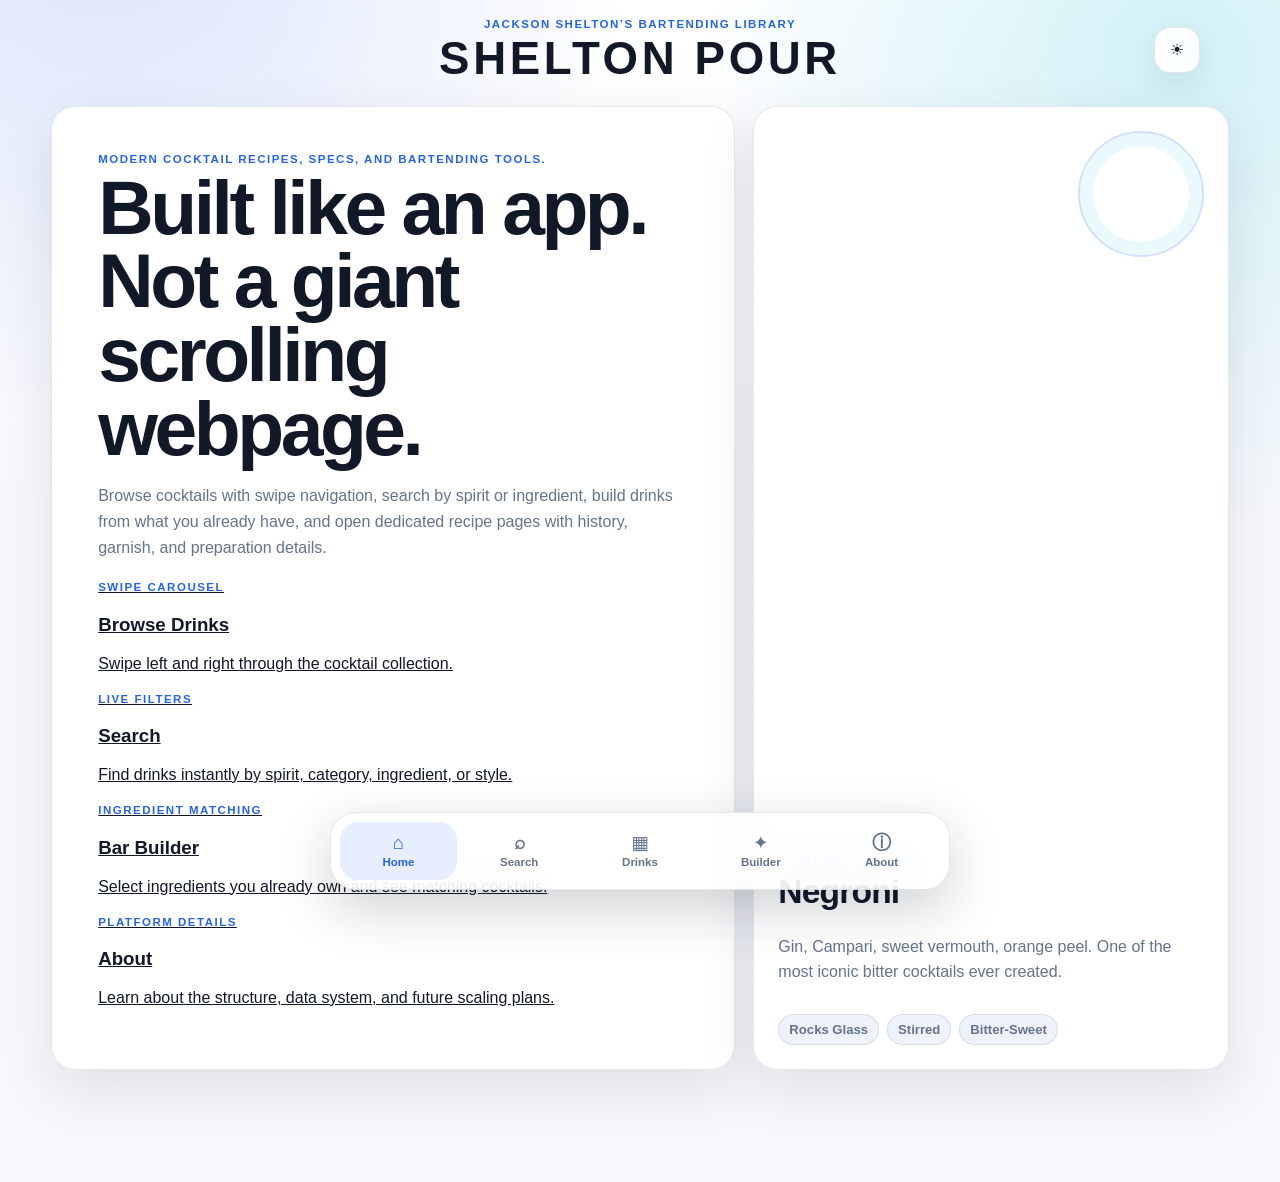
==== commit b4e33d71: "Convert homepage into true landing page" ====
--- a/index.html
+++ b/index.html
@@ -3,9 +3,9 @@
 <head>
   <meta charset="UTF-8" />
   <meta name="viewport" content="width=device-width, initial-scale=1.0" />
-  <title>Shelton Pour | Cocktail Recipe Library</title>
+  <title>Shelton Pour | Modern Cocktail Suite</title>
   <link rel="stylesheet" href="assets/styles.css" />
-  <meta name="description" content="A searchable bartending app with cocktail recipes, techniques, history, variations, glassware, and garnish details." />
+  <meta name="description" content="Modern mobile-first cocktail application with search, swipe browsing, ingredient builder, and recipe pages." />
 </head>
 <body>
   <header class="app-header" id="home">
@@ -17,106 +17,58 @@
       <button class="theme-toggle" id="themeToggle" type="button" aria-label="Toggle dark mode">☾</button>
     </nav>
 
-    <section class="hero compact-hero">
+    <section class="hero compact-hero landing-hero">
       <div class="hero-copy">
-        <p class="kicker">Modern cocktail recipes, specs, and technique.</p>
-        <h2>Find the drink. Swipe the list. Build from your bar.</h2>
-        <p class="hero-text">A clean mobile-first cocktail suite with quick search, swipeable drink cards, glassware, garnish, history, variations, and a dedicated Bar Builder page.</p>
-        <div class="hero-actions">
-          <a href="#library" class="btn primary" data-jump="search">Search Drinks</a>
-          <a href="#builderPage" class="btn secondary" data-jump="builder">Bar Builder</a>
+        <p class="kicker">Modern cocktail recipes, specs, and bartending tools.</p>
+        <h2>Built like an app. Not a giant scrolling webpage.</h2>
+        <p class="hero-text">
+          Browse cocktails with swipe navigation, search by spirit or ingredient, build drinks from what you already have,
+          and open dedicated recipe pages with history, garnish, and preparation details.
+        </p>
+
+        <div class="landing-grid">
+          <a href="drinks.html" class="landing-card">
+            <span class="card-label">Swipe Carousel</span>
+            <h3>Browse Drinks</h3>
+            <p>Swipe left and right through the cocktail collection.</p>
+          </a>
+
+          <a href="search.html" class="landing-card">
+            <span class="card-label">Live Filters</span>
+            <h3>Search</h3>
+            <p>Find drinks instantly by spirit, category, ingredient, or style.</p>
+          </a>
+
+          <a href="builder.html" class="landing-card">
+            <span class="card-label">Ingredient Matching</span>
+            <h3>Bar Builder</h3>
+            <p>Select ingredients you already own and see matching cocktails.</p>
+          </a>
+
+          <a href="about.html" class="landing-card">
+            <span class="card-label">Platform Details</span>
+            <h3>About</h3>
+            <p>Learn about the structure, data system, and future scaling plans.</p>
+          </a>
         </div>
       </div>
+
       <div class="hero-card" aria-label="Featured drink preview">
         <span class="card-label">Featured Classic</span>
-        <h3>Old Fashioned</h3>
-        <p>Bourbon or rye, sugar, bitters, orange expression, large cube.</p>
+        <h3>Negroni</h3>
+        <p>Gin, Campari, sweet vermouth, orange peel. One of the most iconic bitter cocktails ever created.</p>
         <div class="mini-specs">
-          <span>Rocks Glass</span><span>Stirred</span><span>Spirit-Forward</span>
+          <span>Rocks Glass</span>
+          <span>Stirred</span>
+          <span>Bitter-Sweet</span>
         </div>
       </div>
     </section>
   </header>
 
-  <main id="mainContent">
-    <section class="app-screen list-screen" id="listScreen">
-      <section class="control-panel" id="library">
-        <div>
-          <p class="section-label">Cocktail Library</p>
-          <h2>Search, filter, then swipe through results.</h2>
-        </div>
-        <div class="search-grid">
-          <label>
-            Search drink, ingredient, glass, history
-            <input id="searchInput" type="search" placeholder="Try: gin, coupe, Hemingway, tiki..." autocomplete="off" />
-          </label>
-          <label>
-            Category
-            <select id="categoryFilter">
-              <option value="all">All categories</option>
-            </select>
-          </label>
-          <label>
-            Base Spirit
-            <select id="spiritFilter">
-              <option value="all">All spirits</option>
-            </select>
-          </label>
-        </div>
-      </section>
+  <nav class="bottom-nav" id="bottomNav" aria-label="Bottom app navigation"></nav>
 
-      <section class="results-meta">
-        <p id="resultCount">Loading cocktails…</p>
-        <div class="carousel-actions">
-          <button id="prevDrink" class="carousel-button" type="button" aria-label="Previous drink">←</button>
-          <button id="nextDrink" class="carousel-button" type="button" aria-label="Next drink">→</button>
-          <button id="resetFilters" class="text-button" type="button">Reset filters</button>
-        </div>
-      </section>
-
-      <section class="drink-carousel" id="drinkGrid" aria-live="polite"></section>
-      <p class="swipe-hint">Swipe left or right to browse drinks. Tap a card to open the full recipe.</p>
-
-      <section class="roadmap" id="about">
-        <p class="section-label">Expansion Ready</p>
-        <h2>Built to scale into “every drink possible.”</h2>
-        <p>The data lives in <code>data/cocktails.js</code>. Add more drinks by copying the object format: recipe, method, glassware, garnish, creator, history, variations, tags, and ingredients.</p>
-      </section>
-    </section>
-
-    <section class="app-screen builder-screen hidden" id="builderPage" aria-live="polite">
-      <section class="builder page-builder" id="builder">
-        <div class="builder-copy">
-          <p class="section-label">Bar Builder</p>
-          <h2>What can I make with what I have?</h2>
-          <p>Select ingredients you have on hand. The app will show cocktails that match at least part of your bar inventory. Tap a match to open its recipe.</p>
-        </div>
-        <div class="ingredient-cloud" id="ingredientCloud"></div>
-        <div class="builder-output" id="builderOutput">Select ingredients to begin.</div>
-      </section>
-    </section>
-
-    <section class="app-screen recipe-screen hidden" id="recipeScreen" aria-live="polite">
-      <button class="back-button" id="backToList" type="button">← Back</button>
-      <div class="detail-panel recipe-panel">
-        <div id="detailContent"></div>
-      </div>
-    </section>
-  </main>
-
-  <footer>
-    <p>Created for Jackson Shelton. Static web app starter — no backend required.</p>
-  </footer>
-
-  <nav class="bottom-nav" aria-label="Bottom app navigation">
-    <a href="#home" class="bottom-nav-item active" data-nav-target="home"><span class="nav-icon">⌂</span><span>Home</span></a>
-    <a href="#library" class="bottom-nav-item" data-nav-target="search"><span class="nav-icon">⌕</span><span>Search</span></a>
-    <a href="#drinkGrid" class="bottom-nav-item" data-nav-target="drinks"><span class="nav-icon">▦</span><span>Drinks</span></a>
-    <a href="#builderPage" class="bottom-nav-item" data-nav-target="builder"><span class="nav-icon">✦</span><span>Builder</span></a>
-    <a href="#about" class="bottom-nav-item" data-nav-target="about"><span class="nav-icon">ⓘ</span><span>About</span></a>
-  </nav>
-
-  <script src="data/cocktails.js"></script>
-  <script src="assets/app.js"></script>
+  <script src="assets/pages.js"></script>
+  <script>pageShell('home');</script>
 </body>
 </html>
--- a/assets/styles.css
+++ b/assets/styles.css
@@ -33,7 +33,7 @@
 body {
   margin: 0;
   min-height: 100vh;
-  font-family: Inter, ui-sans-serif, system-ui, -apple-system, BlinkMacSystemFont, "Segoe UI", sans-serif;
+  font-family: Lato, Avenir Next, Avenir, Helvetica Neue, Helvetica, Arial, ui-sans-serif, system-ui, sans-serif;
   background:
     radial-gradient(circle at 8% -10%, rgba(37, 99, 235, .18), transparent 34rem),
     radial-gradient(circle at 92% 4%, rgba(6, 182, 212, .18), transparent 30rem),
@@ -55,25 +55,16 @@
 .app-header { padding: 18px clamp(16px, 4vw, 56px) 34px; }
 .nav-shell, main, footer { max-width: 1120px; margin: 0 auto; }
 .nav-shell {
-  display: flex;
-  justify-content: space-between;
+  position: relative;
+  display: grid;
+  grid-template-columns: 46px minmax(0, 1fr) 46px;
   align-items: center;
   gap: 16px;
   margin-bottom: 24px;
 }
-.brand-block { display: flex; align-items: center; gap: 12px; }
-.brand-mark {
-  width: 50px;
-  height: 50px;
-  border-radius: 17px;
-  display: grid;
-  place-items: center;
-  background: linear-gradient(145deg, var(--accent), var(--accent-2));
-  color: #fff;
-  font-weight: 950;
-  letter-spacing: -0.06em;
-  box-shadow: var(--shadow-soft);
-}
+.centered-nav::before { content: ""; width: 46px; height: 46px; }
+.brand-block { min-width: 0; text-align: center; }
+.brand-centered { grid-column: 2; justify-self: center; }
 .eyebrow, .kicker, .section-label, .card-label {
   color: var(--accent);
   text-transform: uppercase;
@@ -82,8 +73,17 @@
   font-weight: 900;
   margin: 0 0 6px;
 }
-h1 { margin: 0; font-size: 1.16rem; letter-spacing: -0.03em; }
+h1 {
+  margin: 0;
+  font-size: clamp(1.65rem, 4.4vw, 2.85rem);
+  letter-spacing: .08em;
+  text-transform: uppercase;
+  font-weight: 900;
+  line-height: 1;
+}
 .theme-toggle {
+  grid-column: 3;
+  justify-self: end;
   border: 1px solid var(--line);
   color: var(--text);
   background: var(--panel);
@@ -119,8 +119,9 @@
 .hero h2 {
   font-size: clamp(2.1rem, 6vw, 4.8rem);
   line-height: .96;
-  letter-spacing: -0.07em;
+  letter-spacing: -0.045em;
   margin: 0 0 18px;
+  font-weight: 900;
 }
 .hero-text { max-width: 680px; color: var(--muted); font-size: 1rem; line-height: 1.62; }
 .hero-actions { display: flex; flex-wrap: wrap; gap: 10px; margin-top: 22px; }
@@ -156,7 +157,7 @@
   border-radius: 50%;
   box-shadow: inset 0 0 0 13px rgba(6,182,212,.08);
 }
-.hero-card h3 { font-size: 2.1rem; margin: 0 0 8px; letter-spacing: -0.05em; }
+.hero-card h3 { font-size: 2.1rem; margin: 0 0 8px; letter-spacing: -0.025em; }
 .hero-card p { color: var(--muted); line-height: 1.52; }
 .mini-specs, .tag-row { display: flex; flex-wrap: wrap; gap: 8px; margin-top: 14px; }
 .mini-specs span, .tag, .match-pill {
@@ -170,7 +171,7 @@
 }
 main { padding: 0 clamp(16px, 4vw, 56px) 34px; }
 .control-panel { padding: 22px; margin-top: 10px; }
-.control-panel h2, .builder h2, .roadmap h2 { margin: 0 0 16px; font-size: clamp(1.55rem, 3vw, 2.25rem); letter-spacing: -0.055em; }
+.control-panel h2, .builder h2, .roadmap h2 { margin: 0 0 16px; font-size: clamp(1.55rem, 3vw, 2.25rem); letter-spacing: -0.03em; font-weight: 900; }
 .search-grid { display: grid; grid-template-columns: 1.4fr 1fr 1fr; gap: 12px; }
 label { color: var(--muted); font-size: .86rem; font-weight: 800; }
 input, select {
@@ -189,8 +190,14 @@
 input:focus, select:focus { border-color: rgba(37,99,235,.55); box-shadow: 0 0 0 4px var(--accent-soft); }
 .results-meta { display: flex; justify-content: space-between; align-items: center; gap: 12px; margin: 16px 4px; color: var(--muted); }
 .text-button { border: 0; background: transparent; color: var(--accent); cursor: pointer; font-weight: 900; }
-.drink-grid { display: grid; grid-template-columns: repeat(3, minmax(0, 1fr)); gap: 15px; }
+.carousel-actions { display: flex; align-items: center; gap: 8px; flex-wrap: wrap; }
+.carousel-button { border: 1px solid var(--line); background: var(--panel); color: var(--text); border-radius: 999px; width: 38px; height: 38px; cursor: pointer; font-weight: 900; box-shadow: var(--shadow-soft); }
+.drink-carousel { display: flex; gap: 16px; overflow-x: auto; scroll-snap-type: x mandatory; scroll-padding: 2px; padding: 4px 2px 16px; -webkit-overflow-scrolling: touch; }
+.drink-carousel::-webkit-scrollbar { height: 8px; }
+.drink-carousel::-webkit-scrollbar-thumb { background: var(--line); border-radius: 999px; }
 .drink-card {
+  flex: 0 0 min(360px, 86vw);
+  scroll-snap-align: center;
   border: 1px solid var(--line);
   background: var(--panel);
   border-radius: 22px;
@@ -200,14 +207,15 @@
   transition: transform .18s ease, border-color .18s ease, box-shadow .18s ease;
 }
 .drink-card:hover { transform: translateY(-4px); border-color: rgba(37,99,235,.34); box-shadow: var(--shadow); }
-.drink-card h3 { margin: 8px 0; font-size: 1.22rem; letter-spacing: -0.035em; }
+.drink-card h3 { margin: 8px 0; font-size: 1.22rem; letter-spacing: -0.015em; }
 .drink-card p { color: var(--muted); line-height: 1.46; margin-bottom: 4px; }
 .card-top { display: flex; justify-content: space-between; gap: 10px; align-items: flex-start; }
 .abv-note { color: var(--accent); font-weight: 950; font-size: .78rem; }
 .open-recipe { display: inline-flex; margin-top: 14px; color: var(--accent); font-weight: 950; font-size: .9rem; }
+.swipe-hint { color: var(--muted); font-size: .9rem; margin: 2px 4px 0; }
 .hidden { display: none !important; }
 .detail-panel { margin-top: 14px; padding: 24px; }
-.recipe-screen { animation: screenIn .18s ease both; }
+.recipe-screen, .builder-screen { animation: screenIn .18s ease both; }
 @keyframes screenIn { from { opacity: 0; transform: translateY(10px); } to { opacity: 1; transform: translateY(0); } }
 .back-button {
   position: sticky;
@@ -223,7 +231,7 @@
   box-shadow: var(--shadow-soft);
   backdrop-filter: blur(18px);
 }
-.detail-title { font-size: clamp(2.1rem, 6vw, 4.35rem); margin: 8px 0 10px; letter-spacing: -0.07em; }
+.detail-title { font-size: clamp(2.1rem, 6vw, 4.35rem); margin: 8px 0 10px; letter-spacing: -0.04em; }
 .detail-grid { display: grid; grid-template-columns: 1fr 1fr; gap: 15px; margin-top: 18px; }
 .detail-box { background: var(--panel-2); border: 1px solid var(--line); border-radius: 20px; padding: 18px; }
 .detail-box.wide { grid-column: 1 / -1; }
@@ -231,16 +239,17 @@
 .detail-box p { color: var(--muted); line-height: 1.68; }
 ul, ol { padding-left: 1.2rem; color: var(--muted); line-height: 1.72; }
 .builder, .roadmap { margin-top: 24px; padding: 22px; }
-.ingredient-cloud { display: flex; flex-wrap: wrap; gap: 8px; margin: 18px 0; max-height: 250px; overflow: auto; padding-right: 4px; }
+.page-builder { margin-top: 0; }
+.ingredient-cloud { display: flex; flex-wrap: wrap; gap: 8px; margin: 18px 0; max-height: 52vh; overflow: auto; padding-right: 4px; }
 .ingredient-button { border: 1px solid var(--line); background: var(--panel-2); color: var(--text); border-radius: 999px; padding: 9px 12px; cursor: pointer; font-weight: 800; }
 .ingredient-button.active { background: linear-gradient(145deg, var(--accent), var(--accent-2)); color: #fff; border-color: transparent; font-weight: 950; }
-.builder-output { border: 1px dashed var(--line); border-radius: 20px; padding: 16px; color: var(--muted); min-height: 54px; }
+.builder-output { border: 1px dashed var(--line); border-radius: 20px; padding: 16px; color: var(--muted); min-height: 54px; display: flex; flex-direction: column; gap: 8px; }
 .roadmap p { color: var(--muted); line-height: 1.65; }
 code { color: var(--accent); font-weight: 800; }
 footer { padding: 18px clamp(16px, 4vw, 56px) 26px; color: var(--muted); text-align: center; }
 .empty-card { cursor: default; }
 .empty-card:hover { transform: none; }
-.match-pill { cursor: pointer; display: inline-flex; margin: 3px; text-align: left; }
+.match-pill { cursor: pointer; display: inline-flex; flex-direction: column; gap: 2px; margin: 0; text-align: left; }
 .match-pill:hover { border-color: rgba(37,99,235,.45); }
 .drink-image-wrap {
   width: 100%;
@@ -302,22 +311,21 @@
 .bottom-nav-item.active { color: var(--accent); background: var(--accent-soft); }
 .nav-icon { font-size: 1.16rem; line-height: 1; }
 .recipe-open .app-header,
-.recipe-open footer { display: none; }
+.recipe-open footer,
+.builder-open footer { display: none; }
 @media (max-width: 900px) {
   .hero, .search-grid, .detail-grid, .detail-hero { grid-template-columns: 1fr; }
-  .drink-grid { grid-template-columns: repeat(2, minmax(0, 1fr)); }
   .hero-card { min-height: 235px; }
 }
 @media (max-width: 620px) {
   .app-header { padding-top: 14px; padding-bottom: 22px; }
-  .brand-mark { width: 44px; height: 44px; border-radius: 15px; }
-  .eyebrow { font-size: .62rem; max-width: 220px; white-space: nowrap; overflow: hidden; text-overflow: ellipsis; }
-  h1 { font-size: 1.05rem; }
+  .eyebrow { font-size: .62rem; max-width: min(78vw, 310px); white-space: nowrap; overflow: hidden; text-overflow: ellipsis; margin-inline: auto; }
+  h1 { font-size: clamp(1.42rem, 8vw, 2rem); letter-spacing: .07em; }
   .theme-toggle { width: 42px; height: 42px; border-radius: 15px; }
-  .nav-shell { margin-bottom: 18px; }
+  .nav-shell { grid-template-columns: 42px minmax(0, 1fr) 42px; margin-bottom: 18px; }
+  .centered-nav::before { width: 42px; height: 42px; }
   .hero h2 { font-size: clamp(2rem, 11vw, 3.25rem); }
   .hero-card { min-height: 210px; }
-  .drink-grid { grid-template-columns: 1fr; }
   .results-meta { align-items: flex-start; flex-direction: column; }
   .detail-panel { padding: 18px; }
   .detail-image-wrap { min-height: 220px; }
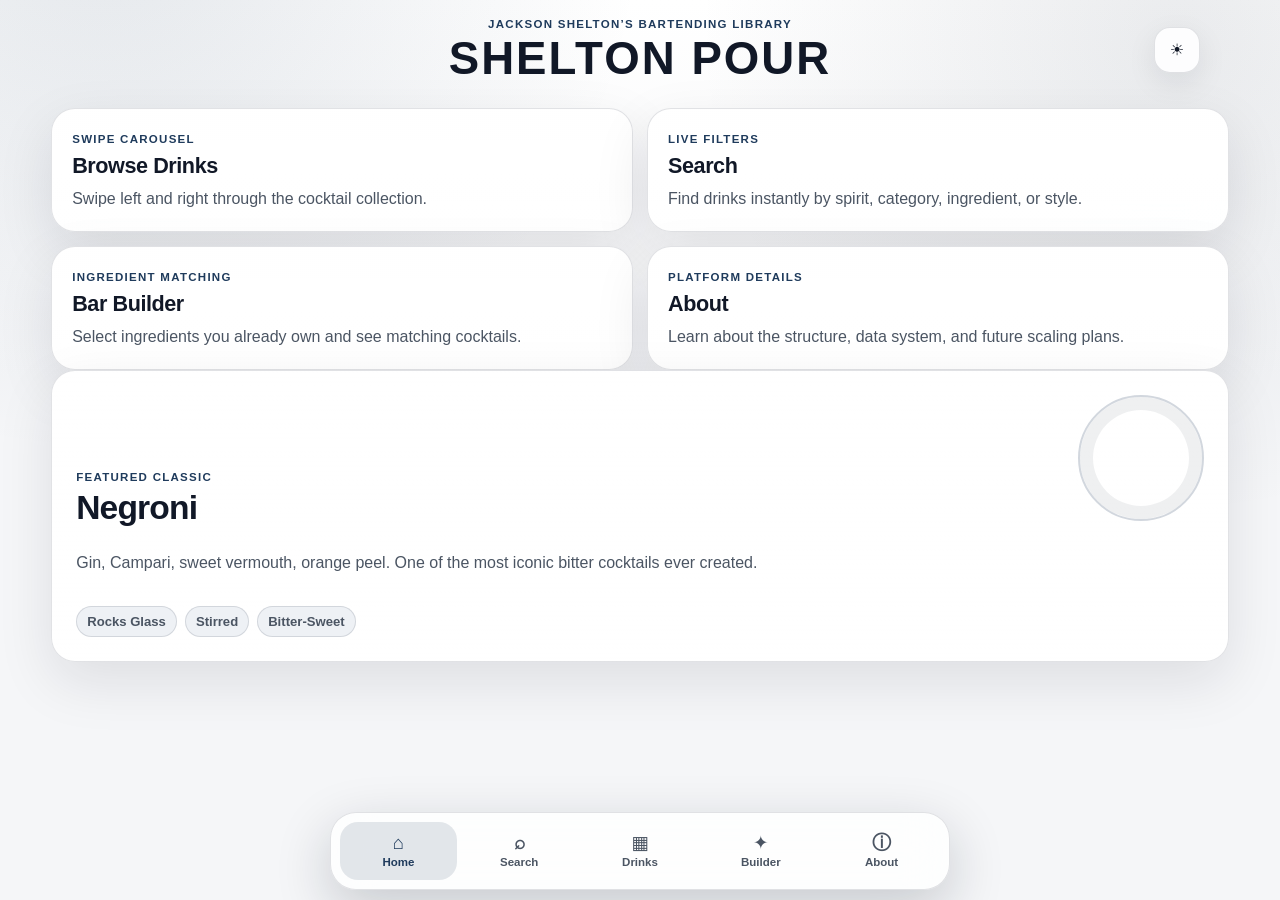
==== commit b4737c30: "Remove hero section from index.html Removed hero section with introductory text about cocktail recip" ====
--- a/index.html
+++ b/index.html
@@ -17,14 +17,6 @@
       <button class="theme-toggle" id="themeToggle" type="button" aria-label="Toggle dark mode">☾</button>
     </nav>
 
-    <section class="hero compact-hero landing-hero">
-      <div class="hero-copy">
-        <p class="kicker">Modern cocktail recipes, specs, and bartending tools.</p>
-        <h2>Built like an app. Not a giant scrolling webpage.</h2>
-        <p class="hero-text">
-          Browse cocktails with swipe navigation, search by spirit or ingredient, build drinks from what you already have,
-          and open dedicated recipe pages with history, garnish, and preparation details.
-        </p>
 
         <div class="landing-grid">
           <a href="drinks.html" class="landing-card">
--- a/assets/styles.css
+++ b/assets/styles.css
@@ -1,13 +1,13 @@
 :root {
-  --bg: #f6f8fc;
-  --panel: rgba(255, 255, 255, 0.88);
-  --panel-2: #eef3fb;
+  --bg: #f5f6f8;
+  --panel: rgba(255, 255, 255, 0.9);
+  --panel-2: #eef1f5;
   --text: #111827;
-  --muted: #64748b;
-  --accent: #2563eb;
-  --accent-2: #06b6d4;
-  --accent-soft: rgba(37, 99, 235, 0.11);
-  --line: rgba(15, 23, 42, 0.10);
+  --muted: #4b5563;
+  --accent: #1f3b5c;
+  --accent-2: #334155;
+  --accent-soft: rgba(31, 59, 92, 0.12);
+  --line: rgba(15, 23, 42, 0.12);
   --shadow: 0 20px 55px rgba(15, 23, 42, 0.10);
   --shadow-soft: 0 10px 30px rgba(15, 23, 42, 0.08);
   --radius: 24px;
@@ -19,10 +19,10 @@
   --panel: rgba(15, 23, 42, 0.88);
   --panel-2: #111c33;
   --text: #eef4ff;
-  --muted: #9fb0c8;
-  --accent: #60a5fa;
-  --accent-2: #22d3ee;
-  --accent-soft: rgba(96, 165, 250, 0.15);
+  --muted: #b8c3d4;
+  --accent: #a8bacf;
+  --accent-2: #64748b;
+  --accent-soft: rgba(168, 186, 207, 0.15);
   --line: rgba(226, 232, 240, 0.13);
   --shadow: 0 22px 70px rgba(0, 0, 0, 0.38);
   --shadow-soft: 0 12px 32px rgba(0, 0, 0, 0.24);
@@ -33,18 +33,18 @@
 body {
   margin: 0;
   min-height: 100vh;
-  font-family: Lato, Avenir Next, Avenir, Helvetica Neue, Helvetica, Arial, ui-sans-serif, system-ui, sans-serif;
+  font-family: Inter, SF Pro Display, SF Pro Text, Helvetica Neue, Arial, ui-sans-serif, system-ui, sans-serif;
   background:
-    radial-gradient(circle at 8% -10%, rgba(37, 99, 235, .18), transparent 34rem),
-    radial-gradient(circle at 92% 4%, rgba(6, 182, 212, .18), transparent 30rem),
+    radial-gradient(circle at 8% -10%, rgba(31, 59, 92, .12), transparent 34rem),
+    radial-gradient(circle at 92% 4%, rgba(51, 65, 85, .10), transparent 30rem),
     linear-gradient(180deg, #ffffff 0%, var(--bg) 42%, var(--bg) 100%);
   color: var(--text);
   padding-bottom: calc(var(--bottom-nav-height) + env(safe-area-inset-bottom, 0px));
 }
 [data-theme="dark"] body {
   background:
-    radial-gradient(circle at 8% -10%, rgba(96, 165, 250, .22), transparent 34rem),
-    radial-gradient(circle at 92% 4%, rgba(34, 211, 238, .16), transparent 30rem),
+    radial-gradient(circle at 8% -10%, rgba(168, 186, 207, .14), transparent 34rem),
+    radial-gradient(circle at 92% 4%, rgba(100, 116, 139, .12), transparent 30rem),
     linear-gradient(180deg, #08111f 0%, var(--bg) 48%, var(--bg) 100%);
 }
 
@@ -53,184 +53,69 @@
 button { -webkit-tap-highlight-color: transparent; }
 
 .app-header { padding: 18px clamp(16px, 4vw, 56px) 34px; }
+.compact-page-header { padding-bottom: 18px; }
 .nav-shell, main, footer { max-width: 1120px; margin: 0 auto; }
-.nav-shell {
-  position: relative;
-  display: grid;
-  grid-template-columns: 46px minmax(0, 1fr) 46px;
-  align-items: center;
-  gap: 16px;
-  margin-bottom: 24px;
-}
+.nav-shell { position: relative; display: grid; grid-template-columns: 46px minmax(0, 1fr) 46px; align-items: center; gap: 16px; margin-bottom: 24px; }
 .centered-nav::before { content: ""; width: 46px; height: 46px; }
 .brand-block { min-width: 0; text-align: center; }
 .brand-centered { grid-column: 2; justify-self: center; }
-.eyebrow, .kicker, .section-label, .card-label {
-  color: var(--accent);
-  text-transform: uppercase;
-  letter-spacing: .13em;
-  font-size: .72rem;
-  font-weight: 900;
-  margin: 0 0 6px;
-}
-h1 {
-  margin: 0;
-  font-size: clamp(1.65rem, 4.4vw, 2.85rem);
-  letter-spacing: .08em;
-  text-transform: uppercase;
-  font-weight: 900;
-  line-height: 1;
-}
-.theme-toggle {
-  grid-column: 3;
-  justify-self: end;
-  border: 1px solid var(--line);
-  color: var(--text);
-  background: var(--panel);
-  width: 46px;
-  height: 46px;
-  border-radius: 16px;
-  cursor: pointer;
-  box-shadow: var(--shadow-soft);
-  backdrop-filter: blur(18px);
-}
-.hero {
-  display: grid;
-  grid-template-columns: minmax(0, 1.18fr) minmax(280px, .82fr);
-  gap: 18px;
-  align-items: stretch;
-}
-.hero-copy, .hero-card, .control-panel, .detail-panel, .builder, .roadmap {
-  border: 1px solid var(--line);
-  background: linear-gradient(180deg, rgba(255,255,255,.72), rgba(255,255,255,.48)), var(--panel);
-  border-radius: var(--radius);
-  box-shadow: var(--shadow);
-  backdrop-filter: blur(18px);
-}
-[data-theme="dark"] .hero-copy,
-[data-theme="dark"] .hero-card,
-[data-theme="dark"] .control-panel,
-[data-theme="dark"] .detail-panel,
-[data-theme="dark"] .builder,
-[data-theme="dark"] .roadmap {
-  background: linear-gradient(180deg, rgba(255,255,255,.06), rgba(255,255,255,.025)), var(--panel);
-}
+.eyebrow, .kicker, .section-label, .card-label { color: var(--accent); text-transform: uppercase; letter-spacing: .11em; font-size: .72rem; font-weight: 800; margin: 0 0 6px; }
+h1 { margin: 0; font-size: clamp(1.65rem, 4.4vw, 2.85rem); letter-spacing: .045em; text-transform: uppercase; font-weight: 800; line-height: 1; }
+.theme-toggle { grid-column: 3; justify-self: end; border: 1px solid var(--line); color: var(--text); background: var(--panel); width: 46px; height: 46px; border-radius: 16px; cursor: pointer; box-shadow: var(--shadow-soft); backdrop-filter: blur(18px); }
+.hero { display: grid; grid-template-columns: minmax(0, 1.18fr) minmax(280px, .82fr); gap: 18px; align-items: stretch; }
+.hero-copy, .hero-card, .control-panel, .detail-panel, .builder, .roadmap, .landing-card { border: 1px solid var(--line); background: linear-gradient(180deg, rgba(255,255,255,.72), rgba(255,255,255,.48)), var(--panel); border-radius: var(--radius); box-shadow: var(--shadow); backdrop-filter: blur(18px); }
+[data-theme="dark"] .hero-copy, [data-theme="dark"] .hero-card, [data-theme="dark"] .control-panel, [data-theme="dark"] .detail-panel, [data-theme="dark"] .builder, [data-theme="dark"] .roadmap, [data-theme="dark"] .landing-card { background: linear-gradient(180deg, rgba(255,255,255,.06), rgba(255,255,255,.025)), var(--panel); }
 .hero-copy { padding: clamp(24px, 4vw, 46px); }
-.hero h2 {
-  font-size: clamp(2.1rem, 6vw, 4.8rem);
-  line-height: .96;
-  letter-spacing: -0.045em;
-  margin: 0 0 18px;
-  font-weight: 900;
-}
+.hero h2 { font-size: clamp(2.1rem, 6vw, 4.8rem); line-height: .99; letter-spacing: -0.045em; margin: 0 0 18px; font-weight: 800; }
 .hero-text { max-width: 680px; color: var(--muted); font-size: 1rem; line-height: 1.62; }
 .hero-actions { display: flex; flex-wrap: wrap; gap: 10px; margin-top: 22px; }
-.btn {
-  display: inline-flex;
-  align-items: center;
-  justify-content: center;
-  min-height: 46px;
-  padding: 0 17px;
-  border-radius: 999px;
-  text-decoration: none;
-  font-weight: 900;
-  border: 1px solid var(--line);
-}
+.btn { display: inline-flex; align-items: center; justify-content: center; min-height: 46px; padding: 0 17px; border-radius: 999px; text-decoration: none; font-weight: 800; border: 1px solid var(--line); }
 .btn.primary { background: linear-gradient(145deg, var(--accent), var(--accent-2)); color: #fff; border-color: transparent; }
 .btn.secondary { background: var(--panel-2); }
-.hero-card {
-  padding: 24px;
-  display: flex;
-  flex-direction: column;
-  justify-content: flex-end;
-  min-height: 292px;
-  position: relative;
-  overflow: hidden;
-}
-.hero-card::before {
-  content: "";
-  position: absolute;
-  inset: 24px 24px auto auto;
-  width: 122px;
-  height: 122px;
-  border: 2px solid rgba(37,99,235,.20);
-  border-radius: 50%;
-  box-shadow: inset 0 0 0 13px rgba(6,182,212,.08);
-}
+.hero-card { padding: 24px; display: flex; flex-direction: column; justify-content: flex-end; min-height: 292px; position: relative; overflow: hidden; }
+.hero-card::before { content: ""; position: absolute; inset: 24px 24px auto auto; width: 122px; height: 122px; border: 2px solid rgba(31,59,92,.20); border-radius: 50%; box-shadow: inset 0 0 0 13px rgba(51,65,85,.08); }
 .hero-card h3 { font-size: 2.1rem; margin: 0 0 8px; letter-spacing: -0.025em; }
 .hero-card p { color: var(--muted); line-height: 1.52; }
+.landing-grid { display: grid; grid-template-columns: repeat(2, minmax(0, 1fr)); gap: 14px; margin-top: 26px; }
+.landing-card { display: block; padding: 20px; text-decoration: none; transition: transform .18s ease, border-color .18s ease, box-shadow .18s ease; }
+.landing-card:hover { transform: translateY(-3px); border-color: rgba(31,59,92,.34); box-shadow: var(--shadow); }
+.landing-card h3 { margin: 6px 0 8px; font-size: 1.35rem; letter-spacing: -0.02em; }
+.landing-card p { margin: 0; color: var(--muted); line-height: 1.5; }
 .mini-specs, .tag-row { display: flex; flex-wrap: wrap; gap: 8px; margin-top: 14px; }
-.mini-specs span, .tag, .match-pill {
-  border: 1px solid var(--line);
-  background: var(--panel-2);
-  border-radius: 999px;
-  padding: 7px 10px;
-  color: var(--muted);
-  font-size: .82rem;
-  font-weight: 750;
-}
+.mini-specs span, .tag, .match-pill { border: 1px solid var(--line); background: var(--panel-2); border-radius: 999px; padding: 7px 10px; color: var(--muted); font-size: .82rem; font-weight: 700; }
 main { padding: 0 clamp(16px, 4vw, 56px) 34px; }
+.page-panel { margin-top: 0; }
 .control-panel { padding: 22px; margin-top: 10px; }
-.control-panel h2, .builder h2, .roadmap h2 { margin: 0 0 16px; font-size: clamp(1.55rem, 3vw, 2.25rem); letter-spacing: -0.03em; font-weight: 900; }
+.control-panel h2, .builder h2, .roadmap h2 { margin: 0 0 16px; font-size: clamp(1.55rem, 3vw, 2.25rem); letter-spacing: -0.03em; font-weight: 800; }
 .search-grid { display: grid; grid-template-columns: 1.4fr 1fr 1fr; gap: 12px; }
-label { color: var(--muted); font-size: .86rem; font-weight: 800; }
-input, select {
-  width: 100%;
-  margin-top: 7px;
-  min-height: 48px;
-  border-radius: 16px;
-  border: 1px solid var(--line);
-  background: rgba(255,255,255,.72);
-  color: var(--text);
-  padding: 0 14px;
-  outline: none;
-}
-[data-theme="dark"] input,
-[data-theme="dark"] select { background: rgba(2, 6, 23, .34); }
-input:focus, select:focus { border-color: rgba(37,99,235,.55); box-shadow: 0 0 0 4px var(--accent-soft); }
+label { color: var(--muted); font-size: .86rem; font-weight: 700; }
+input, select { width: 100%; margin-top: 7px; min-height: 48px; border-radius: 16px; border: 1px solid var(--line); background: rgba(255,255,255,.72); color: var(--text); padding: 0 14px; outline: none; }
+[data-theme="dark"] input, [data-theme="dark"] select { background: rgba(2, 6, 23, .34); }
+input:focus, select:focus { border-color: rgba(31,59,92,.55); box-shadow: 0 0 0 4px var(--accent-soft); }
 .results-meta { display: flex; justify-content: space-between; align-items: center; gap: 12px; margin: 16px 4px; color: var(--muted); }
-.text-button { border: 0; background: transparent; color: var(--accent); cursor: pointer; font-weight: 900; }
+.standalone-meta { margin-top: 0; }
+.text-button { border: 0; background: transparent; color: var(--accent); cursor: pointer; font-weight: 800; }
 .carousel-actions { display: flex; align-items: center; gap: 8px; flex-wrap: wrap; }
-.carousel-button { border: 1px solid var(--line); background: var(--panel); color: var(--text); border-radius: 999px; width: 38px; height: 38px; cursor: pointer; font-weight: 900; box-shadow: var(--shadow-soft); }
+.catalog-filter-label { display: flex; align-items: center; gap: 8px; margin: 0; color: var(--muted); font-size: .76rem; font-weight: 800; letter-spacing: .08em; text-transform: uppercase; }
+.catalog-filter-label span { display: inline-flex; align-items: center; min-height: 38px; }
+.catalog-filter-select { width: auto; min-width: 150px; margin-top: 0; min-height: 38px; border-radius: 999px; padding: 0 12px; }
+.carousel-button { border: 1px solid var(--line); background: var(--panel); color: var(--text); border-radius: 999px; width: 38px; height: 38px; cursor: pointer; font-weight: 800; box-shadow: var(--shadow-soft); }
 .drink-carousel { display: flex; gap: 16px; overflow-x: auto; scroll-snap-type: x mandatory; scroll-padding: 2px; padding: 4px 2px 16px; -webkit-overflow-scrolling: touch; }
 .drink-carousel::-webkit-scrollbar { height: 8px; }
 .drink-carousel::-webkit-scrollbar-thumb { background: var(--line); border-radius: 999px; }
-.drink-card {
-  flex: 0 0 min(360px, 86vw);
-  scroll-snap-align: center;
-  border: 1px solid var(--line);
-  background: var(--panel);
-  border-radius: 22px;
-  padding: 14px;
-  cursor: pointer;
-  box-shadow: var(--shadow-soft);
-  transition: transform .18s ease, border-color .18s ease, box-shadow .18s ease;
-}
-.drink-card:hover { transform: translateY(-4px); border-color: rgba(37,99,235,.34); box-shadow: var(--shadow); }
+.drink-card { flex: 0 0 min(360px, 86vw); scroll-snap-align: center; border: 1px solid var(--line); background: var(--panel); border-radius: 22px; padding: 14px; cursor: pointer; box-shadow: var(--shadow-soft); text-decoration: none; transition: transform .18s ease, border-color .18s ease, box-shadow .18s ease; }
+.drink-card:hover { transform: translateY(-4px); border-color: rgba(31,59,92,.34); box-shadow: var(--shadow); }
 .drink-card h3 { margin: 8px 0; font-size: 1.22rem; letter-spacing: -0.015em; }
 .drink-card p { color: var(--muted); line-height: 1.46; margin-bottom: 4px; }
 .card-top { display: flex; justify-content: space-between; gap: 10px; align-items: flex-start; }
-.abv-note { color: var(--accent); font-weight: 950; font-size: .78rem; }
-.open-recipe { display: inline-flex; margin-top: 14px; color: var(--accent); font-weight: 950; font-size: .9rem; }
+.abv-note { color: var(--accent); font-weight: 800; font-size: .78rem; }
+.open-recipe { display: inline-flex; margin-top: 14px; color: var(--accent); font-weight: 800; font-size: .9rem; }
 .swipe-hint { color: var(--muted); font-size: .9rem; margin: 2px 4px 0; }
 .hidden { display: none !important; }
 .detail-panel { margin-top: 14px; padding: 24px; }
 .recipe-screen, .builder-screen { animation: screenIn .18s ease both; }
 @keyframes screenIn { from { opacity: 0; transform: translateY(10px); } to { opacity: 1; transform: translateY(0); } }
-.back-button {
-  position: sticky;
-  top: 10px;
-  z-index: 15;
-  border: 1px solid var(--line);
-  border-radius: 999px;
-  background: var(--panel);
-  color: var(--text);
-  padding: 11px 15px;
-  cursor: pointer;
-  font-weight: 950;
-  box-shadow: var(--shadow-soft);
-  backdrop-filter: blur(18px);
-}
+.back-button, .inline-back { display: inline-flex; text-decoration: none; position: sticky; top: 10px; z-index: 15; border: 1px solid var(--line); border-radius: 999px; background: var(--panel); color: var(--text); padding: 11px 15px; cursor: pointer; font-weight: 800; box-shadow: var(--shadow-soft); backdrop-filter: blur(18px); }
 .detail-title { font-size: clamp(2.1rem, 6vw, 4.35rem); margin: 8px 0 10px; letter-spacing: -0.04em; }
 .detail-grid { display: grid; grid-template-columns: 1fr 1fr; gap: 15px; margin-top: 18px; }
 .detail-box { background: var(--panel-2); border: 1px solid var(--line); border-radius: 20px; padding: 18px; }
@@ -241,92 +126,49 @@
 .builder, .roadmap { margin-top: 24px; padding: 22px; }
 .page-builder { margin-top: 0; }
 .ingredient-cloud { display: flex; flex-wrap: wrap; gap: 8px; margin: 18px 0; max-height: 52vh; overflow: auto; padding-right: 4px; }
-.ingredient-button { border: 1px solid var(--line); background: var(--panel-2); color: var(--text); border-radius: 999px; padding: 9px 12px; cursor: pointer; font-weight: 800; }
-.ingredient-button.active { background: linear-gradient(145deg, var(--accent), var(--accent-2)); color: #fff; border-color: transparent; font-weight: 950; }
+.ingredient-button { border: 1px solid var(--line); background: var(--panel-2); color: var(--text); border-radius: 999px; padding: 9px 12px; cursor: pointer; font-weight: 700; }
+.ingredient-button.active { background: linear-gradient(145deg, var(--accent), var(--accent-2)); color: #fff; border-color: transparent; font-weight: 800; }
 .builder-output { border: 1px dashed var(--line); border-radius: 20px; padding: 16px; color: var(--muted); min-height: 54px; display: flex; flex-direction: column; gap: 8px; }
+.match-pill { cursor: pointer; display: flex; flex-direction: column; gap: 6px; margin: 0; text-align: left; text-decoration: none; border-radius: 16px; }
+.match-header { display: flex; align-items: center; justify-content: space-between; gap: 10px; }
+.match-complete { border-left: 4px solid #15803d; }
+.match-missing { border-left: 4px solid #b91c1c; }
+.status-complete { color: #15803d; font-weight: 800; }
+.status-missing { color: #b91c1c; font-weight: 800; }
 .roadmap p { color: var(--muted); line-height: 1.65; }
 code { color: var(--accent); font-weight: 800; }
 footer { padding: 18px clamp(16px, 4vw, 56px) 26px; color: var(--muted); text-align: center; }
 .empty-card { cursor: default; }
 .empty-card:hover { transform: none; }
-.match-pill { cursor: pointer; display: inline-flex; flex-direction: column; gap: 2px; margin: 0; text-align: left; }
-.match-pill:hover { border-color: rgba(37,99,235,.45); }
-.drink-image-wrap {
-  width: 100%;
-  aspect-ratio: 16 / 10;
-  overflow: hidden;
-  border-radius: 18px;
-  border: 1px solid var(--line);
-  background: var(--panel-2);
-  margin-bottom: 13px;
-}
+.match-pill:hover { border-color: rgba(31,59,92,.45); }
+.drink-image-wrap { width: 100%; aspect-ratio: 16 / 10; overflow: hidden; border-radius: 18px; border: 1px solid var(--line); background: var(--panel-2); margin-bottom: 13px; }
 .drink-image, .detail-image { width: 100%; height: 100%; display: block; object-fit: cover; }
 .image-placeholder-active { object-fit: cover; opacity: .92; }
-.detail-hero {
-  display: grid;
-  grid-template-columns: minmax(0, 1.12fr) minmax(240px, .88fr);
-  gap: 18px;
-  align-items: stretch;
-  margin-bottom: 18px;
-}
-.detail-image-wrap {
-  min-height: 285px;
-  overflow: hidden;
-  border-radius: 24px;
-  border: 1px solid var(--line);
-  background: var(--panel-2);
-}
-.bottom-nav {
-  position: fixed;
-  left: 50%;
-  bottom: max(10px, env(safe-area-inset-bottom, 10px));
-  transform: translateX(-50%);
-  z-index: 1000;
-  width: min(620px, calc(100vw - 20px));
-  height: var(--bottom-nav-height);
-  display: grid;
-  grid-template-columns: repeat(5, 1fr);
-  gap: 4px;
-  padding: 9px;
-  border: 1px solid var(--line);
-  border-radius: 26px;
-  background: rgba(255,255,255,.82);
-  box-shadow: 0 18px 55px rgba(15, 23, 42, .20);
-  backdrop-filter: blur(22px);
-}
+.detail-hero { display: grid; grid-template-columns: minmax(0, 1.12fr) minmax(240px, .88fr); gap: 18px; align-items: stretch; margin-bottom: 18px; }
+.detail-image-wrap { min-height: 285px; overflow: hidden; border-radius: 24px; border: 1px solid var(--line); background: var(--panel-2); }
+.bottom-nav { position: fixed; left: 50%; bottom: max(10px, env(safe-area-inset-bottom, 10px)); transform: translateX(-50%); z-index: 1000; width: min(620px, calc(100vw - 20px)); height: var(--bottom-nav-height); display: grid; grid-template-columns: repeat(5, 1fr); gap: 4px; padding: 9px; border: 1px solid var(--line); border-radius: 26px; background: rgba(255,255,255,.82); box-shadow: 0 18px 55px rgba(15, 23, 42, .20); backdrop-filter: blur(22px); }
 [data-theme="dark"] .bottom-nav { background: rgba(15, 23, 42, .82); }
-.bottom-nav-item {
-  min-width: 0;
-  display: flex;
-  flex-direction: column;
-  align-items: center;
-  justify-content: center;
-  gap: 3px;
-  border-radius: 18px;
-  color: var(--muted);
-  text-decoration: none;
-  font-size: .72rem;
-  font-weight: 900;
-}
+.bottom-nav-item { min-width: 0; display: flex; flex-direction: column; align-items: center; justify-content: center; gap: 3px; border-radius: 18px; color: var(--muted); text-decoration: none; font-size: .72rem; font-weight: 800; }
 .bottom-nav-item.active { color: var(--accent); background: var(--accent-soft); }
 .nav-icon { font-size: 1.16rem; line-height: 1; }
-.recipe-open .app-header,
-.recipe-open footer,
-.builder-open footer { display: none; }
+.recipe-open .app-header, .recipe-open footer, .builder-open footer { display: none; }
 @media (max-width: 900px) {
-  .hero, .search-grid, .detail-grid, .detail-hero { grid-template-columns: 1fr; }
+  .hero, .search-grid, .detail-grid, .detail-hero, .landing-grid { grid-template-columns: 1fr; }
   .hero-card { min-height: 235px; }
 }
 @media (max-width: 620px) {
   .app-header { padding-top: 14px; padding-bottom: 22px; }
   .eyebrow { font-size: .62rem; max-width: min(78vw, 310px); white-space: nowrap; overflow: hidden; text-overflow: ellipsis; margin-inline: auto; }
-  h1 { font-size: clamp(1.42rem, 8vw, 2rem); letter-spacing: .07em; }
+  h1 { font-size: clamp(1.42rem, 8vw, 2rem); letter-spacing: .045em; }
   .theme-toggle { width: 42px; height: 42px; border-radius: 15px; }
   .nav-shell { grid-template-columns: 42px minmax(0, 1fr) 42px; margin-bottom: 18px; }
   .centered-nav::before { width: 42px; height: 42px; }
   .hero h2 { font-size: clamp(2rem, 11vw, 3.25rem); }
   .hero-card { min-height: 210px; }
   .results-meta { align-items: flex-start; flex-direction: column; }
+  .catalog-actions { width: 100%; }
+  .catalog-filter-label { width: calc(100% - 92px); flex: 1; }
+  .catalog-filter-select { width: 100%; min-width: 0; }
   .detail-panel { padding: 18px; }
   .detail-image-wrap { min-height: 220px; }
   .bottom-nav { height: 72px; border-radius: 24px; }
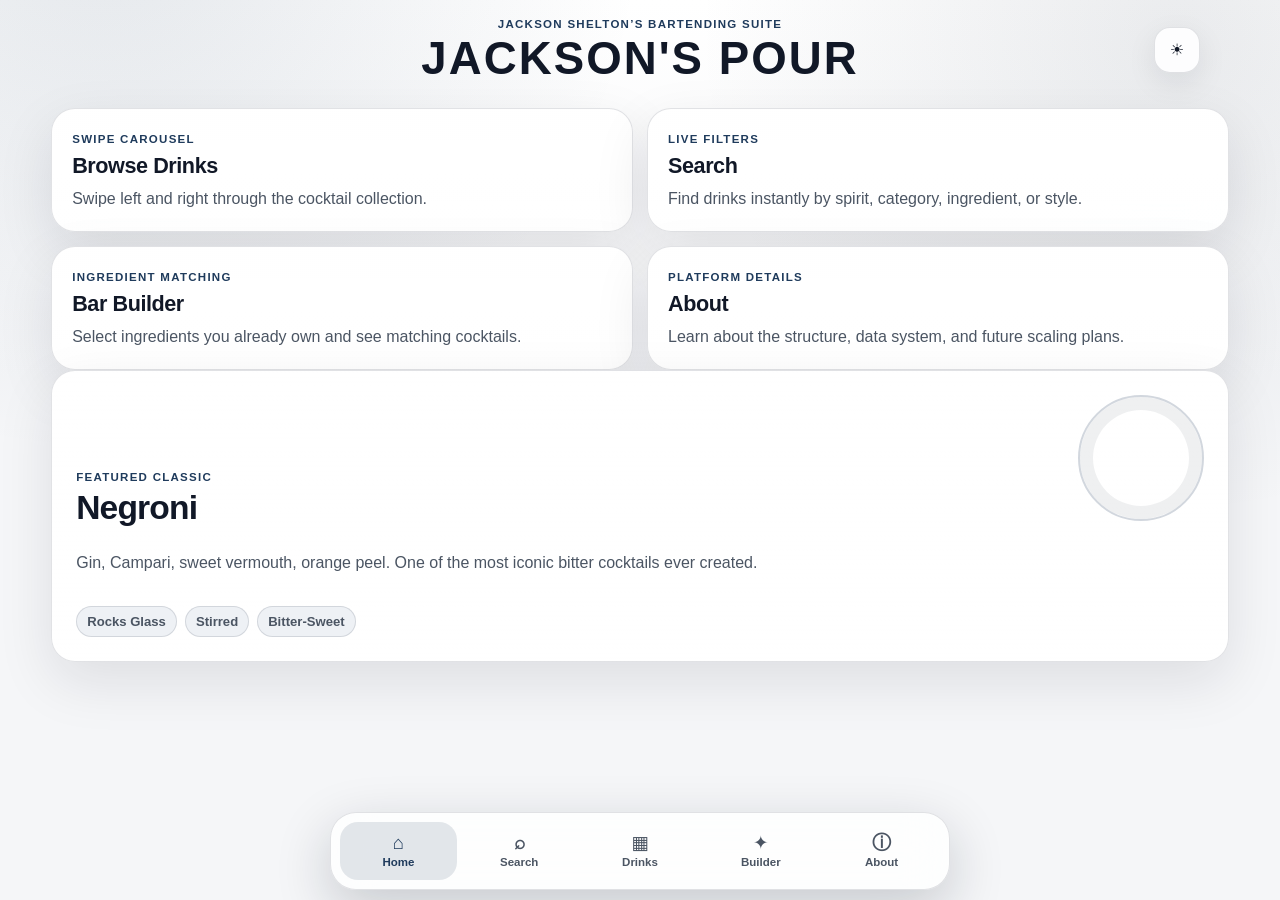
==== commit 07ef81ac: "Update title and eyebrow text in index.html" ====
--- a/index.html
+++ b/index.html
@@ -11,8 +11,8 @@
   <header class="app-header" id="home">
     <nav class="nav-shell centered-nav" aria-label="Primary navigation">
       <div class="brand-block brand-centered">
-        <p class="eyebrow">Jackson Shelton’s Bartending Library</p>
-        <h1>Shelton Pour</h1>
+        <p class="eyebrow">Jackson Shelton’s Bartending Suite</p>
+        <h1>Jackson's Pour</h1>
       </div>
       <button class="theme-toggle" id="themeToggle" type="button" aria-label="Toggle dark mode">☾</button>
     </nav>
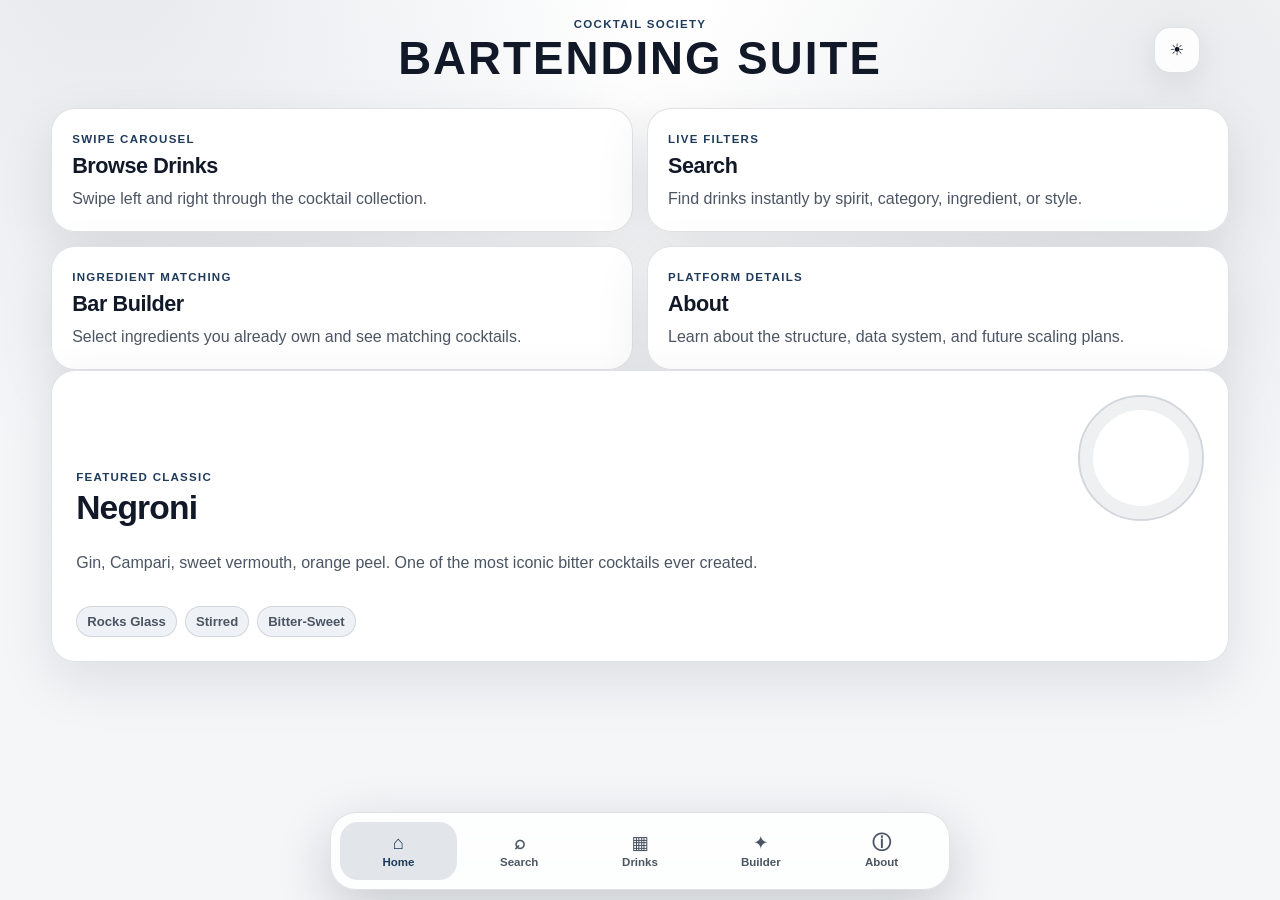
==== commit 517a47cc: "Update header text for branding change" ====
--- a/index.html
+++ b/index.html
@@ -11,8 +11,8 @@
   <header class="app-header" id="home">
     <nav class="nav-shell centered-nav" aria-label="Primary navigation">
       <div class="brand-block brand-centered">
-        <p class="eyebrow">Jackson Shelton’s Bartending Suite</p>
-        <h1>Jackson's Pour</h1>
+        <p class="eyebrow">Cocktail Society </p>
+        <h1>Bartending Suite</h1>
       </div>
       <button class="theme-toggle" id="themeToggle" type="button" aria-label="Toggle dark mode">☾</button>
     </nav>
